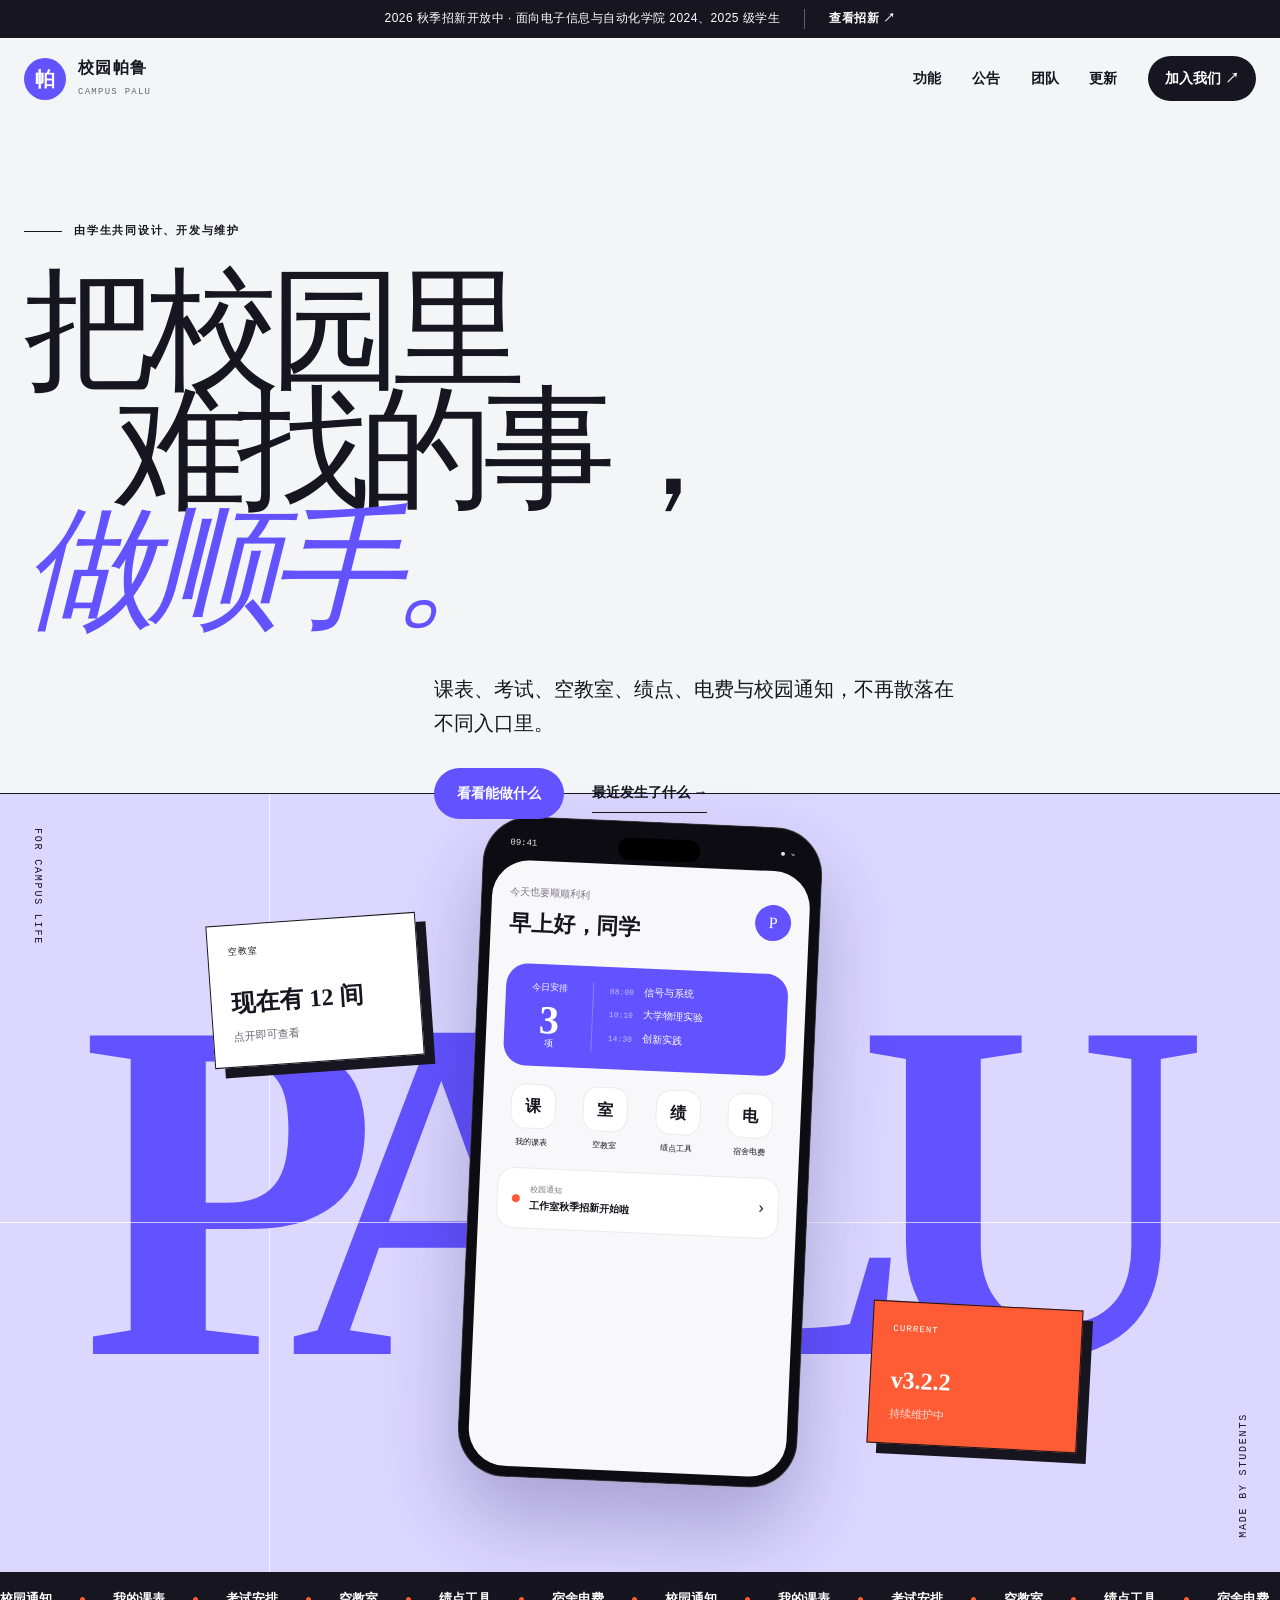
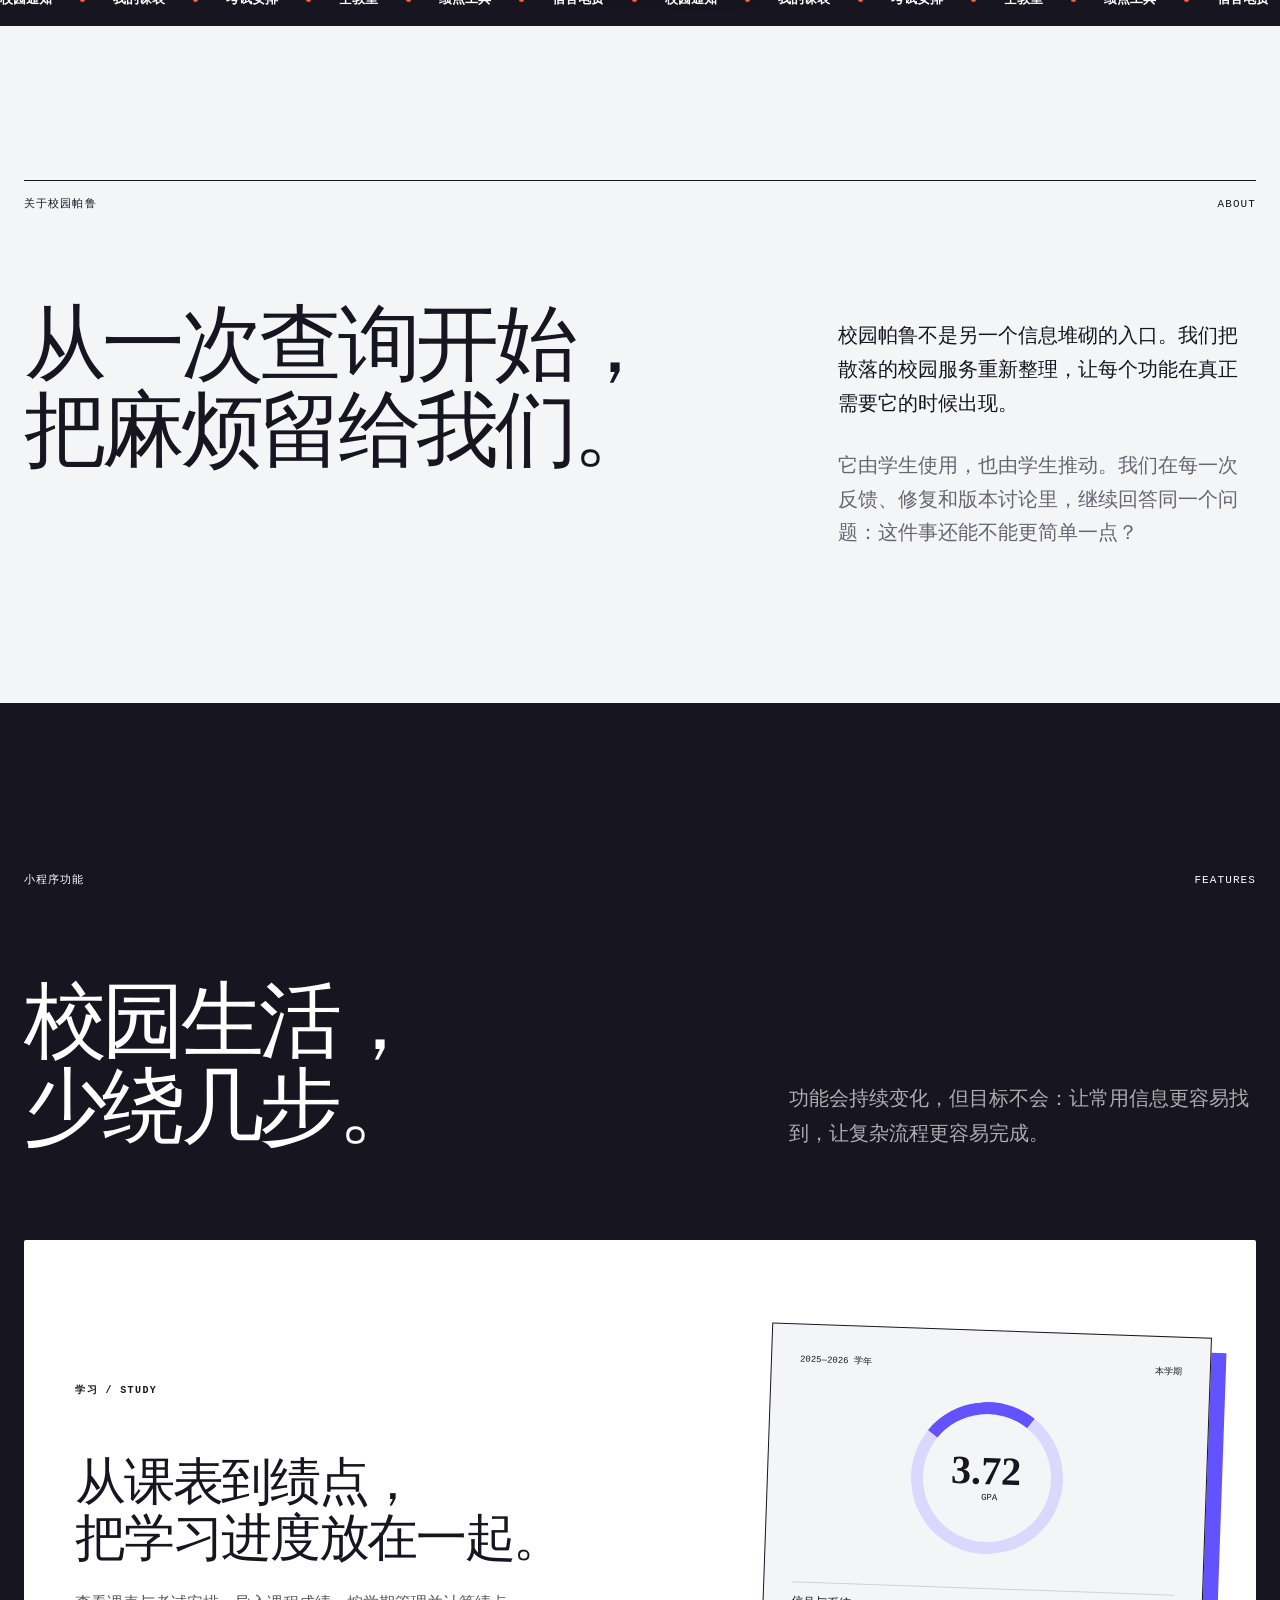
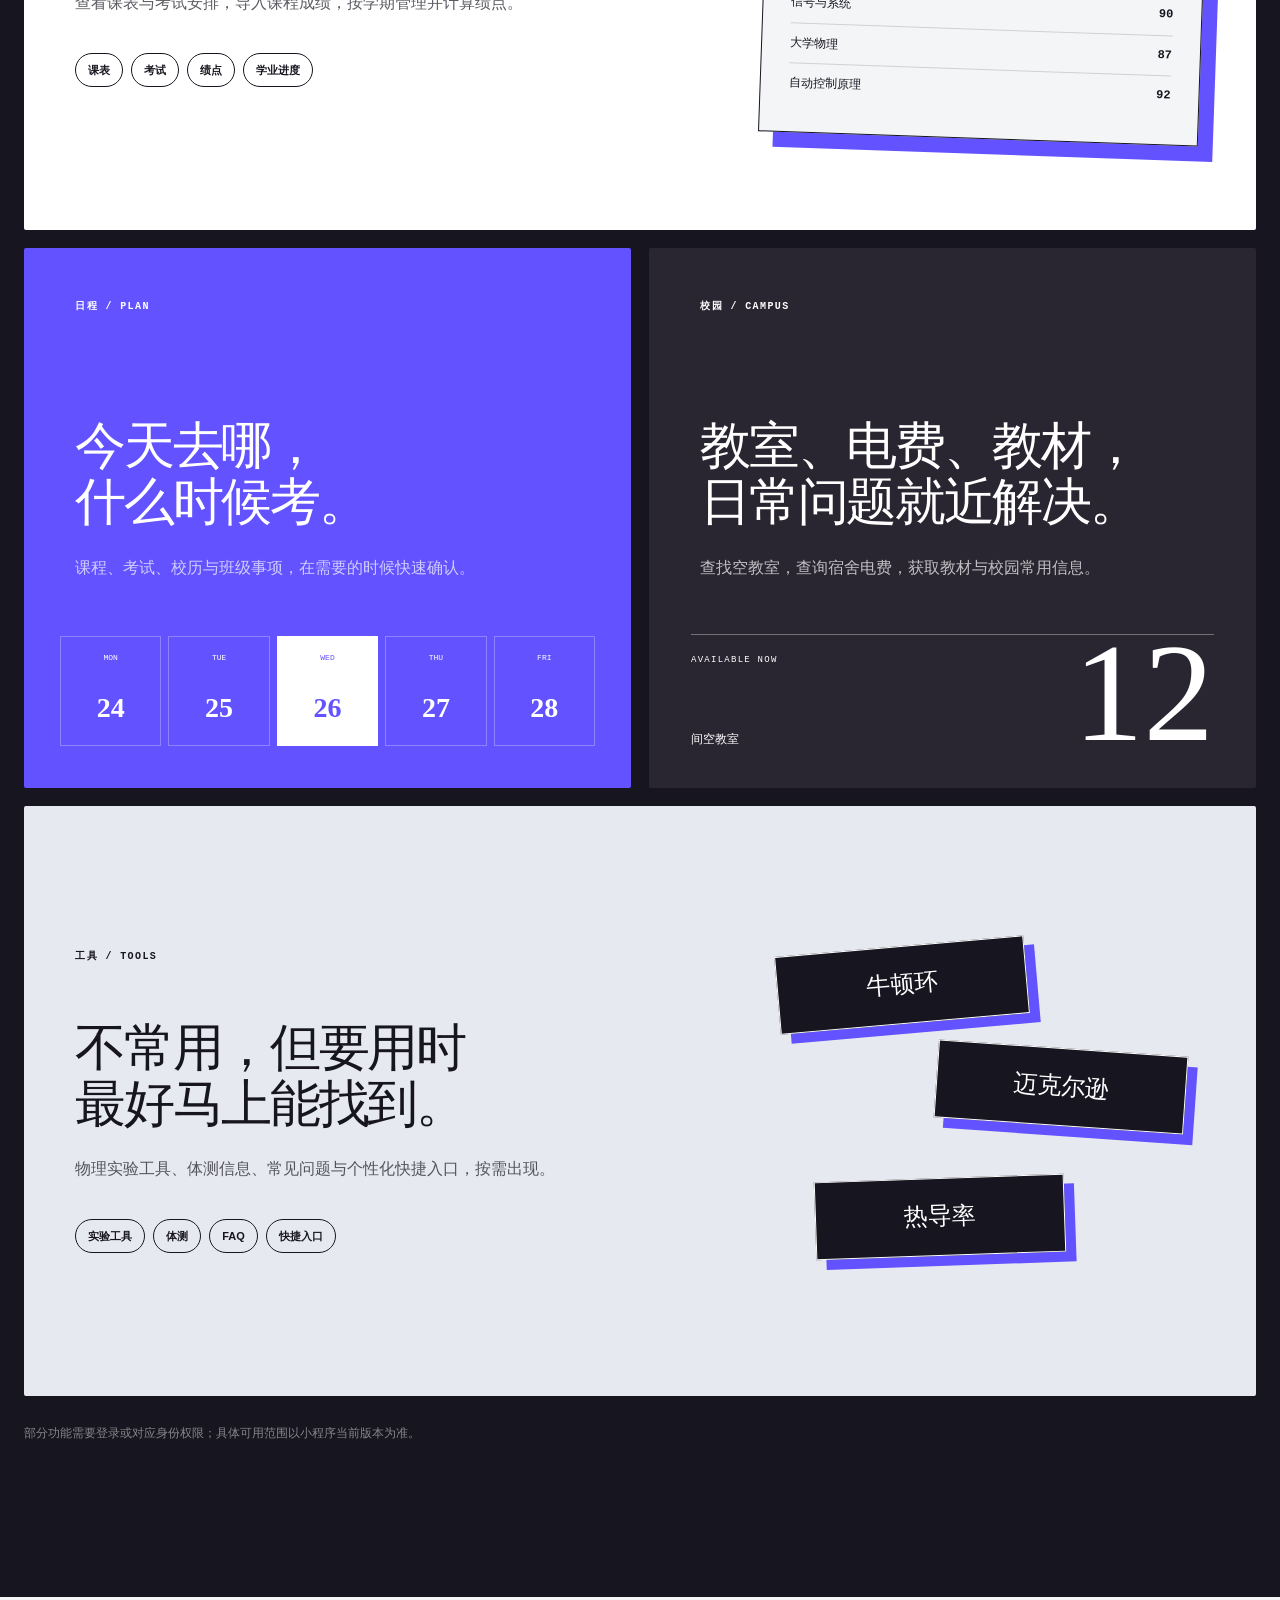
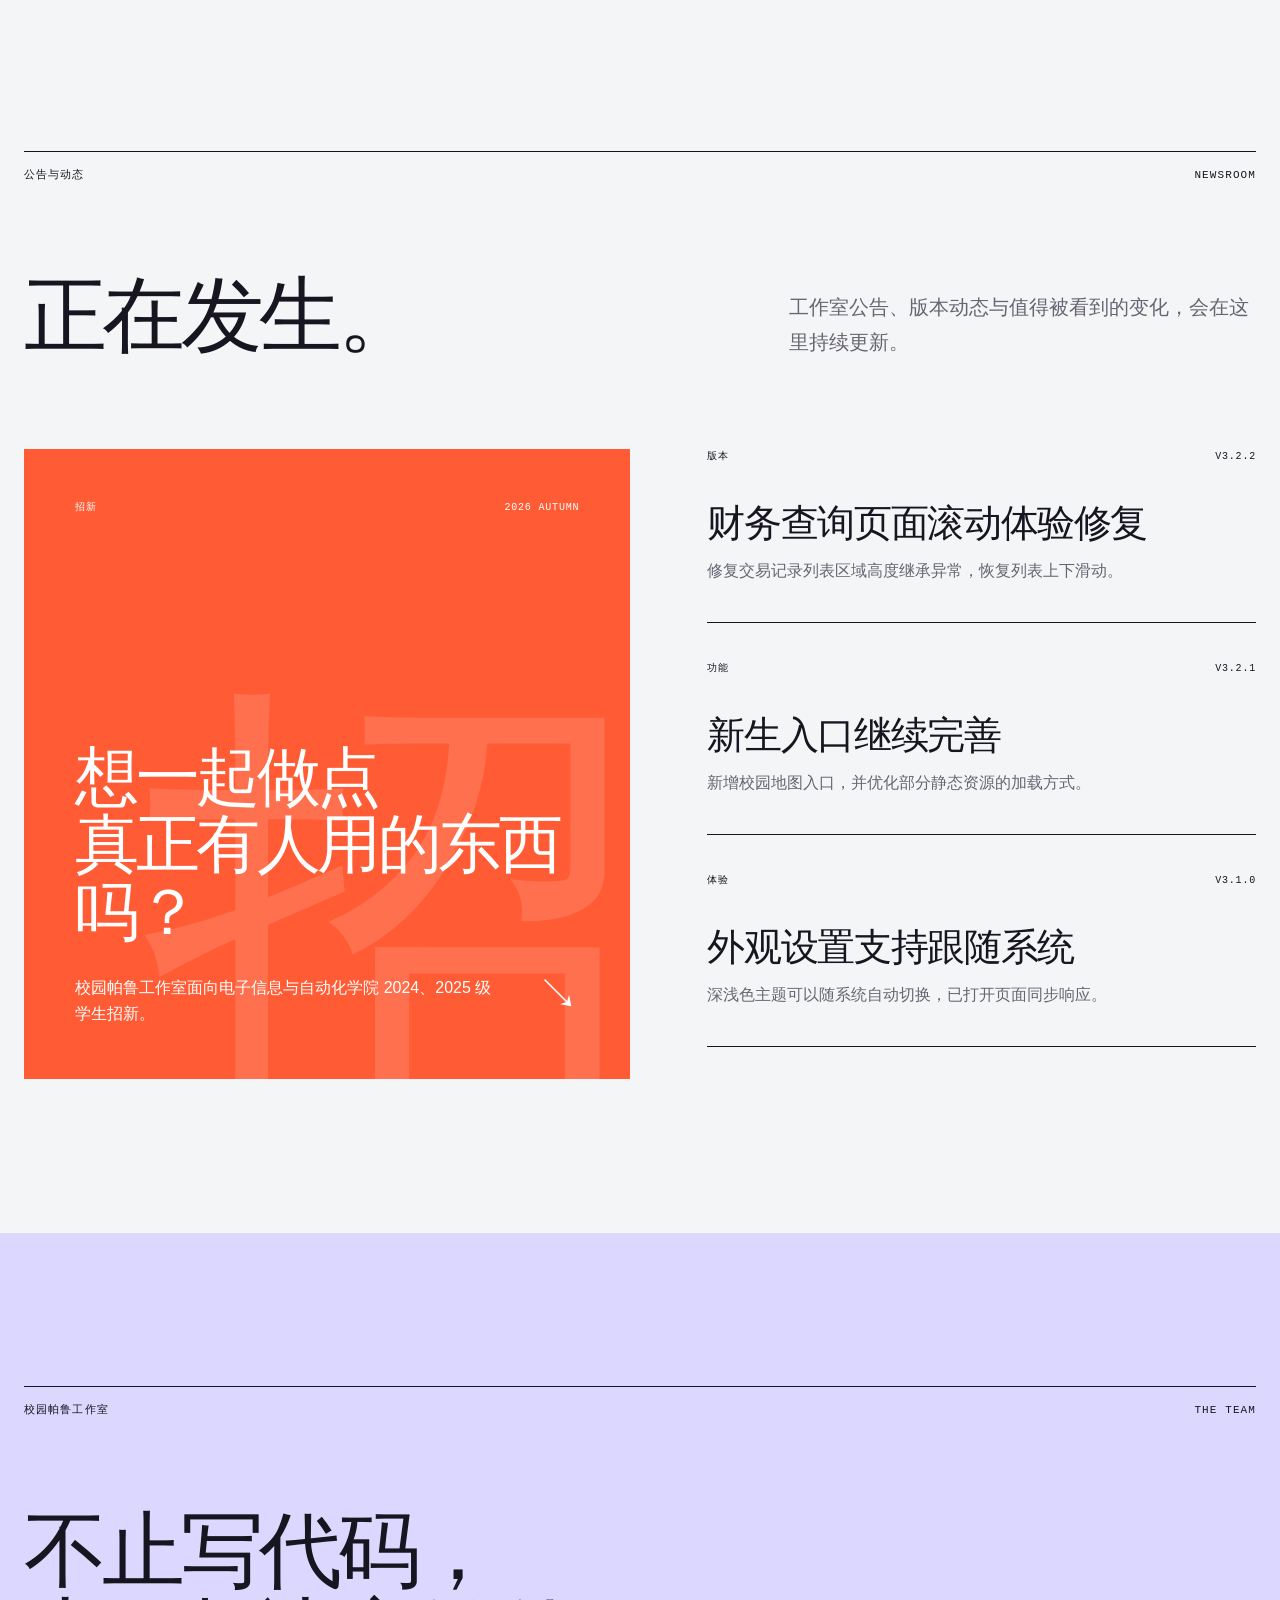
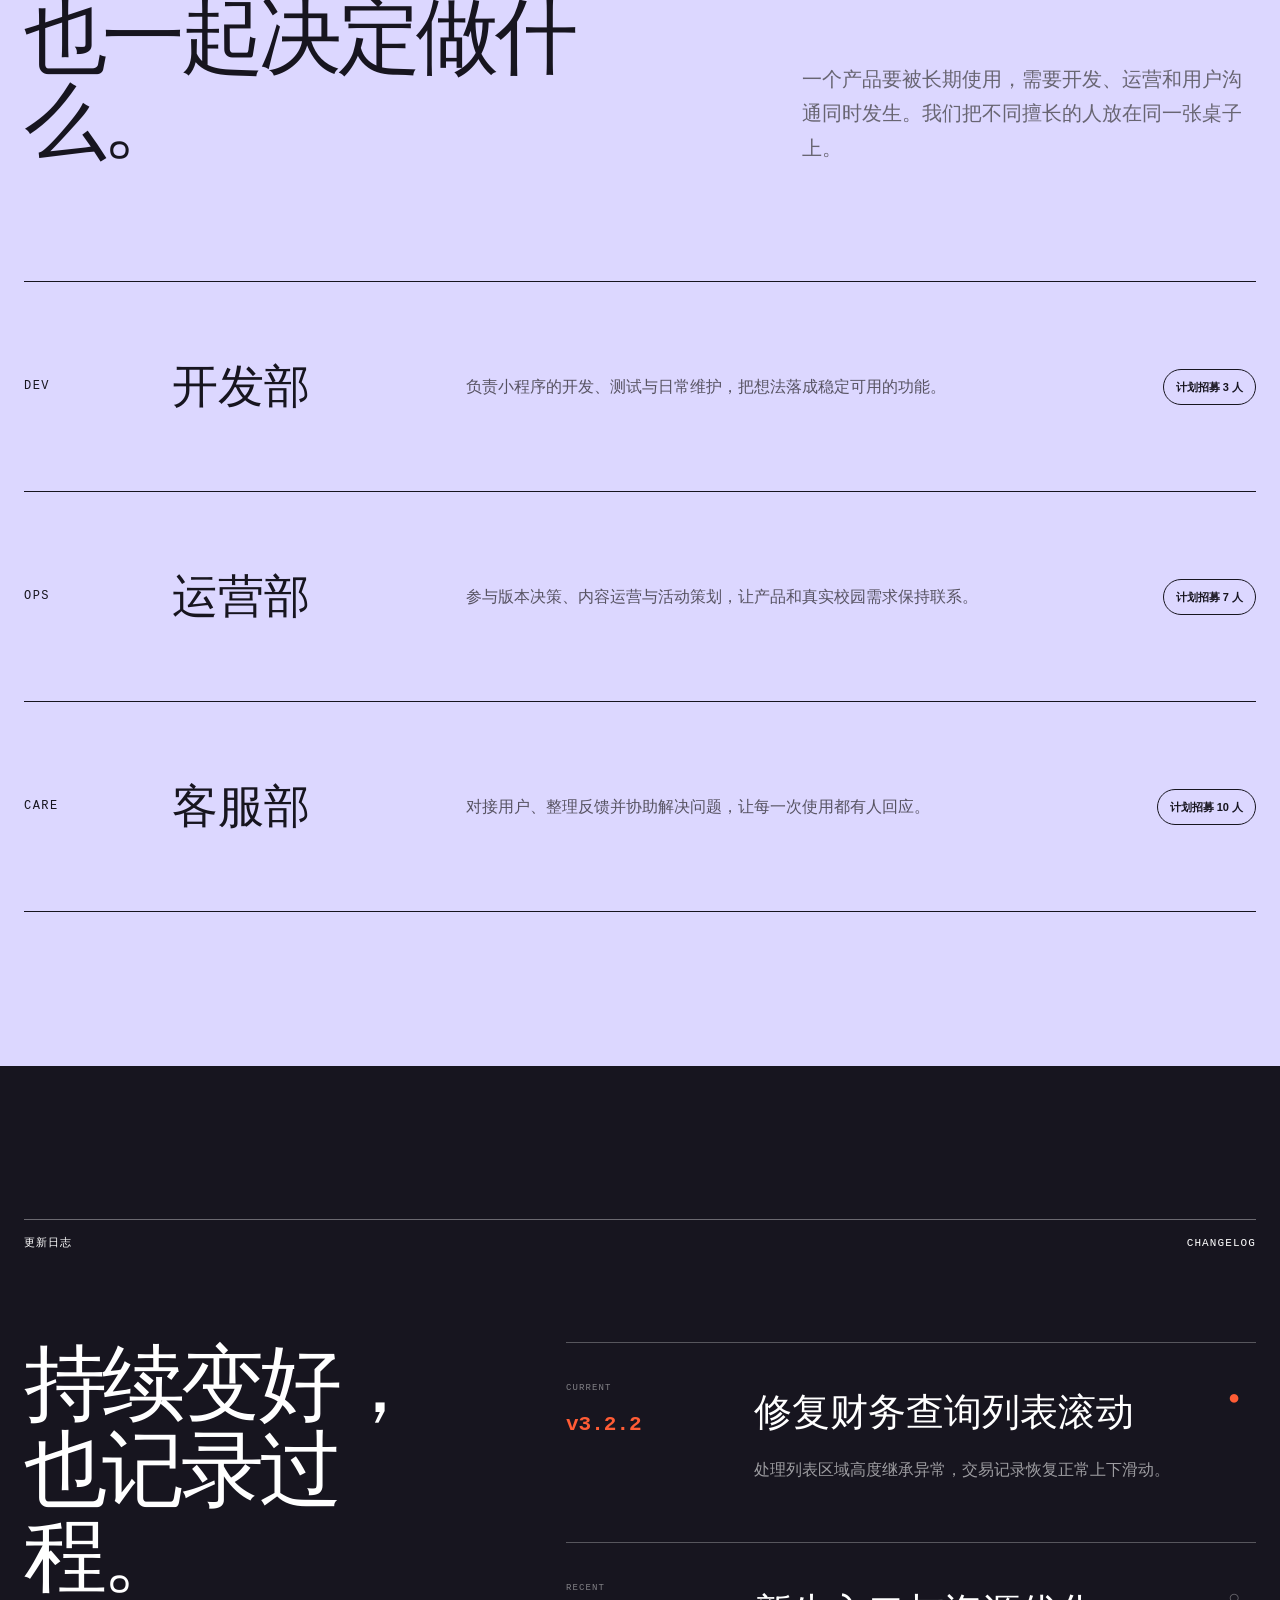
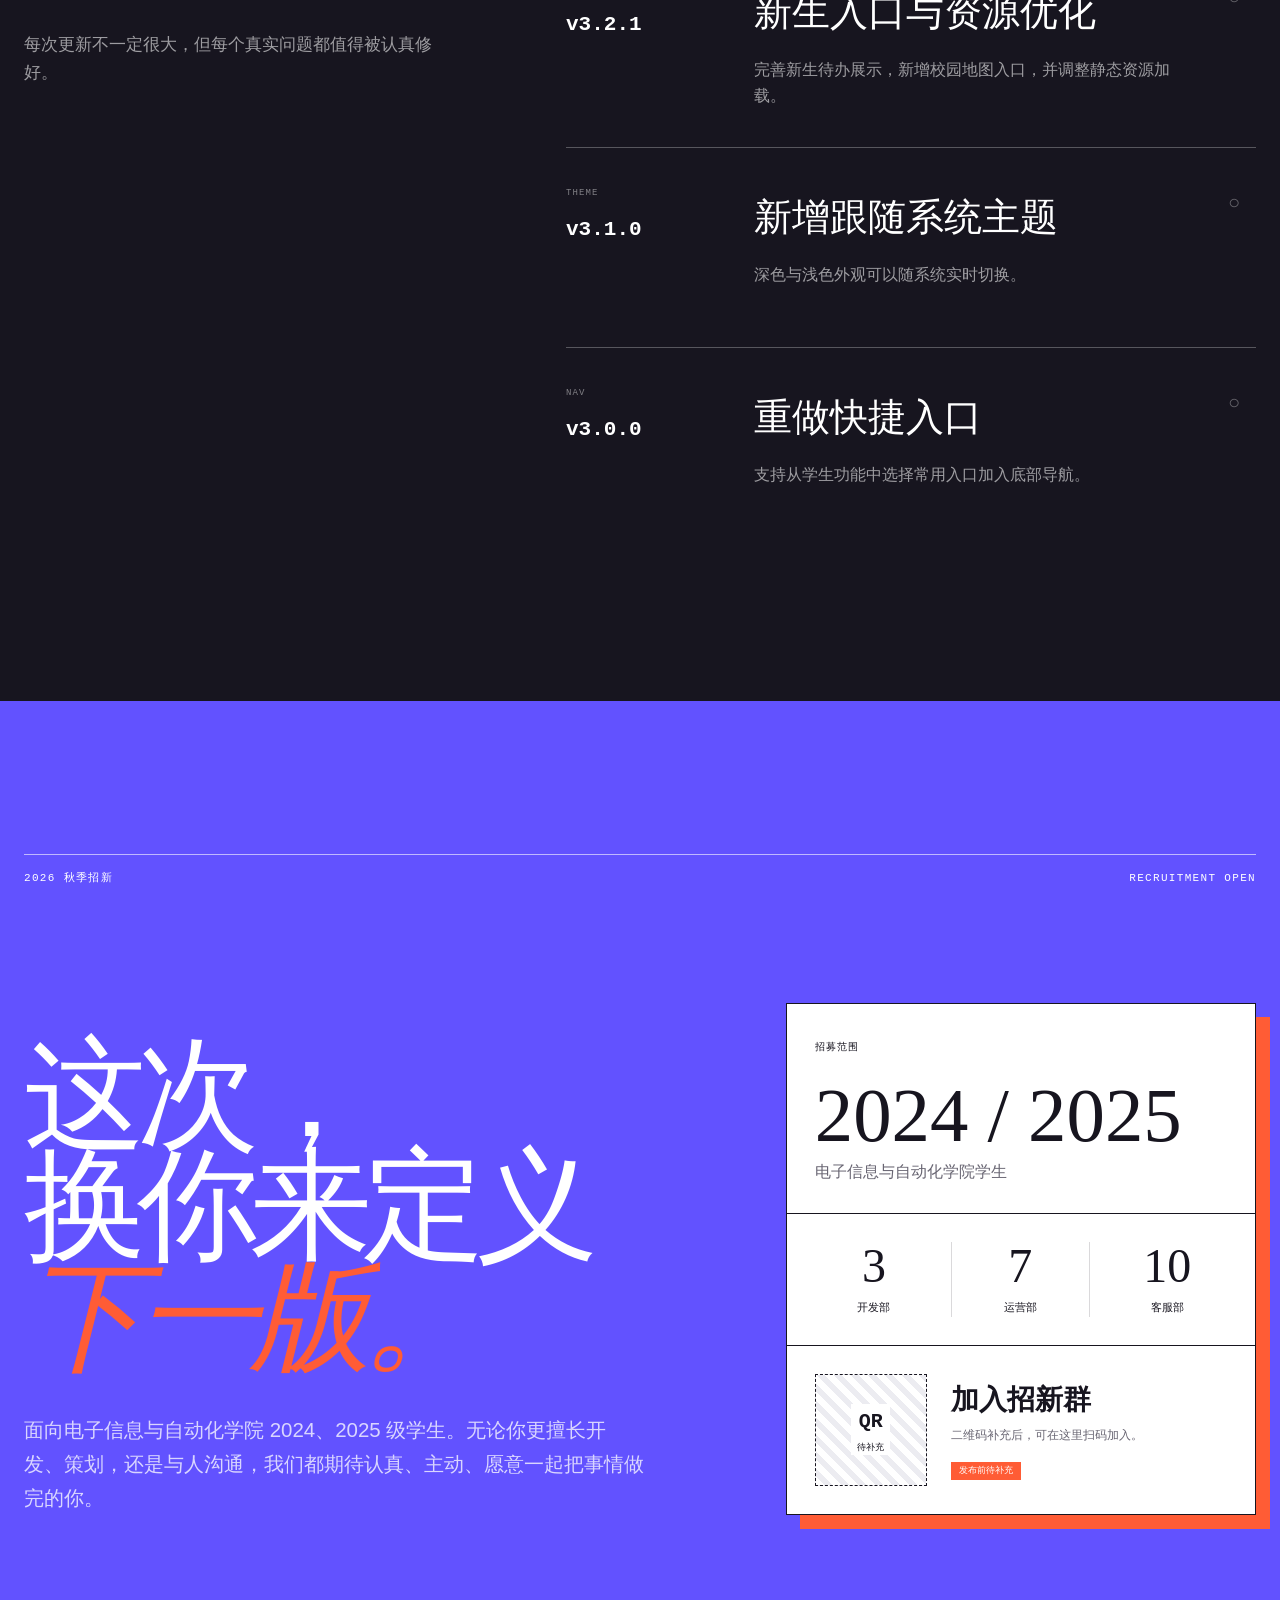
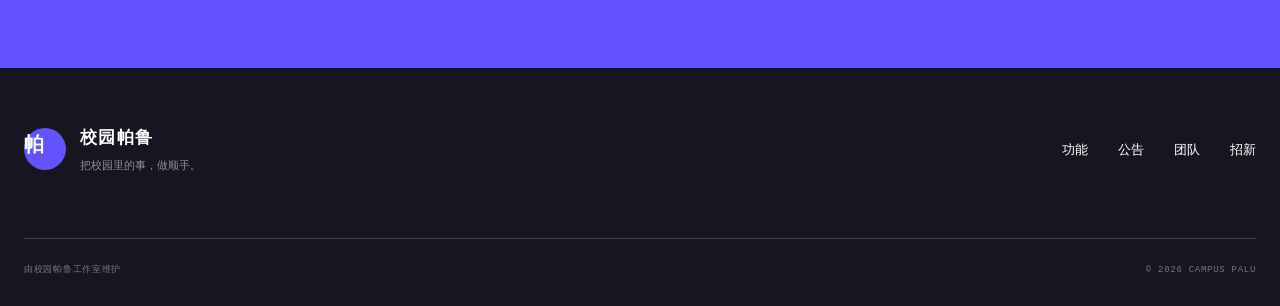
==== index.html @ c8e22f4b "feat: add Campus Palu website" ====
<!doctype html>
<html lang="zh-CN">
  <head>
    <meta charset="UTF-8" />
    <meta name="viewport" content="width=device-width, initial-scale=1.0" />
    <meta name="description" content="校园帕鲁工作室官方网站。了解小程序功能、团队动态、版本更新与招新信息。" />
    <meta name="theme-color" content="#f4f5f7" />
    <meta property="og:title" content="校园帕鲁｜把校园里的事，做顺手" />
    <meta property="og:description" content="由学生共同设计、开发和维护的校园工具。" />
    <title>校园帕鲁｜把校园里的事，做顺手</title>
    <link rel="icon" href="./assets/favicon.svg" type="image/svg+xml" />
    <link rel="stylesheet" href="./styles.css" />
    <script>document.documentElement.classList.add('js');</script>
    <script src="./script.js" defer></script>
  </head>
  <body>
    <a class="skip-link" href="#main-content">跳到主要内容</a>

    <div class="notice-strip" role="note">
      <p>2026 秋季招新开放中 · 面向电子信息与自动化学院 2024、2025 级学生</p>
      <a href="#join">查看招新 <span aria-hidden="true">↗</span></a>
    </div>

    <header class="site-header" data-header>
      <a class="brand" href="#top" aria-label="校园帕鲁首页">
        <span class="brand-mark" aria-hidden="true">帕</span>
        <span class="brand-name">校园帕鲁</span>
        <span class="brand-en">CAMPUS PALU</span>
      </a>
      <button class="menu-toggle" type="button" aria-expanded="false" aria-controls="site-nav" data-menu-toggle>
        <span class="menu-label">菜单</span>
        <span class="menu-icon" aria-hidden="true"><i></i><i></i></span>
      </button>
      <nav class="site-nav" id="site-nav" aria-label="主导航" data-nav>
        <a href="#features">功能</a>
        <a href="#news">公告</a>
        <a href="#team">团队</a>
        <a href="#changelog">更新</a>
        <a class="nav-cta" href="#join">加入我们 <span aria-hidden="true">↗</span></a>
      </nav>
    </header>

    <main id="main-content">
      <section class="hero" id="top" aria-labelledby="hero-title">
        <div class="hero-copy">
          <p class="eyebrow reveal">由学生共同设计、开发与维护</p>
          <h1 id="hero-title" class="hero-title reveal">
            <span>把校园里</span><span>难找的事，</span><span class="hero-title-accent">做顺手。</span>
          </h1>
          <div class="hero-intro reveal">
            <p>课表、考试、空教室、绩点、电费与校园通知，不再散落在不同入口里。</p>
            <div class="hero-actions">
              <a class="button button-primary" href="#features">看看能做什么</a>
              <a class="text-link" href="#news">最近发生了什么 <span aria-hidden="true">→</span></a>
            </div>
          </div>
        </div>

        <div class="hero-stage reveal" aria-label="校园帕鲁小程序功能界面示意">
          <div class="hero-word" aria-hidden="true">PALU</div>
          <div class="orbit-label orbit-label-top" aria-hidden="true">FOR CAMPUS LIFE</div>
          <div class="orbit-label orbit-label-bottom" aria-hidden="true">MADE BY STUDENTS</div>
          <div class="phone-shell">
            <div class="phone-topbar"><span>09:41</span><span class="phone-island"></span><span>● ⌁</span></div>
            <div class="phone-screen">
              <div class="app-heading">
                <div><span class="app-kicker">今天也要顺顺利利</span><strong>早上好，同学</strong></div>
                <span class="avatar">P</span>
              </div>
              <div class="today-card">
                <div class="today-date"><span>今日安排</span><strong>3</strong><small>项</small></div>
                <div class="course-list">
                  <p><span>08:00</span> 信号与系统</p><p><span>10:10</span> 大学物理实验</p><p><span>14:30</span> 创新实践</p>
                </div>
              </div>
              <div class="quick-grid">
                <div><span class="quick-icon">课</span><small>我的课表</small></div>
                <div><span class="quick-icon">室</span><small>空教室</small></div>
                <div><span class="quick-icon">绩</span><small>绩点工具</small></div>
                <div><span class="quick-icon">电</span><small>宿舍电费</small></div>
              </div>
              <div class="app-notice">
                <span class="notice-dot"></span><div><small>校园通知</small><strong>工作室秋季招新开始啦</strong></div><span aria-hidden="true">›</span>
              </div>
            </div>
          </div>
          <div class="floating-card floating-card-room">
            <span class="floating-label">空教室</span><strong>现在有 12 间</strong><small>点开即可查看</small>
          </div>
          <div class="floating-card floating-card-version">
            <span class="floating-label">CURRENT</span><strong>v3.2.2</strong><small>持续维护中</small>
          </div>
        </div>

        <div class="hero-rail" aria-label="主要功能">
          <div class="rail-track">
            <span>校园通知</span><i></i><span>我的课表</span><i></i><span>考试安排</span><i></i><span>空教室</span><i></i><span>绩点工具</span><i></i><span>宿舍电费</span><i></i>
            <span>校园通知</span><i></i><span>我的课表</span><i></i><span>考试安排</span><i></i><span>空教室</span><i></i><span>绩点工具</span><i></i><span>宿舍电费</span><i></i>
          </div>
        </div>
      </section>

      <section class="manifesto section-shell" aria-labelledby="manifesto-title">
        <div class="section-tag reveal"><span>关于校园帕鲁</span><span>ABOUT</span></div>
        <div class="manifesto-grid">
          <h2 id="manifesto-title" class="section-title reveal">从一次查询开始，<br />把麻烦留给我们。</h2>
          <div class="manifesto-copy reveal">
            <p>校园帕鲁不是另一个信息堆砌的入口。我们把散落的校园服务重新整理，让每个功能在真正需要它的时候出现。</p>
            <p>它由学生使用，也由学生推动。我们在每一次反馈、修复和版本讨论里，继续回答同一个问题：这件事还能不能更简单一点？</p>
          </div>
        </div>
      </section>

      <section class="features section-shell" id="features" aria-labelledby="features-title">
        <div class="section-tag reveal"><span>小程序功能</span><span>FEATURES</span></div>
        <div class="section-heading-row">
          <h2 id="features-title" class="section-title reveal">校园生活，<br />少绕几步。</h2>
          <p class="section-lead reveal">功能会持续变化，但目标不会：让常用信息更容易找到，让复杂流程更容易完成。</p>
        </div>
        <div class="feature-grid">
          <article class="feature-card feature-card-wide reveal">
            <div class="feature-copy">
              <span class="feature-index">学习 / STUDY</span><h3>从课表到绩点，<br />把学习进度放在一起。</h3>
              <p>查看课表与考试安排，导入课程成绩，按学期管理并计算绩点。</p>
              <ul class="chip-list" aria-label="学习功能"><li>课表</li><li>考试</li><li>绩点</li><li>学业进度</li></ul>
            </div>
            <div class="feature-visual transcript-card" aria-hidden="true">
              <div class="transcript-head"><span>2025—2026 学年</span><span>本学期</span></div>
              <div class="score-ring"><strong>3.72</strong><span>GPA</span></div>
              <div class="score-row"><span>信号与系统</span><b>90</b></div><div class="score-row"><span>大学物理</span><b>87</b></div><div class="score-row"><span>自动控制原理</span><b>92</b></div>
            </div>
          </article>
          <article class="feature-card feature-card-purple reveal">
            <span class="feature-index">日程 / PLAN</span><h3>今天去哪，<br />什么时候考。</h3><p>课程、考试、校历与班级事项，在需要的时候快速确认。</p>
            <div class="mini-calendar" aria-hidden="true"><div><span>MON</span><strong>24</strong></div><div><span>TUE</span><strong>25</strong></div><div class="is-active"><span>WED</span><strong>26</strong></div><div><span>THU</span><strong>27</strong></div><div><span>FRI</span><strong>28</strong></div></div>
          </article>
          <article class="feature-card feature-card-dark reveal">
            <span class="feature-index">校园 / CAMPUS</span><h3>教室、电费、教材，<br />日常问题就近解决。</h3><p>查找空教室，查询宿舍电费，获取教材与校园常用信息。</p>
            <div class="campus-stat" aria-hidden="true"><span>AVAILABLE NOW</span><strong>12</strong><small>间空教室</small></div>
          </article>
          <article class="feature-card feature-card-wide feature-card-paper reveal">
            <div class="feature-copy">
              <span class="feature-index">工具 / TOOLS</span><h3>不常用，但要用时<br />最好马上能找到。</h3><p>物理实验工具、体测信息、常见问题与个性化快捷入口，按需出现。</p>
              <ul class="chip-list" aria-label="工具功能"><li>实验工具</li><li>体测</li><li>FAQ</li><li>快捷入口</li></ul>
            </div>
            <div class="tool-stack" aria-hidden="true"><span>牛顿环</span><span>迈克尔逊</span><span>热导率</span></div>
          </article>
        </div>
        <p class="feature-note reveal">部分功能需要登录或对应身份权限；具体可用范围以小程序当前版本为准。</p>
      </section>

      <section class="news section-shell" id="news" aria-labelledby="news-title">
        <div class="section-tag reveal"><span>公告与动态</span><span>NEWSROOM</span></div>
        <div class="section-heading-row">
          <h2 id="news-title" class="section-title reveal">正在发生。</h2>
          <p class="section-lead reveal">工作室公告、版本动态与值得被看到的变化，会在这里持续更新。</p>
        </div>
        <div class="news-grid">
          <a class="news-feature reveal" href="#join">
            <div class="news-meta"><span>招新</span><time datetime="2026">2026 AUTUMN</time></div>
            <div class="news-feature-copy"><h3>想一起做点<br />真正有人用的东西吗？</h3><p>校园帕鲁工作室面向电子信息与自动化学院 2024、2025 级学生招新。</p><span class="news-arrow" aria-hidden="true">↘</span></div>
          </a>
          <div class="news-list reveal">
            <article><div class="news-meta"><span>版本</span><span>v3.2.2</span></div><h3>财务查询页面滚动体验修复</h3><p>修复交易记录列表区域高度继承异常，恢复列表上下滑动。</p></article>
            <article><div class="news-meta"><span>功能</span><span>v3.2.1</span></div><h3>新生入口继续完善</h3><p>新增校园地图入口，并优化部分静态资源的加载方式。</p></article>
            <article><div class="news-meta"><span>体验</span><span>v3.1.0</span></div><h3>外观设置支持跟随系统</h3><p>深浅色主题可以随系统自动切换，已打开页面同步响应。</p></article>
          </div>
        </div>
      </section>

      <section class="team section-shell" id="team" aria-labelledby="team-title">
        <div class="section-tag reveal"><span>校园帕鲁工作室</span><span>THE TEAM</span></div>
        <div class="team-intro">
          <h2 id="team-title" class="section-title reveal">不止写代码，<br />也一起决定做什么。</h2>
          <p class="section-lead reveal">一个产品要被长期使用，需要开发、运营和用户沟通同时发生。我们把不同擅长的人放在同一张桌子上。</p>
        </div>
        <div class="department-list">
          <article class="department reveal"><div class="department-code">DEV</div><h3>开发部</h3><p>负责小程序的开发、测试与日常维护，把想法落成稳定可用的功能。</p><span class="department-open">计划招募 3 人</span></article>
          <article class="department reveal"><div class="department-code">OPS</div><h3>运营部</h3><p>参与版本决策、内容运营与活动策划，让产品和真实校园需求保持联系。</p><span class="department-open">计划招募 7 人</span></article>
          <article class="department reveal"><div class="department-code">CARE</div><h3>客服部</h3><p>对接用户、整理反馈并协助解决问题，让每一次使用都有人回应。</p><span class="department-open">计划招募 10 人</span></article>
        </div>
      </section>

      <section class="changelog section-shell" id="changelog" aria-labelledby="changelog-title">
        <div class="section-tag section-tag-light reveal"><span>更新日志</span><span>CHANGELOG</span></div>
        <div class="changelog-layout">
          <div class="changelog-heading"><h2 id="changelog-title" class="section-title reveal">持续变好，<br />也记录过程。</h2><p class="reveal">每次更新不一定很大，但每个真实问题都值得被认真修好。</p></div>
          <ol class="version-list">
            <li class="version-item is-current reveal"><div class="version-number"><span>CURRENT</span><strong>v3.2.2</strong></div><div class="version-copy"><h3>修复财务查询列表滚动</h3><p>处理列表区域高度继承异常，交易记录恢复正常上下滑动。</p></div><span class="version-mark" aria-hidden="true">●</span></li>
            <li class="version-item reveal"><div class="version-number"><span>RECENT</span><strong>v3.2.1</strong></div><div class="version-copy"><h3>新生入口与资源优化</h3><p>完善新生待办展示，新增校园地图入口，并调整静态资源加载。</p></div><span class="version-mark" aria-hidden="true">○</span></li>
            <li class="version-item reveal"><div class="version-number"><span>THEME</span><strong>v3.1.0</strong></div><div class="version-copy"><h3>新增跟随系统主题</h3><p>深色与浅色外观可以随系统实时切换。</p></div><span class="version-mark" aria-hidden="true">○</span></li>
            <li class="version-item reveal"><div class="version-number"><span>NAV</span><strong>v3.0.0</strong></div><div class="version-copy"><h3>重做快捷入口</h3><p>支持从学生功能中选择常用入口加入底部导航。</p></div><span class="version-mark" aria-hidden="true">○</span></li>
          </ol>
        </div>
      </section>

      <section class="join section-shell" id="join" aria-labelledby="join-title">
        <div class="join-topline reveal"><span>2026 秋季招新</span><span>RECRUITMENT OPEN</span></div>
        <div class="join-layout">
          <div class="join-copy">
            <h2 id="join-title" class="join-title reveal">这次，<br />换你来定义<br /><em>下一版。</em></h2>
            <p class="join-lead reveal">面向电子信息与自动化学院 2024、2025 级学生。无论你更擅长开发、策划，还是与人沟通，我们都期待认真、主动、愿意一起把事情做完的你。</p>
          </div>
          <div class="join-panel reveal">
            <div class="join-audience"><span>招募范围</span><strong>2024 / 2025</strong><p>电子信息与自动化学院学生</p></div>
            <div class="join-counts" aria-label="各部门招募计划"><div><strong>3</strong><span>开发部</span></div><div><strong>7</strong><span>运营部</span></div><div><strong>10</strong><span>客服部</span></div></div>
            <div class="join-action">
              <div class="qr-placeholder" aria-label="招新群二维码待补充"><span>QR</span><small>待补充</small></div>
              <div><strong>加入招新群</strong><p>二维码补充后，可在这里扫码加入。</p><span class="pending-label">发布前待补充</span></div>
            </div>
          </div>
        </div>
      </section>
    </main>

    <footer class="site-footer">
      <div class="footer-brand"><span class="brand-mark" aria-hidden="true">帕</span><div><strong>校园帕鲁</strong><span>把校园里的事，做顺手。</span></div></div>
      <div class="footer-links"><a href="#features">功能</a><a href="#news">公告</a><a href="#team">团队</a><a href="#join">招新</a></div>
      <div class="footer-meta"><span>由校园帕鲁工作室维护</span><span>© <span data-year>2026</span> CAMPUS PALU</span></div>
    </footer>
  </body>
</html>
---- styles.css ----
:root {
  --ink: #17151f;
  --paper: #f4f5f7;
  --white: #fff;
  --purple: #6252ff;
  --lilac: #dcd7ff;
  --orange: #ff5c35;
  --line: rgb(23 21 31 / 16%);
  --muted: #686572;
  --display: "Source Han Serif SC", "Noto Serif SC", "Songti SC", STSong, serif;
  --sans: "HarmonyOS Sans SC", MiSans, "Noto Sans SC", "Microsoft YaHei", sans-serif;
  --mono: "SFMono-Regular", Consolas, "Liberation Mono", monospace;
  --shell: min(100% - 48px, 1360px);
  --header-height: 82px;
}

* { box-sizing: border-box; }
html { scroll-behavior: smooth; scroll-padding-top: calc(var(--header-height) + 24px); }
body { margin: 0; color: var(--ink); background: var(--paper); font-family: var(--sans); font-size: 16px; line-height: 1.65; -webkit-font-smoothing: antialiased; }
body.menu-open { overflow: hidden; }
a { color: inherit; text-decoration: none; }
button, a { -webkit-tap-highlight-color: transparent; }
button { color: inherit; font: inherit; }
p, h1, h2, h3, ul, ol { margin-top: 0; }
:focus-visible { outline: 3px solid var(--orange); outline-offset: 4px; }

.skip-link { position: fixed; z-index: 100; top: 12px; left: 12px; padding: 10px 16px; color: #fff; background: var(--ink); transform: translateY(-160%); transition: transform 180ms ease; }
.skip-link:focus { transform: translateY(0); }
.notice-strip { min-height: 38px; padding: 7px 24px; display: flex; align-items: center; justify-content: center; gap: 24px; color: #fff; background: var(--ink); font-size: 12px; letter-spacing: .04em; }
.notice-strip p { margin: 0; }
.notice-strip a { padding-left: 24px; border-left: 1px solid rgb(255 255 255 / 32%); font-weight: 700; }

.site-header { position: sticky; z-index: 50; top: 0; width: 100%; height: var(--header-height); padding: 0 max(24px, calc((100vw - 1360px) / 2)); display: flex; align-items: center; justify-content: space-between; background: rgb(244 245 247 / 86%); border-bottom: 1px solid transparent; backdrop-filter: blur(18px); transition: border-color 180ms ease, background 180ms ease; }
.site-header.is-scrolled { border-color: var(--line); background: rgb(244 245 247 / 96%); }
.brand { display: grid; grid-template-columns: 42px auto; grid-template-rows: auto auto; column-gap: 12px; align-items: center; line-height: 1; }
.brand-mark { width: 42px; height: 42px; grid-row: 1 / 3; display: grid; place-items: center; color: #fff; background: var(--purple); border-radius: 50%; font-family: var(--display); font-size: 20px; font-weight: 700; }
.brand-name { font-size: 16px; font-weight: 800; letter-spacing: .08em; }
.brand-en { margin-top: 6px; color: var(--muted); font-family: var(--mono); font-size: 9px; letter-spacing: .14em; }
.site-nav { display: flex; align-items: center; gap: clamp(20px, 2.4vw, 40px); font-size: 14px; font-weight: 600; }
.site-nav > a:not(.nav-cta) { position: relative; }
.site-nav > a:not(.nav-cta)::after { content: ""; position: absolute; right: 0; bottom: -5px; left: 0; height: 1px; background: currentColor; transform: scaleX(0); transform-origin: right; transition: transform 180ms ease; }
.site-nav > a:not(.nav-cta):hover::after { transform: scaleX(1); transform-origin: left; }
.nav-cta { padding: 11px 17px; color: #fff; background: var(--ink); border-radius: 999px; transition: background 180ms ease, transform 180ms ease; }
.nav-cta:hover { background: var(--purple); transform: translateY(-2px); }
.menu-toggle { display: none; }

.section-shell { width: var(--shell); margin-inline: auto; padding-block: clamp(96px, 12vw, 176px); }
.section-tag { margin-bottom: clamp(48px, 7vw, 96px); padding-top: 14px; display: flex; justify-content: space-between; border-top: 1px solid var(--ink); font-family: var(--mono); font-size: 11px; letter-spacing: .1em; text-transform: uppercase; }
.section-tag-light { border-color: rgb(255 255 255 / 36%); }
.section-title { margin-bottom: 0; font-family: var(--display); font-size: clamp(44px, 6.5vw, 94px); font-weight: 500; letter-spacing: -.055em; line-height: 1.03; }
.section-lead { max-width: 510px; margin: 8px 0 0; color: var(--muted); font-size: clamp(16px, 1.6vw, 21px); line-height: 1.7; }
.section-heading-row { margin-bottom: clamp(48px, 7vw, 90px); display: grid; grid-template-columns: minmax(0, 1.2fr) minmax(300px, .8fr); gap: 64px; align-items: end; }

.hero { min-height: calc(100svh - 38px); overflow: hidden; }
.hero-copy { position: relative; z-index: 2; width: var(--shell); margin: 0 auto; padding: clamp(64px, 8vw, 112px) 0 clamp(40px, 5vw, 72px); }
.eyebrow { margin-bottom: 30px; display: flex; align-items: center; gap: 12px; font-family: var(--mono); font-size: 11px; font-weight: 700; letter-spacing: .16em; }
.eyebrow::before { content: ""; width: 38px; height: 1px; background: currentColor; }
.hero-title { max-width: 960px; margin-bottom: 42px; font-family: var(--display); font-size: clamp(70px, 10.4vw, 154px); font-weight: 500; letter-spacing: -.075em; line-height: .9; }
.hero-title span { display: block; }
.hero-title span:nth-child(2) { margin-left: clamp(0px, 7vw, 112px); }
.hero-title-accent { color: var(--purple); font-style: italic; }
.hero-intro { width: min(100%, 520px); margin-left: clamp(0px, 32vw, 500px); }
.hero-intro > p { margin-bottom: 28px; font-size: clamp(17px, 1.6vw, 21px); }
.hero-actions { display: flex; align-items: center; gap: 28px; }
.button { min-height: 50px; padding: 13px 22px; display: inline-flex; align-items: center; justify-content: center; border: 1px solid transparent; border-radius: 999px; font-size: 14px; font-weight: 700; transition: transform 180ms ease, background 180ms ease; }
.button:hover { transform: translateY(-2px); }
.button-primary { color: #fff; background: var(--purple); }
.button-primary:hover { background: var(--ink); }
.text-link { padding-block: 8px; border-bottom: 1px solid var(--ink); font-size: 14px; font-weight: 700; }

.hero-stage { position: relative; min-height: 780px; margin-top: clamp(-130px, -7vw, -70px); background: var(--lilac); border-block: 1px solid var(--ink); isolation: isolate; }
.hero-stage::before, .hero-stage::after { content: ""; position: absolute; z-index: -1; background: rgb(255 255 255 / 70%); }
.hero-stage::before { top: 0; bottom: 0; left: 21%; width: 1px; }
.hero-stage::after { top: 55%; right: 0; left: 0; height: 1px; }
.hero-word { position: absolute; z-index: -1; top: 50%; left: 50%; color: var(--purple); font-family: var(--display); font-size: clamp(200px, 38vw, 620px); font-weight: 700; letter-spacing: -.11em; line-height: .75; transform: translate(-52%, -48%); white-space: nowrap; }
.orbit-label { position: absolute; font-family: var(--mono); font-size: 10px; letter-spacing: .18em; writing-mode: vertical-rl; }
.orbit-label-top { top: 34px; left: 28px; }
.orbit-label-bottom { right: 28px; bottom: 34px; transform: rotate(180deg); }
.phone-shell { position: absolute; z-index: 2; top: 46%; left: 50%; width: 340px; padding: 10px; background: #0d0c12; border: 1px solid rgb(255 255 255 / 20%); border-radius: 48px; box-shadow: 0 42px 80px rgb(39 24 100 / 28%); transform: translate(-50%, -50%) rotate(2.5deg); }
.phone-topbar { height: 33px; padding-inline: 16px; display: flex; align-items: center; justify-content: space-between; color: rgb(255 255 255 / 90%); font-family: var(--mono); font-size: 9px; }
.phone-island { width: 82px; height: 22px; background: #000; border-radius: 99px; }
.phone-screen { min-height: 606px; padding: 24px 18px 20px; overflow: hidden; background: #f8f8fb; border-radius: 37px; }
.app-heading { margin-bottom: 22px; display: flex; align-items: center; justify-content: space-between; }
.app-heading strong, .app-heading span { display: block; }
.app-kicker { margin-bottom: 4px; color: #7a7584; font-size: 10px; }
.app-heading strong { font-family: var(--display); font-size: 22px; }
.avatar { width: 36px; height: 36px; display: grid !important; place-items: center; color: #fff; background: var(--purple); border-radius: 50%; font-family: var(--display); }
.today-card { padding: 16px; display: grid; grid-template-columns: 72px 1fr; gap: 16px; color: #fff; background: var(--purple); border-radius: 22px; }
.today-date { padding-right: 14px; border-right: 1px solid rgb(255 255 255 / 25%); text-align: center; }
.today-date span, .today-date strong, .today-date small { display: block; }
.today-date span { font-size: 9px; }
.today-date strong { margin: 5px 0 -4px; font-family: var(--display); font-size: 40px; line-height: 1; }
.today-date small { font-size: 9px; }
.course-list p { margin: 0 0 7px; font-size: 10px; }
.course-list p:last-child { margin-bottom: 0; }
.course-list span { margin-right: 7px; color: rgb(255 255 255 / 62%); font-family: var(--mono); font-size: 8px; }
.quick-grid { margin-block: 18px; display: grid; grid-template-columns: repeat(4, 1fr); gap: 8px; }
.quick-grid > div { display: grid; justify-items: center; gap: 7px; }
.quick-grid small { font-size: 8px; white-space: nowrap; }
.quick-icon { width: 45px; height: 45px; display: grid; place-items: center; background: #fff; border: 1px solid rgb(23 21 31 / 8%); border-radius: 15px; font-family: var(--display); font-weight: 700; }
.app-notice { padding: 14px; display: grid; grid-template-columns: 8px 1fr auto; gap: 10px; align-items: center; background: #fff; border: 1px solid rgb(23 21 31 / 8%); border-radius: 17px; }
.notice-dot { width: 8px; height: 8px; background: var(--orange); border-radius: 50%; }
.app-notice small, .app-notice strong { display: block; }
.app-notice small { color: #817d88; font-size: 8px; }
.app-notice strong { margin-top: 2px; font-size: 10px; }
.floating-card { position: absolute; z-index: 3; width: 210px; padding: 20px; background: #fff; border: 1px solid var(--ink); box-shadow: 10px 10px 0 var(--ink); }
.floating-card span, .floating-card strong, .floating-card small { display: block; }
.floating-label { margin-bottom: 24px; font-family: var(--mono); font-size: 9px; letter-spacing: .12em; }
.floating-card strong { margin-bottom: 4px; font-family: var(--display); font-size: 24px; }
.floating-card small { color: var(--muted); font-size: 11px; }
.floating-card-room { top: 16%; left: calc(50% - 430px); transform: rotate(-4deg); }
.floating-card-version { right: calc(50% - 440px); bottom: 16%; color: #fff; background: var(--orange); transform: rotate(3deg); }
.floating-card-version small { color: rgb(255 255 255 / 80%); }
.hero-rail { overflow: hidden; color: #fff; background: var(--ink); border-bottom: 1px solid var(--ink); }
.rail-track { width: max-content; height: 52px; display: flex; align-items: center; gap: 28px; font-size: 13px; font-weight: 700; animation: rail-move 32s linear infinite; }
.rail-track i { width: 5px; height: 5px; background: var(--orange); border-radius: 50%; }
@keyframes rail-move { to { transform: translateX(-50%); } }

.manifesto-grid { display: grid; grid-template-columns: minmax(0, 1.15fr) minmax(320px, .7fr); gap: clamp(60px, 10vw, 160px); align-items: start; }
.manifesto-copy { padding-top: 16px; font-size: clamp(17px, 1.6vw, 21px); }
.manifesto-copy p { margin-bottom: 28px; }
.manifesto-copy p:last-child { margin-bottom: 0; color: var(--muted); }

.features, .changelog, .join, .team { width: 100%; max-width: none; padding-inline: max(24px, calc((100vw - 1360px) / 2)); }
.features { color: #fff; background: var(--ink); }
.features .section-lead { color: rgb(255 255 255 / 65%); }
.feature-grid { display: grid; grid-template-columns: repeat(2, minmax(0, 1fr)); gap: 18px; }
.feature-card { min-height: 540px; padding: clamp(28px, 4vw, 58px); position: relative; overflow: hidden; color: var(--ink); background: #fff; border-radius: 2px; }
.feature-card-wide { min-height: 590px; grid-column: span 2; display: grid; grid-template-columns: minmax(0, 1fr) minmax(320px, .8fr); gap: 60px; align-items: center; }
.feature-card-purple { color: #fff; background: var(--purple); }
.feature-card-dark { color: #fff; background: #292631; }
.feature-card-paper { background: #e7e9f0; }
.feature-index { display: block; margin-bottom: clamp(60px, 8vw, 110px); font-family: var(--mono); font-size: 10px; font-weight: 700; letter-spacing: .14em; }
.feature-card h3 { margin-bottom: 24px; font-family: var(--display); font-size: clamp(35px, 4vw, 62px); font-weight: 500; letter-spacing: -.045em; line-height: 1.1; }
.feature-card p { max-width: 520px; color: inherit; opacity: .7; font-size: 16px; }
.feature-card-wide .feature-index { margin-bottom: 54px; }
.chip-list { margin: 36px 0 0; padding: 0; display: flex; flex-wrap: wrap; gap: 8px; list-style: none; }
.chip-list li { padding: 7px 12px; border: 1px solid currentColor; border-radius: 999px; font-size: 11px; font-weight: 700; }
.feature-visual { justify-self: end; }
.transcript-card { width: min(100%, 440px); padding: 28px; background: var(--paper); border: 1px solid var(--ink); box-shadow: 15px 15px 0 var(--purple); transform: rotate(2deg); }
.transcript-head { display: flex; justify-content: space-between; font-family: var(--mono); font-size: 9px; }
.score-ring { width: 152px; height: 152px; margin: 28px auto 34px; display: grid; place-content: center; border: 12px solid var(--lilac); border-top-color: var(--purple); border-radius: 50%; text-align: center; transform: rotate(-8deg); }
.score-ring strong, .score-ring span { transform: rotate(8deg); }
.score-ring strong { font-family: var(--display); font-size: 40px; line-height: 1; }
.score-ring span { font-family: var(--mono); font-size: 9px; }
.score-row { padding: 10px 0; display: flex; justify-content: space-between; border-top: 1px solid var(--line); font-size: 12px; }
.score-row b { font-family: var(--mono); }
.mini-calendar { position: absolute; right: 36px; bottom: 42px; left: 36px; display: grid; grid-template-columns: repeat(5, 1fr); gap: 7px; }
.mini-calendar div { min-height: 110px; padding: 14px 8px; display: flex; flex-direction: column; justify-content: space-between; border: 1px solid rgb(255 255 255 / 28%); text-align: center; }
.mini-calendar span { font-family: var(--mono); font-size: 8px; }
.mini-calendar strong { font-family: var(--display); font-size: 28px; }
.mini-calendar .is-active { color: var(--purple); background: #fff; }
.campus-stat { position: absolute; right: 42px; bottom: 38px; left: 42px; display: grid; grid-template-columns: 1fr auto; align-items: end; border-top: 1px solid rgb(255 255 255 / 35%); }
.campus-stat > span { padding-top: 18px; align-self: start; font-family: var(--mono); font-size: 9px; letter-spacing: .14em; }
.campus-stat strong { grid-row: span 2; font-family: var(--display); font-size: clamp(96px, 11vw, 160px); font-weight: 500; line-height: .82; }
.campus-stat small { font-size: 12px; }
.tool-stack { height: 330px; position: relative; }
.tool-stack span { width: 250px; height: 78px; position: absolute; display: grid; place-items: center; color: #fff; background: var(--ink); border: 1px solid #fff; font-family: var(--display); font-size: 24px; box-shadow: 10px 10px 0 var(--purple); }
.tool-stack span:nth-child(1) { top: 10px; left: 10%; transform: rotate(-5deg); }
.tool-stack span:nth-child(2) { top: 112px; right: 4%; transform: rotate(4deg); }
.tool-stack span:nth-child(3) { bottom: 10px; left: 18%; transform: rotate(-2deg); }
.feature-note { margin: 28px 0 0; color: rgb(255 255 255 / 48%); font-size: 12px; }

.news-grid { display: grid; grid-template-columns: minmax(0, 1.05fr) minmax(360px, .95fr); gap: clamp(32px, 6vw, 96px); }
.news-feature { min-height: 630px; padding: clamp(30px, 4vw, 56px); position: relative; display: flex; flex-direction: column; justify-content: space-between; overflow: hidden; color: #fff; background: var(--orange); transition: transform 220ms ease, box-shadow 220ms ease; }
.news-feature:hover { transform: translate(-5px, -5px); box-shadow: 12px 12px 0 var(--ink); }
.news-feature::after { content: "招"; position: absolute; right: -.03em; bottom: -.2em; color: rgb(255 255 255 / 12%); font-family: var(--display); font-size: min(40vw, 500px); line-height: 1; }
.news-meta { display: flex; align-items: center; justify-content: space-between; font-family: var(--mono); font-size: 10px; letter-spacing: .08em; text-transform: uppercase; }
.news-feature-copy { position: relative; z-index: 1; }
.news-feature h3 { margin-bottom: 28px; font-family: var(--display); font-size: clamp(45px, 5vw, 72px); font-weight: 500; letter-spacing: -.055em; line-height: 1.06; }
.news-feature p { max-width: 420px; margin-bottom: 0; }
.news-arrow { position: absolute; right: 0; bottom: 0; font-size: 42px; }
.news-list article { padding: 0 0 38px; margin-bottom: 38px; border-bottom: 1px solid var(--ink); }
.news-list article:last-child { margin-bottom: 0; }
.news-list h3 { margin: 34px 0 12px; font-family: var(--display); font-size: clamp(28px, 3vw, 42px); font-weight: 500; letter-spacing: -.035em; line-height: 1.2; }
.news-list p { max-width: 540px; margin-bottom: 0; color: var(--muted); }

.team { background: var(--lilac); }
.team-intro { margin-bottom: clamp(64px, 9vw, 120px); display: grid; grid-template-columns: 1fr minmax(300px, .65fr); gap: 80px; align-items: end; }
.department-list { border-top: 1px solid var(--ink); }
.department { min-height: 210px; padding: 34px 0; display: grid; grid-template-columns: 120px minmax(160px, .45fr) minmax(300px, 1fr) 170px; gap: 28px; align-items: center; border-bottom: 1px solid var(--ink); }
.department-code { font-family: var(--mono); font-size: 12px; letter-spacing: .12em; }
.department h3 { margin: 0; font-family: var(--display); font-size: clamp(34px, 3.6vw, 54px); font-weight: 500; }
.department p { max-width: 520px; margin: 0; color: #575362; }
.department-open { justify-self: end; padding: 8px 12px; border: 1px solid var(--ink); border-radius: 999px; font-size: 11px; font-weight: 700; }

.changelog { color: #fff; background: var(--ink); }
.changelog-layout { display: grid; grid-template-columns: minmax(300px, .75fr) minmax(500px, 1.25fr); gap: clamp(70px, 10vw, 160px); }
.changelog-heading { position: sticky; top: calc(var(--header-height) + 32px); align-self: start; }
.changelog-heading p { max-width: 410px; margin-top: 32px; color: rgb(255 255 255 / 58%); font-size: 17px; }
.version-list { margin: 0; padding: 0; list-style: none; }
.version-item { min-height: 200px; padding: 38px 0; display: grid; grid-template-columns: 160px 1fr 28px; gap: 28px; border-top: 1px solid rgb(255 255 255 / 28%); }
.version-number span, .version-number strong { display: block; }
.version-number span { margin-bottom: 12px; color: rgb(255 255 255 / 46%); font-family: var(--mono); font-size: 9px; letter-spacing: .12em; }
.version-number strong { font-family: var(--mono); font-size: 21px; }
.version-copy h3 { margin-bottom: 12px; font-family: var(--display); font-size: clamp(28px, 3vw, 40px); font-weight: 500; }
.version-copy p { max-width: 510px; margin: 0; color: rgb(255 255 255 / 58%); }
.version-mark { color: rgb(255 255 255 / 35%); font-size: 20px; }
.version-item.is-current .version-mark, .version-item.is-current .version-number strong { color: var(--orange); }

.join { color: #fff; background: var(--purple); }
.join-topline { margin-bottom: clamp(64px, 9vw, 120px); padding-top: 14px; display: flex; justify-content: space-between; border-top: 1px solid rgb(255 255 255 / 60%); font-family: var(--mono); font-size: 11px; letter-spacing: .12em; }
.join-layout { display: grid; grid-template-columns: minmax(0, 1.1fr) minmax(430px, .8fr); gap: clamp(56px, 9vw, 140px); align-items: end; }
.join-title { margin-bottom: 38px; font-family: var(--display); font-size: clamp(70px, 9.5vw, 142px); font-weight: 500; letter-spacing: -.075em; line-height: .92; }
.join-title em { color: var(--orange); font-weight: inherit; }
.join-lead { max-width: 620px; margin-bottom: 0; color: rgb(255 255 255 / 76%); font-size: clamp(17px, 1.6vw, 21px); }
.join-panel { color: var(--ink); background: #fff; border: 1px solid var(--ink); box-shadow: 14px 14px 0 var(--orange); }
.join-audience, .join-counts, .join-action { padding: 28px; }
.join-audience { border-bottom: 1px solid var(--ink); }
.join-audience span { font-family: var(--mono); font-size: 10px; letter-spacing: .12em; }
.join-audience strong { margin: 20px 0 4px; display: block; font-family: var(--display); font-size: clamp(52px, 6vw, 78px); font-weight: 500; line-height: 1; }
.join-audience p { margin: 0; color: var(--muted); }
.join-counts { display: grid; grid-template-columns: repeat(3, 1fr); border-bottom: 1px solid var(--ink); }
.join-counts div { padding-inline: 18px; border-right: 1px solid var(--line); text-align: center; }
.join-counts div:first-child { padding-left: 0; }
.join-counts div:last-child { padding-right: 0; border-right: 0; }
.join-counts strong, .join-counts span { display: block; }
.join-counts strong { font-family: var(--display); font-size: 48px; font-weight: 500; line-height: 1; }
.join-counts span { margin-top: 8px; font-size: 11px; }
.join-action { display: grid; grid-template-columns: 112px 1fr; gap: 24px; align-items: center; }
.qr-placeholder { aspect-ratio: 1; display: grid; place-content: center; border: 1px dashed var(--ink); background: repeating-linear-gradient(45deg, #fff 0 6px, #ececf1 6px 12px); text-align: center; }
.qr-placeholder span, .qr-placeholder small { padding: 1px 6px; display: block; background: #fff; }
.qr-placeholder span { font-family: var(--mono); font-size: 20px; font-weight: 700; }
.qr-placeholder small { font-size: 9px; }
.join-action strong { display: block; font-family: var(--display); font-size: 28px; }
.join-action p { margin: 2px 0 10px; color: var(--muted); font-size: 12px; }
.pending-label { padding: 4px 8px; color: #fff; background: var(--orange); font-family: var(--mono); font-size: 9px; }

.site-footer { padding: 56px max(24px, calc((100vw - 1360px) / 2)) 28px; color: #fff; background: var(--ink); display: grid; grid-template-columns: 1fr auto; gap: 64px; }
.footer-brand { display: flex; gap: 14px; align-items: center; }
.footer-brand strong, .footer-brand span { display: block; }
.footer-brand strong { font-size: 17px; letter-spacing: .08em; }
.footer-brand div > span { margin-top: 4px; color: rgb(255 255 255 / 52%); font-size: 11px; }
.footer-links { display: flex; align-items: center; gap: 30px; font-size: 13px; }
.footer-meta { grid-column: 1 / -1; padding-top: 24px; display: flex; justify-content: space-between; color: rgb(255 255 255 / 42%); border-top: 1px solid rgb(255 255 255 / 18%); font-family: var(--mono); font-size: 9px; letter-spacing: .08em; }

.js .reveal { opacity: 0; transform: translateY(24px); transition: opacity 700ms cubic-bezier(.22,1,.36,1), transform 700ms cubic-bezier(.22,1,.36,1); }
.js .reveal.is-visible { opacity: 1; transform: translateY(0); }

@media (max-width: 1000px) {
  :root { --shell: min(100% - 40px, 900px); }
  .manifesto-grid, .section-heading-row, .team-intro, .changelog-layout, .join-layout { grid-template-columns: 1fr; }
  .hero-intro { margin-left: clamp(0px, 18vw, 180px); }
  .feature-card-wide { grid-template-columns: 1fr .85fr; gap: 36px; }
  .news-grid { grid-template-columns: 1fr; }
  .news-feature { min-height: 520px; }
  .department { grid-template-columns: 74px 180px 1fr; }
  .department-open { grid-column: 3; justify-self: start; }
  .changelog-heading { position: static; }
  .join-layout { align-items: start; }
  .join-panel { width: min(100%, 660px); }
}

@media (max-width: 760px) {
  :root { --shell: calc(100% - 32px); --header-height: 68px; }
  .notice-strip { min-height: 44px; padding-inline: 16px; justify-content: space-between; gap: 10px; font-size: 10px; }
  .notice-strip p { max-width: 240px; line-height: 1.35; }
  .notice-strip a { padding-left: 0; border-left: 0; white-space: nowrap; }
  .site-header { padding-inline: 16px; }
  .brand { grid-template-columns: 36px auto; column-gap: 9px; }
  .brand-mark { width: 36px; height: 36px; font-size: 17px; }
  .brand-name { font-size: 14px; }
  .brand-en { display: none; }
  .menu-toggle { padding: 8px 0 8px 12px; display: flex; align-items: center; gap: 10px; background: none; border: 0; cursor: pointer; font-size: 12px; font-weight: 700; }
  .menu-icon { width: 24px; display: grid; gap: 5px; }
  .menu-icon i { height: 1px; display: block; background: currentColor; transition: transform 180ms ease; }
  .menu-toggle[aria-expanded="true"] .menu-icon i:first-child { transform: translateY(3px) rotate(45deg); }
  .menu-toggle[aria-expanded="true"] .menu-icon i:last-child { transform: translateY(-3px) rotate(-45deg); }
  .site-nav { position: fixed; top: var(--header-height); right: 0; bottom: 0; left: 0; padding: 48px 24px; flex-direction: column; align-items: stretch; gap: 0; background: var(--paper); border-top: 1px solid var(--ink); visibility: hidden; opacity: 0; transform: translateY(-10px); transition: opacity 180ms ease, transform 180ms ease, visibility 180ms; }
  .site-nav.is-open { visibility: visible; opacity: 1; transform: translateY(0); }
  .site-nav > a { padding: 17px 0; border-bottom: 1px solid var(--line); font-family: var(--display); font-size: 34px; font-weight: 500; }
  .site-nav > a:not(.nav-cta)::after { display: none; }
  .site-nav .nav-cta { margin-top: 28px; padding-inline: 20px; color: #fff; border: 0; border-radius: 0; font-family: var(--sans); font-size: 16px; text-align: center; }
  .section-shell { padding-block: 88px; }
  .section-tag { margin-bottom: 52px; }
  .section-title { font-size: clamp(42px, 13vw, 64px); }
  .section-heading-row { margin-bottom: 52px; gap: 28px; }
  .hero-copy { padding-top: 54px; }
  .hero-title { margin-bottom: 34px; font-size: clamp(62px, 18.5vw, 88px); line-height: .94; }
  .hero-title span:nth-child(2) { margin-left: 0; }
  .hero-intro { margin-left: 0; }
  .hero-actions { align-items: stretch; flex-direction: column; gap: 12px; }
  .text-link { align-self: flex-start; }
  .hero-stage { min-height: 650px; margin-top: 0; }
  .hero-word { top: 24%; font-size: 44vw; }
  .phone-shell { top: 52%; width: min(78vw, 310px); transform: translate(-50%, -50%) rotate(2deg); }
  .phone-screen { min-height: 550px; }
  .floating-card { width: 150px; padding: 15px; box-shadow: 6px 6px 0 var(--ink); }
  .floating-card-room { top: 8%; left: 18px; }
  .floating-card-version { right: 18px; bottom: 5%; }
  .floating-label { margin-bottom: 12px; }
  .floating-card strong { font-size: 18px; }
  .orbit-label { display: none; }
  .manifesto-grid { gap: 42px; }
  .feature-grid { grid-template-columns: 1fr; }
  .feature-card, .feature-card-wide { min-height: 500px; grid-column: auto; grid-template-columns: 1fr; }
  .feature-card-wide { gap: 45px; }
  .feature-card h3 { font-size: 40px; }
  .feature-index, .feature-card-wide .feature-index { margin-bottom: 50px; }
  .transcript-card { width: 95%; justify-self: center; box-shadow: 9px 9px 0 var(--purple); }
  .mini-calendar { right: 22px; bottom: 26px; left: 22px; gap: 4px; }
  .mini-calendar div { min-height: 94px; padding: 10px 3px; }
  .mini-calendar strong { font-size: 22px; }
  .campus-stat { right: 24px; bottom: 26px; left: 24px; }
  .tool-stack { height: 280px; }
  .tool-stack span { width: 210px; }
  .news-feature { min-height: 490px; }
  .team-intro { gap: 28px; }
  .department { padding: 30px 0; grid-template-columns: 58px 1fr; gap: 16px; }
  .department p, .department-open { grid-column: 2; }
  .department-open { justify-self: start; }
  .changelog-layout { gap: 56px; }
  .version-item { grid-template-columns: 110px 1fr; gap: 18px; }
  .version-mark { display: none; }
  .join-topline { margin-bottom: 64px; }
  .join-title { font-size: clamp(62px, 17.5vw, 88px); }
  .join-layout { gap: 54px; }
  .join-panel { box-shadow: 8px 8px 0 var(--orange); }
  .join-audience, .join-counts, .join-action { padding: 22px; }
  .join-action { grid-template-columns: 88px 1fr; gap: 16px; }
  .join-action strong { font-size: 23px; }
  .site-footer { grid-template-columns: 1fr; gap: 38px; }
  .footer-links { flex-wrap: wrap; }
  .footer-meta { grid-column: 1; flex-direction: column; gap: 8px; }
}

@media (max-width: 420px) {
  .notice-strip p { max-width: 210px; }
  .phone-shell { width: 292px; }
  .floating-card-room { left: 8px; }
  .floating-card-version { right: 8px; }
  .feature-card { padding: 26px 22px; }
  .version-item { grid-template-columns: 1fr; }
  .join-counts strong { font-size: 38px; }
}

@media (prefers-reduced-motion: reduce) {
  html { scroll-behavior: auto; }
  *, *::before, *::after { animation-duration: .01ms !important; animation-iteration-count: 1 !important; transition-duration: .01ms !important; }
  .js .reveal { opacity: 1; transform: none; }
}
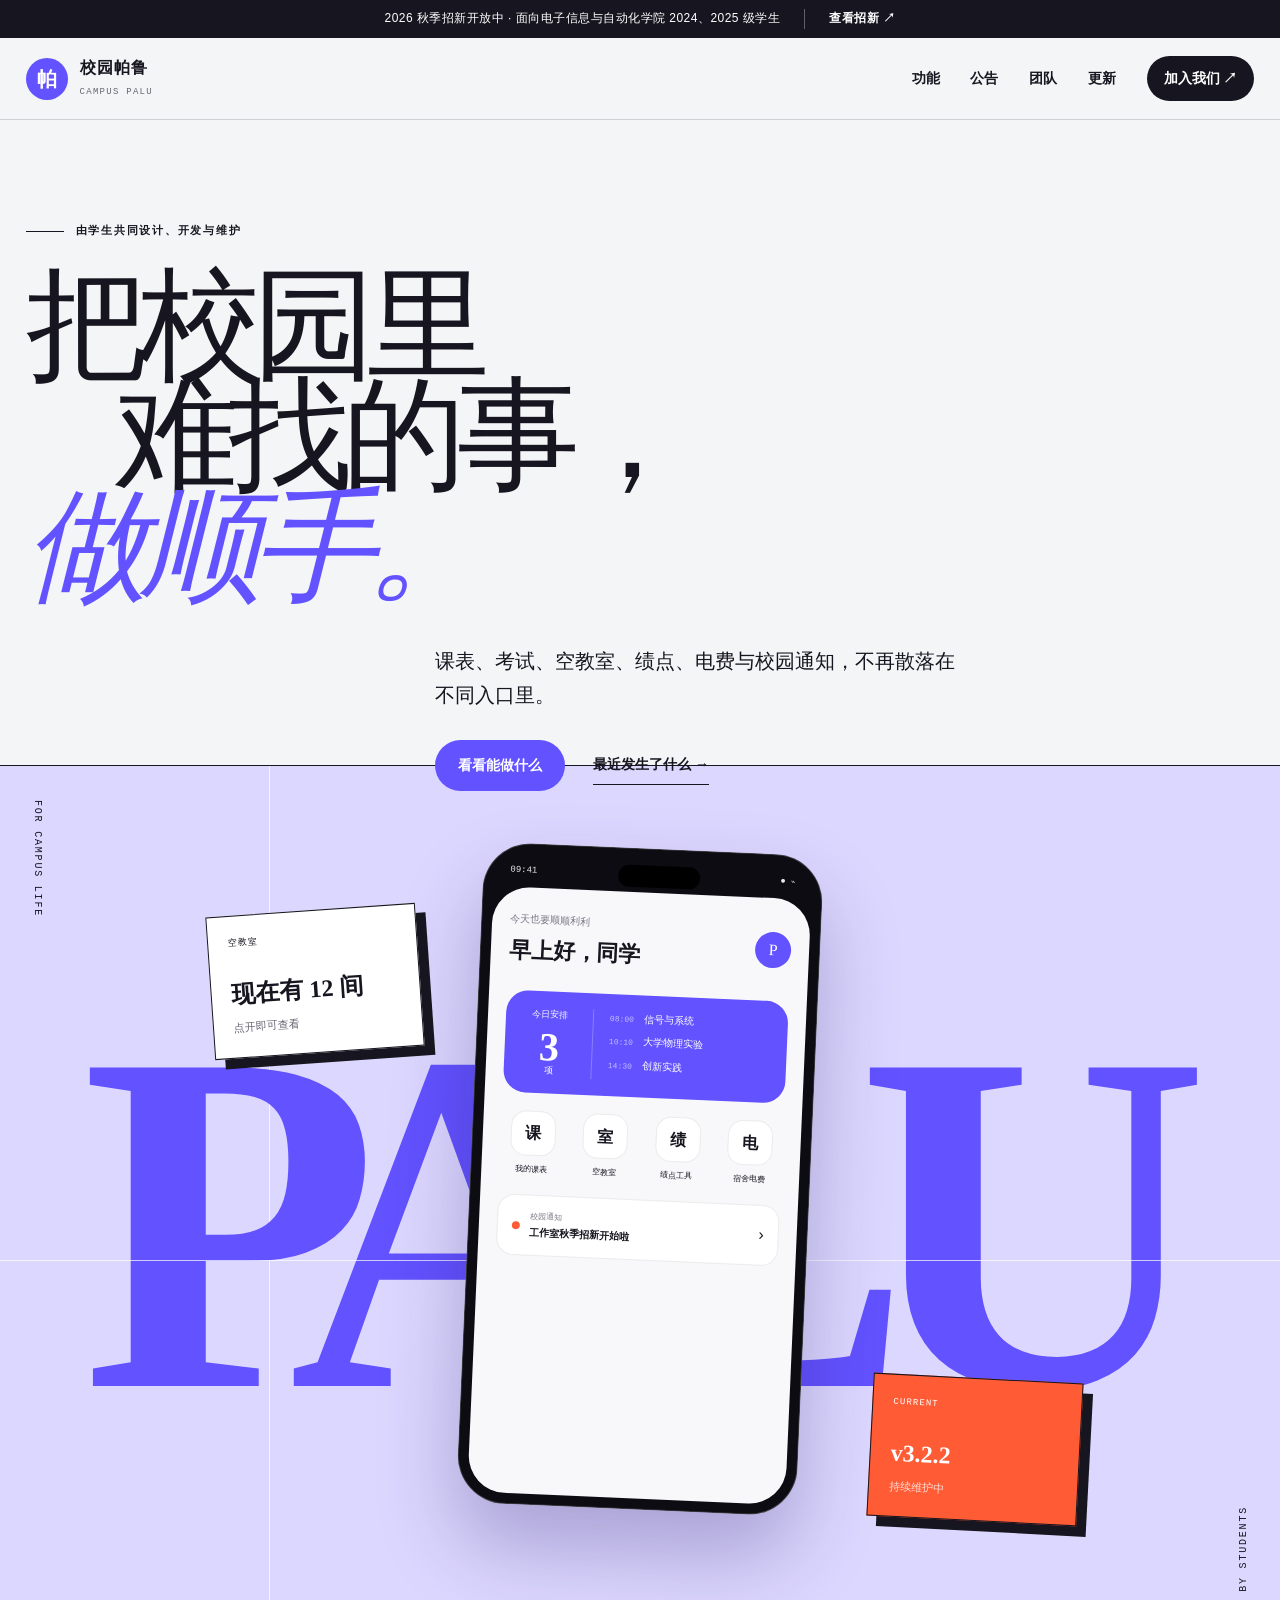
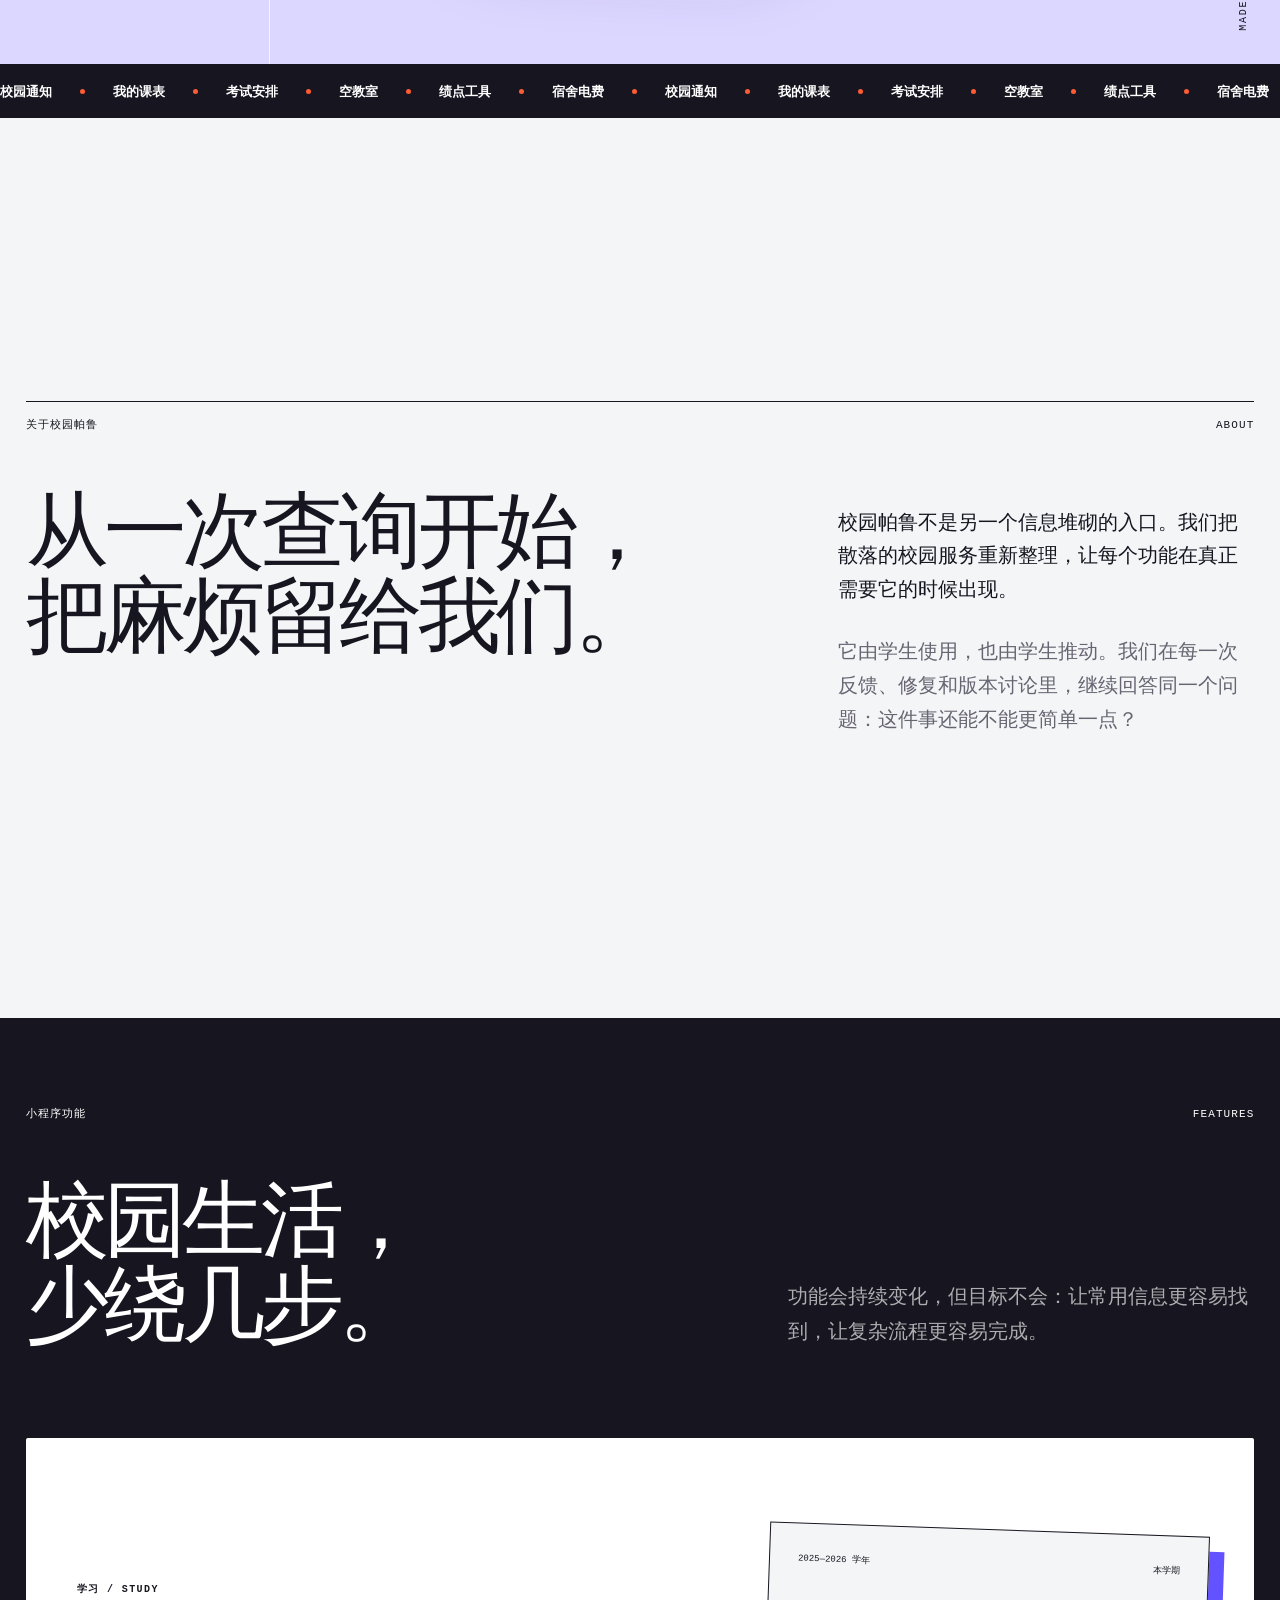
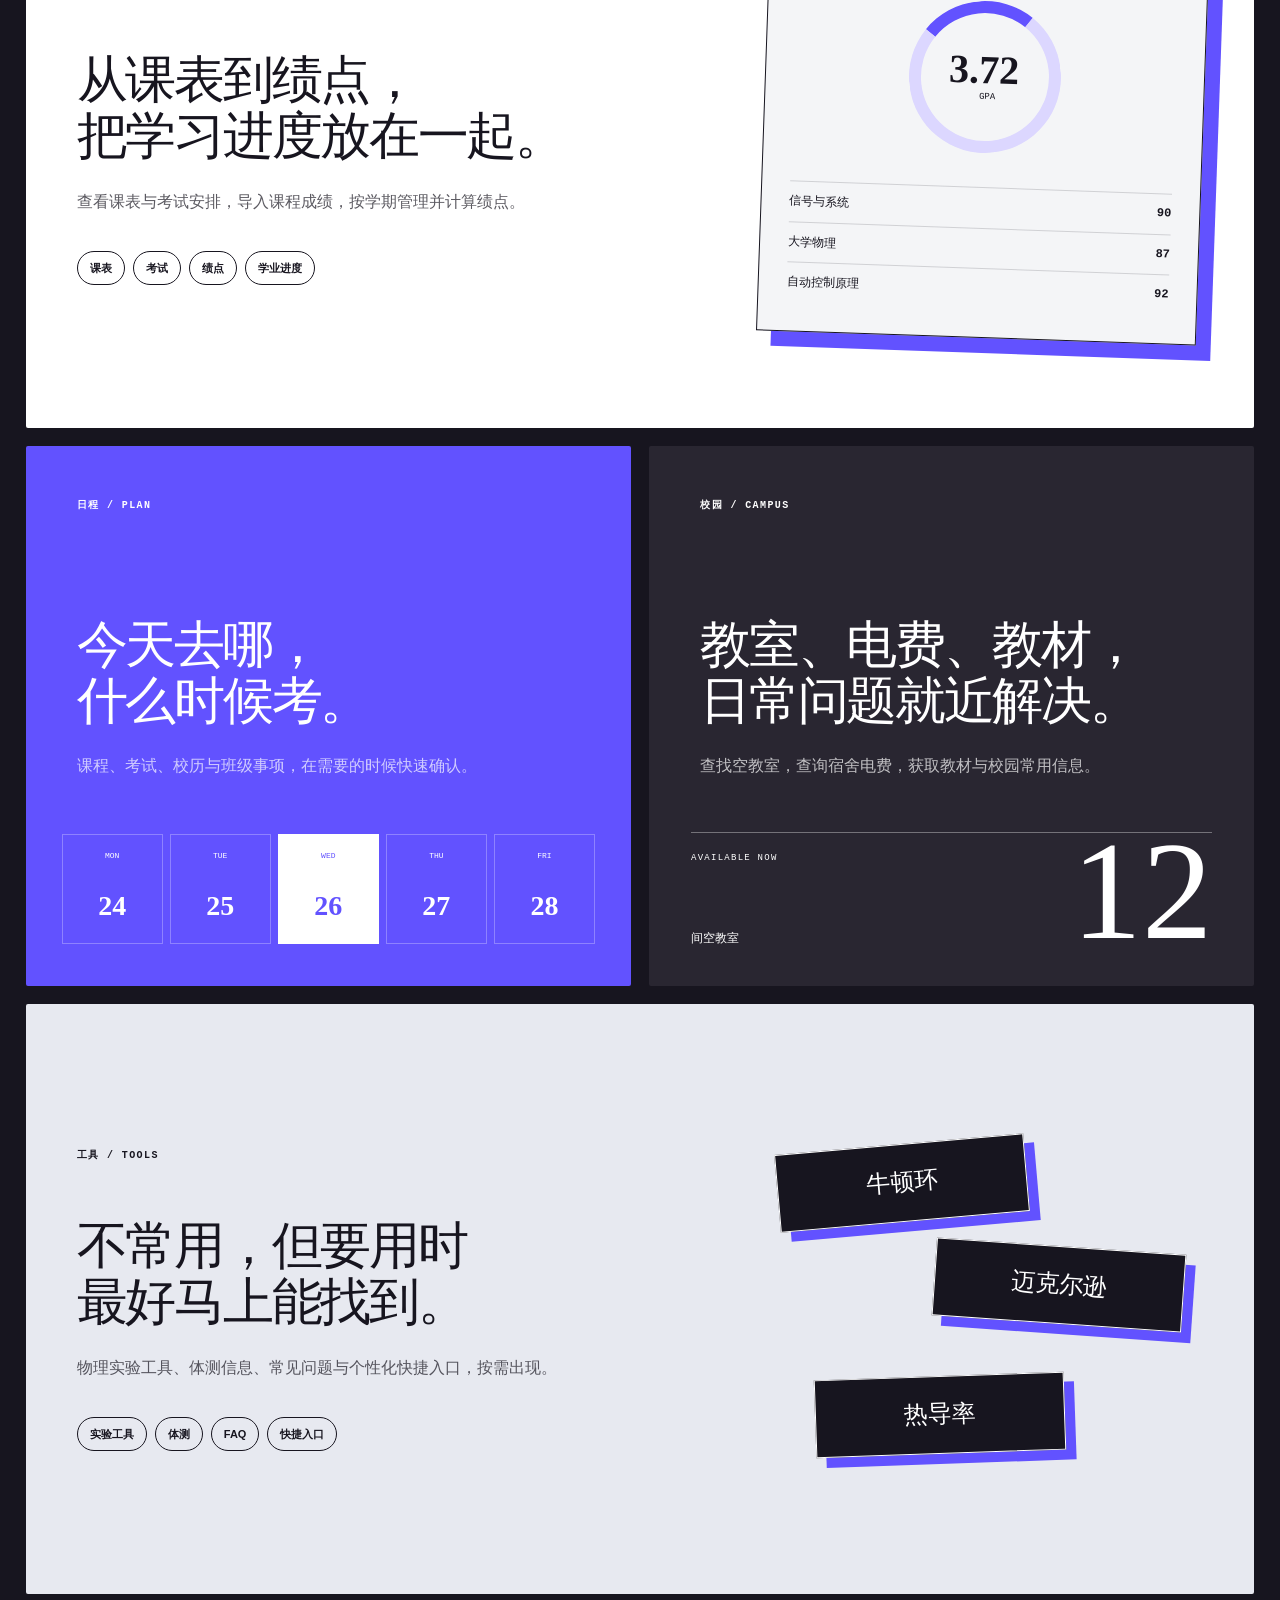
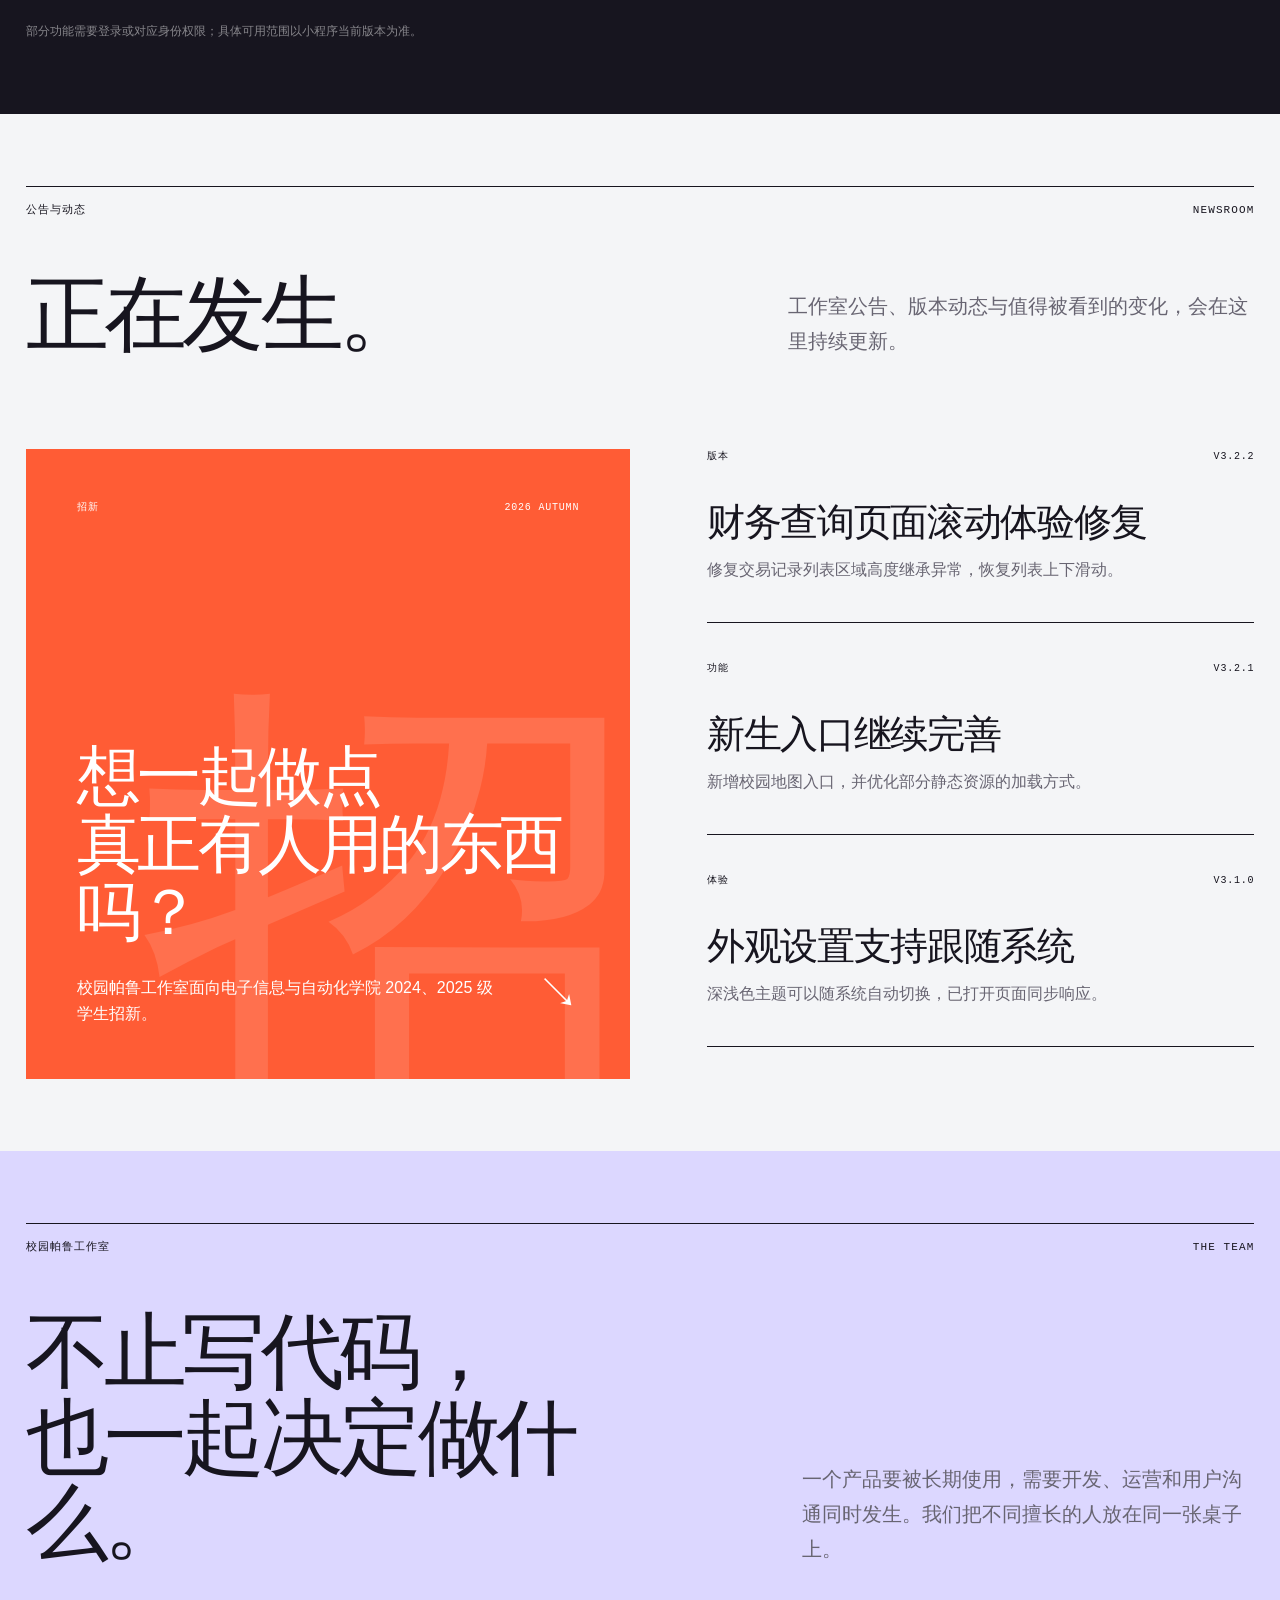
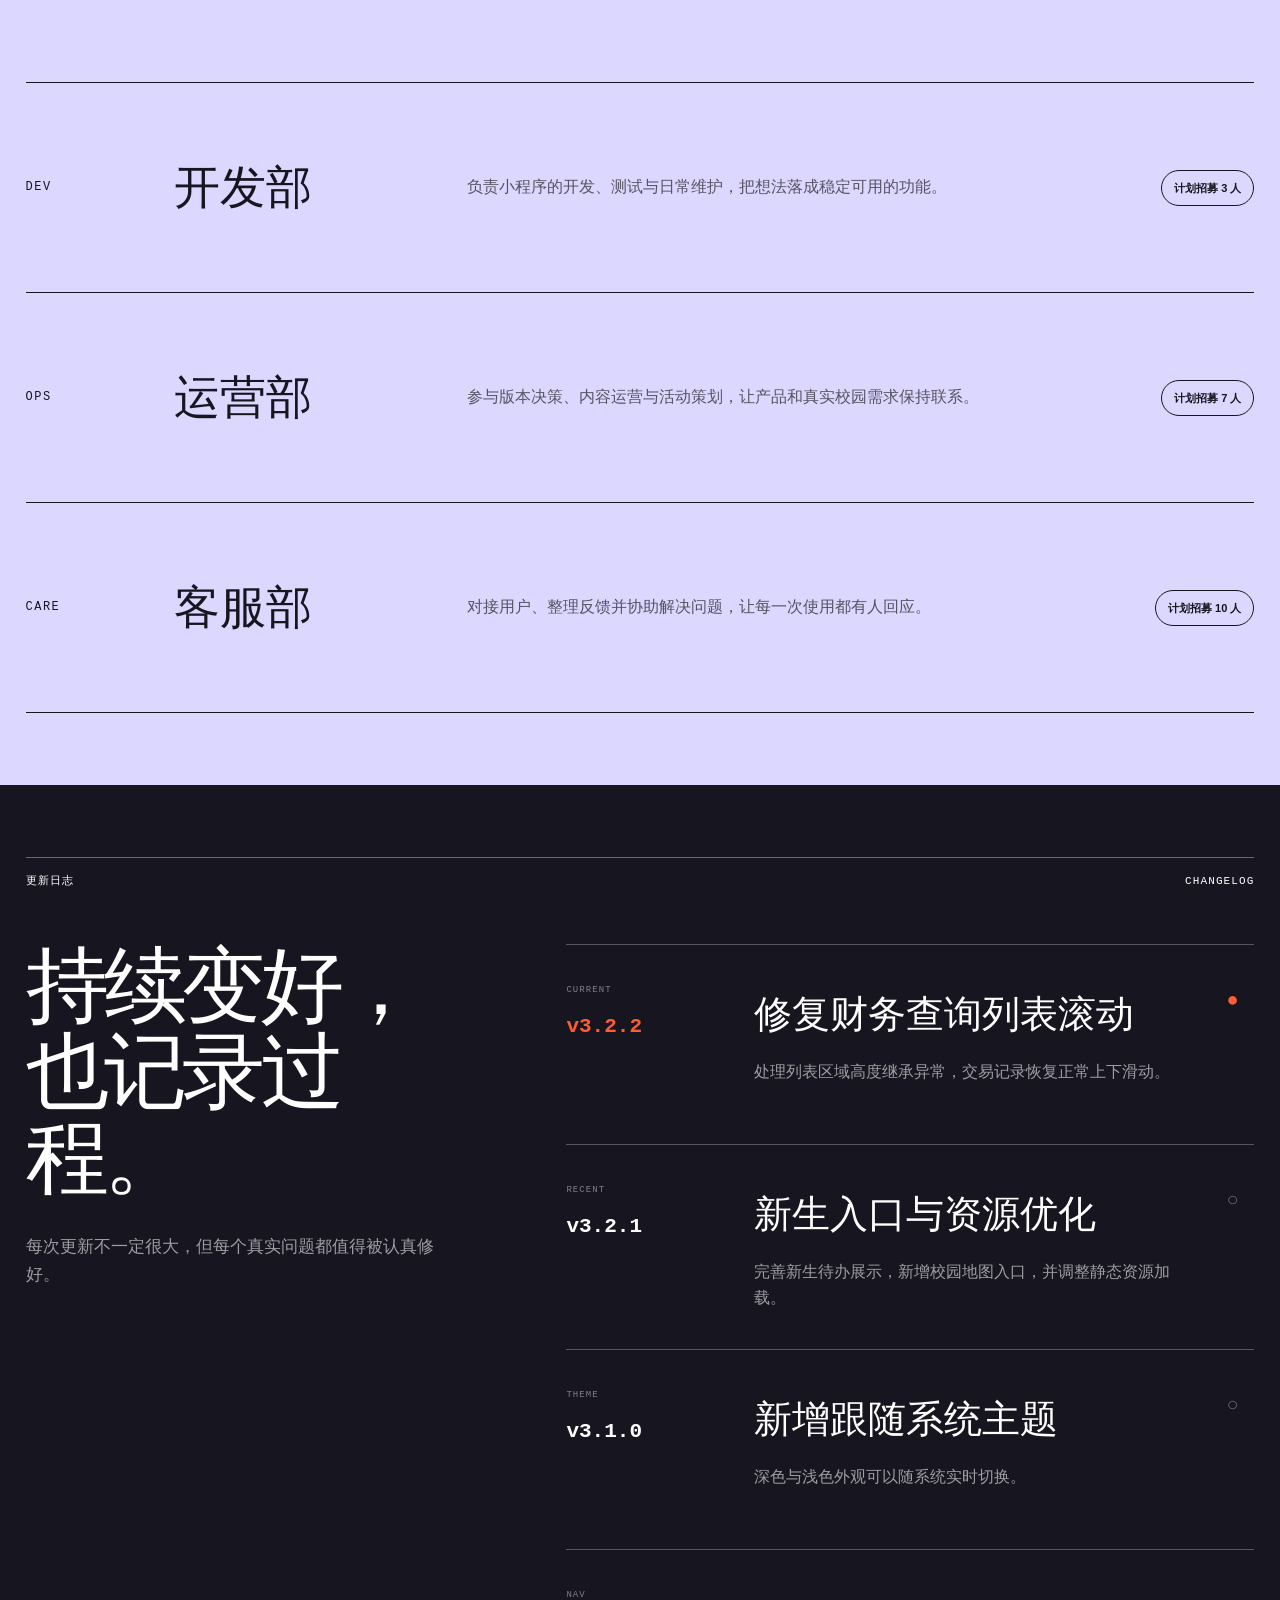
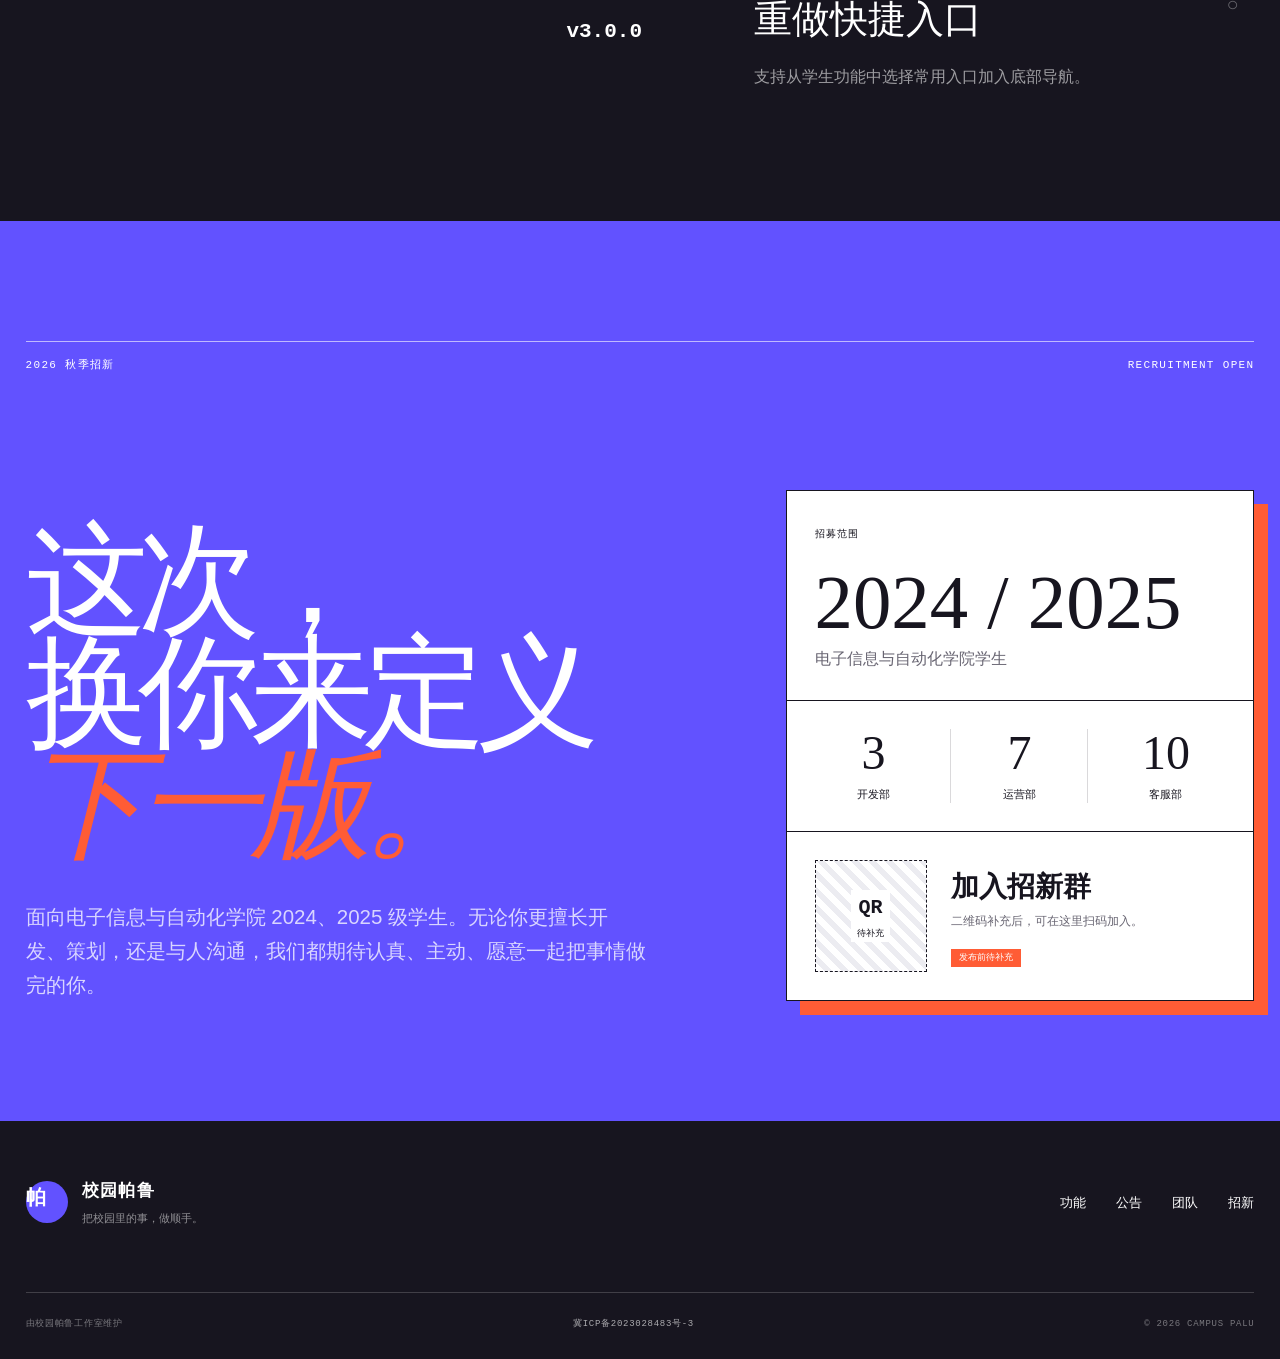
==== commit d2088a8c: "fix: size sections and mobile navigation" ====
--- a/index.html
+++ b/index.html
@@ -5,9 +5,9 @@
     <meta name="viewport" content="width=device-width, initial-scale=1.0" />
     <meta name="description" content="校园帕鲁工作室官方网站。了解小程序功能、团队动态、版本更新与招新信息。" />
     <meta name="theme-color" content="#f4f5f7" />
-    <meta property="og:title" content="校园帕鲁｜把校园里的事，做顺手" />
+    <meta property="og:title" content="凌音小窝｜校园帕鲁｜把校园里的事，做顺手" />
     <meta property="og:description" content="由学生共同设计、开发和维护的校园工具。" />
-    <title>校园帕鲁｜把校园里的事，做顺手</title>
+    <title>凌音小窝｜校园帕鲁｜把校园里的事，做顺手</title>
     <link rel="icon" href="./assets/favicon.svg" type="image/svg+xml" />
     <link rel="stylesheet" href="./styles.css" />
     <script>document.documentElement.classList.add('js');</script>
@@ -216,7 +216,11 @@
     <footer class="site-footer">
       <div class="footer-brand"><span class="brand-mark" aria-hidden="true">帕</span><div><strong>校园帕鲁</strong><span>把校园里的事，做顺手。</span></div></div>
       <div class="footer-links"><a href="#features">功能</a><a href="#news">公告</a><a href="#team">团队</a><a href="#join">招新</a></div>
-      <div class="footer-meta"><span>由校园帕鲁工作室维护</span><span>© <span data-year>2026</span> CAMPUS PALU</span></div>
+      <div class="footer-meta">
+        <span>由校园帕鲁工作室维护</span>
+        <a class="footer-filing" href="https://beian.miit.gov.cn/" target="_blank" rel="noopener noreferrer">冀ICP备2023028483号-3</a>
+        <span>© <span data-year>2026</span> CAMPUS PALU</span>
+      </div>
     </footer>
   </body>
 </html>
--- a/styles.css
+++ b/styles.css
@@ -10,7 +10,8 @@
   --display: "Source Han Serif SC", "Noto Serif SC", "Songti SC", STSong, serif;
   --sans: "HarmonyOS Sans SC", MiSans, "Noto Sans SC", "Microsoft YaHei", sans-serif;
   --mono: "SFMono-Regular", Consolas, "Liberation Mono", monospace;
-  --shell: min(100% - 48px, 1360px);
+  --gutter: clamp(24px, 2vw, 64px);
+  --shell: calc(100% - (var(--gutter) * 2));
   --header-height: 82px;
 }
 
@@ -18,6 +19,7 @@
 html { scroll-behavior: smooth; scroll-padding-top: calc(var(--header-height) + 24px); }
 body { margin: 0; color: var(--ink); background: var(--paper); font-family: var(--sans); font-size: 16px; line-height: 1.65; -webkit-font-smoothing: antialiased; }
 body.menu-open { overflow: hidden; }
+body.menu-open .site-header { background: var(--paper); }
 a { color: inherit; text-decoration: none; }
 button, a { -webkit-tap-highlight-color: transparent; }
 button { color: inherit; font: inherit; }
@@ -30,7 +32,7 @@
 .notice-strip p { margin: 0; }
 .notice-strip a { padding-left: 24px; border-left: 1px solid rgb(255 255 255 / 32%); font-weight: 700; }
 
-.site-header { position: sticky; z-index: 50; top: 0; width: 100%; height: var(--header-height); padding: 0 max(24px, calc((100vw - 1360px) / 2)); display: flex; align-items: center; justify-content: space-between; background: rgb(244 245 247 / 86%); border-bottom: 1px solid transparent; backdrop-filter: blur(18px); transition: border-color 180ms ease, background 180ms ease; }
+.site-header { position: sticky; z-index: 50; top: 0; width: 100%; height: var(--header-height); padding: 0 var(--gutter); display: flex; align-items: center; justify-content: space-between; background: rgb(244 245 247 / 86%); border-bottom: 1px solid transparent; backdrop-filter: blur(18px); transition: border-color 180ms ease, background 180ms ease; }
 .site-header.is-scrolled { border-color: var(--line); background: rgb(244 245 247 / 96%); }
 .brand { display: grid; grid-template-columns: 42px auto; grid-template-rows: auto auto; column-gap: 12px; align-items: center; line-height: 1; }
 .brand-mark { width: 42px; height: 42px; grid-row: 1 / 3; display: grid; place-items: center; color: #fff; background: var(--purple); border-radius: 50%; font-family: var(--display); font-size: 20px; font-weight: 700; }
@@ -44,7 +46,7 @@
 .nav-cta:hover { background: var(--purple); transform: translateY(-2px); }
 .menu-toggle { display: none; }
 
-.section-shell { width: var(--shell); margin-inline: auto; padding-block: clamp(96px, 12vw, 176px); }
+.section-shell { width: var(--shell); min-height: 100svh; margin-inline: auto; padding-block: clamp(96px, 12vw, 176px); display: flex; flex-direction: column; justify-content: center; }
 .section-tag { margin-bottom: clamp(48px, 7vw, 96px); padding-top: 14px; display: flex; justify-content: space-between; border-top: 1px solid var(--ink); font-family: var(--mono); font-size: 11px; letter-spacing: .1em; text-transform: uppercase; }
 .section-tag-light { border-color: rgb(255 255 255 / 36%); }
 .section-title { margin-bottom: 0; font-family: var(--display); font-size: clamp(44px, 6.5vw, 94px); font-weight: 500; letter-spacing: -.055em; line-height: 1.03; }
@@ -55,7 +57,7 @@
 .hero-copy { position: relative; z-index: 2; width: var(--shell); margin: 0 auto; padding: clamp(64px, 8vw, 112px) 0 clamp(40px, 5vw, 72px); }
 .eyebrow { margin-bottom: 30px; display: flex; align-items: center; gap: 12px; font-family: var(--mono); font-size: 11px; font-weight: 700; letter-spacing: .16em; }
 .eyebrow::before { content: ""; width: 38px; height: 1px; background: currentColor; }
-.hero-title { max-width: 960px; margin-bottom: 42px; font-family: var(--display); font-size: clamp(70px, 10.4vw, 154px); font-weight: 500; letter-spacing: -.075em; line-height: .9; }
+.hero-title { max-width: min(76vw, 1500px); margin-bottom: 42px; font-family: var(--display); font-size: clamp(70px, 9.6vw, 190px); font-weight: 500; letter-spacing: -.075em; line-height: .9; }
 .hero-title span { display: block; }
 .hero-title span:nth-child(2) { margin-left: clamp(0px, 7vw, 112px); }
 .hero-title-accent { color: var(--purple); font-style: italic; }
@@ -68,7 +70,7 @@
 .button-primary:hover { background: var(--ink); }
 .text-link { padding-block: 8px; border-bottom: 1px solid var(--ink); font-size: 14px; font-weight: 700; }
 
-.hero-stage { position: relative; min-height: 780px; margin-top: clamp(-130px, -7vw, -70px); background: var(--lilac); border-block: 1px solid var(--ink); isolation: isolate; }
+.hero-stage { position: relative; min-height: max(780px, 100svh); margin-top: clamp(-130px, -7vw, -70px); background: var(--lilac); border-block: 1px solid var(--ink); isolation: isolate; }
 .hero-stage::before, .hero-stage::after { content: ""; position: absolute; z-index: -1; background: rgb(255 255 255 / 70%); }
 .hero-stage::before { top: 0; bottom: 0; left: 21%; width: 1px; }
 .hero-stage::after { top: 55%; right: 0; left: 0; height: 1px; }
@@ -121,7 +123,7 @@
 .manifesto-copy p { margin-bottom: 28px; }
 .manifesto-copy p:last-child { margin-bottom: 0; color: var(--muted); }
 
-.features, .changelog, .join, .team { width: 100%; max-width: none; padding-inline: max(24px, calc((100vw - 1360px) / 2)); }
+.features, .changelog, .join, .team { width: 100%; max-width: none; padding-inline: var(--gutter); }
 .features { color: #fff; background: var(--ink); }
 .features .section-lead { color: rgb(255 255 255 / 65%); }
 .feature-grid { display: grid; grid-template-columns: repeat(2, minmax(0, 1fr)); gap: 18px; }
@@ -226,19 +228,49 @@
 .join-action p { margin: 2px 0 10px; color: var(--muted); font-size: 12px; }
 .pending-label { padding: 4px 8px; color: #fff; background: var(--orange); font-family: var(--mono); font-size: 9px; }
 
-.site-footer { padding: 56px max(24px, calc((100vw - 1360px) / 2)) 28px; color: #fff; background: var(--ink); display: grid; grid-template-columns: 1fr auto; gap: 64px; }
+.site-footer { padding: 56px var(--gutter) 28px; color: #fff; background: var(--ink); display: grid; grid-template-columns: 1fr auto; gap: 64px; }
 .footer-brand { display: flex; gap: 14px; align-items: center; }
 .footer-brand strong, .footer-brand span { display: block; }
 .footer-brand strong { font-size: 17px; letter-spacing: .08em; }
 .footer-brand div > span { margin-top: 4px; color: rgb(255 255 255 / 52%); font-size: 11px; }
 .footer-links { display: flex; align-items: center; gap: 30px; font-size: 13px; }
 .footer-meta { grid-column: 1 / -1; padding-top: 24px; display: flex; justify-content: space-between; color: rgb(255 255 255 / 42%); border-top: 1px solid rgb(255 255 255 / 18%); font-family: var(--mono); font-size: 9px; letter-spacing: .08em; }
+.footer-filing { color: rgb(255 255 255 / 64%); transition: color 180ms ease; }
+.footer-filing:hover { color: #fff; }
 
 .js .reveal { opacity: 0; transform: translateY(24px); transition: opacity 700ms cubic-bezier(.22,1,.36,1), transform 700ms cubic-bezier(.22,1,.36,1); }
 .js .reveal.is-visible { opacity: 1; transform: translateY(0); }
 
+@media (min-width: 1600px) {
+  .section-title { font-size: clamp(72px, 5.2vw, 120px); }
+  .section-lead { max-width: 680px; }
+  .manifesto-grid { grid-template-columns: minmax(0, 1.25fr) minmax(420px, .55fr); }
+  .manifesto-copy { max-width: 680px; justify-self: end; }
+  .feature-card { min-height: 590px; }
+  .feature-card-wide { min-height: 650px; grid-template-columns: minmax(0, 1.15fr) minmax(420px, .7fr); }
+  .feature-card p { max-width: 680px; }
+  .transcript-card { width: min(100%, 520px); }
+  .news-grid { grid-template-columns: minmax(0, .95fr) minmax(520px, 1.05fr); }
+  .news-feature { min-height: 680px; }
+  .department { grid-template-columns: 140px minmax(240px, .45fr) minmax(420px, 1fr) 200px; }
+  .department p { max-width: 680px; }
+  .changelog-layout { grid-template-columns: minmax(380px, .65fr) minmax(680px, 1.35fr); }
+  .version-item { grid-template-columns: 200px 1fr 28px; }
+  .version-copy p { max-width: 680px; }
+  .join-layout { grid-template-columns: minmax(0, 1.2fr) minmax(520px, .65fr); }
+  .join-panel { width: min(100%, 720px); justify-self: end; }
+  .join-lead { max-width: 760px; }
+}
+
+@media (min-width: 1001px) and (orientation: landscape) {
+  html { scroll-snap-type: y proximity; }
+  main > section, .hero-stage { scroll-snap-align: start; }
+  .section-shell { padding-block: clamp(64px, 8svh, 112px); }
+  .section-tag { margin-bottom: clamp(40px, 6svh, 76px); }
+}
+
 @media (max-width: 1000px) {
-  :root { --shell: min(100% - 40px, 900px); }
+  :root { --gutter: 20px; }
   .manifesto-grid, .section-heading-row, .team-intro, .changelog-layout, .join-layout { grid-template-columns: 1fr; }
   .hero-intro { margin-left: clamp(0px, 18vw, 180px); }
   .feature-card-wide { grid-template-columns: 1fr .85fr; gap: 36px; }
@@ -252,7 +284,7 @@
 }
 
 @media (max-width: 760px) {
-  :root { --shell: calc(100% - 32px); --header-height: 68px; }
+  :root { --gutter: 16px; --header-height: 68px; }
   .notice-strip { min-height: 44px; padding-inline: 16px; justify-content: space-between; gap: 10px; font-size: 10px; }
   .notice-strip p { max-width: 240px; line-height: 1.35; }
   .notice-strip a { padding-left: 0; border-left: 0; white-space: nowrap; }
@@ -266,7 +298,7 @@
   .menu-icon i { height: 1px; display: block; background: currentColor; transition: transform 180ms ease; }
   .menu-toggle[aria-expanded="true"] .menu-icon i:first-child { transform: translateY(3px) rotate(45deg); }
   .menu-toggle[aria-expanded="true"] .menu-icon i:last-child { transform: translateY(-3px) rotate(-45deg); }
-  .site-nav { position: fixed; top: var(--header-height); right: 0; bottom: 0; left: 0; padding: 48px 24px; flex-direction: column; align-items: stretch; gap: 0; background: var(--paper); border-top: 1px solid var(--ink); visibility: hidden; opacity: 0; transform: translateY(-10px); transition: opacity 180ms ease, transform 180ms ease, visibility 180ms; }
+  .site-nav { position: absolute; z-index: 10; top: 100%; right: 0; left: 0; width: 100%; height: calc(100dvh - var(--header-height)); min-height: 420px; padding: 48px 24px; flex-direction: column; align-items: stretch; gap: 0; overflow-y: auto; overscroll-behavior: contain; color: var(--ink); background: #f4f5f7; border-top: 1px solid var(--ink); box-shadow: 0 32px 64px rgb(23 21 31 / 16%); visibility: hidden; opacity: 0; transform: translateY(-10px); transition: opacity 180ms ease, transform 180ms ease, visibility 180ms; }
   .site-nav.is-open { visibility: visible; opacity: 1; transform: translateY(0); }
   .site-nav > a { padding: 17px 0; border-bottom: 1px solid var(--line); font-family: var(--display); font-size: 34px; font-weight: 500; }
   .site-nav > a:not(.nav-cta)::after { display: none; }
@@ -276,7 +308,7 @@
   .section-title { font-size: clamp(42px, 13vw, 64px); }
   .section-heading-row { margin-bottom: 52px; gap: 28px; }
   .hero-copy { padding-top: 54px; }
-  .hero-title { margin-bottom: 34px; font-size: clamp(62px, 18.5vw, 88px); line-height: .94; }
+  .hero-title { max-width: 100%; margin-bottom: 34px; font-size: clamp(62px, 18.5vw, 88px); line-height: .94; }
   .hero-title span:nth-child(2) { margin-left: 0; }
   .hero-intro { margin-left: 0; }
   .hero-actions { align-items: stretch; flex-direction: column; gap: 12px; }
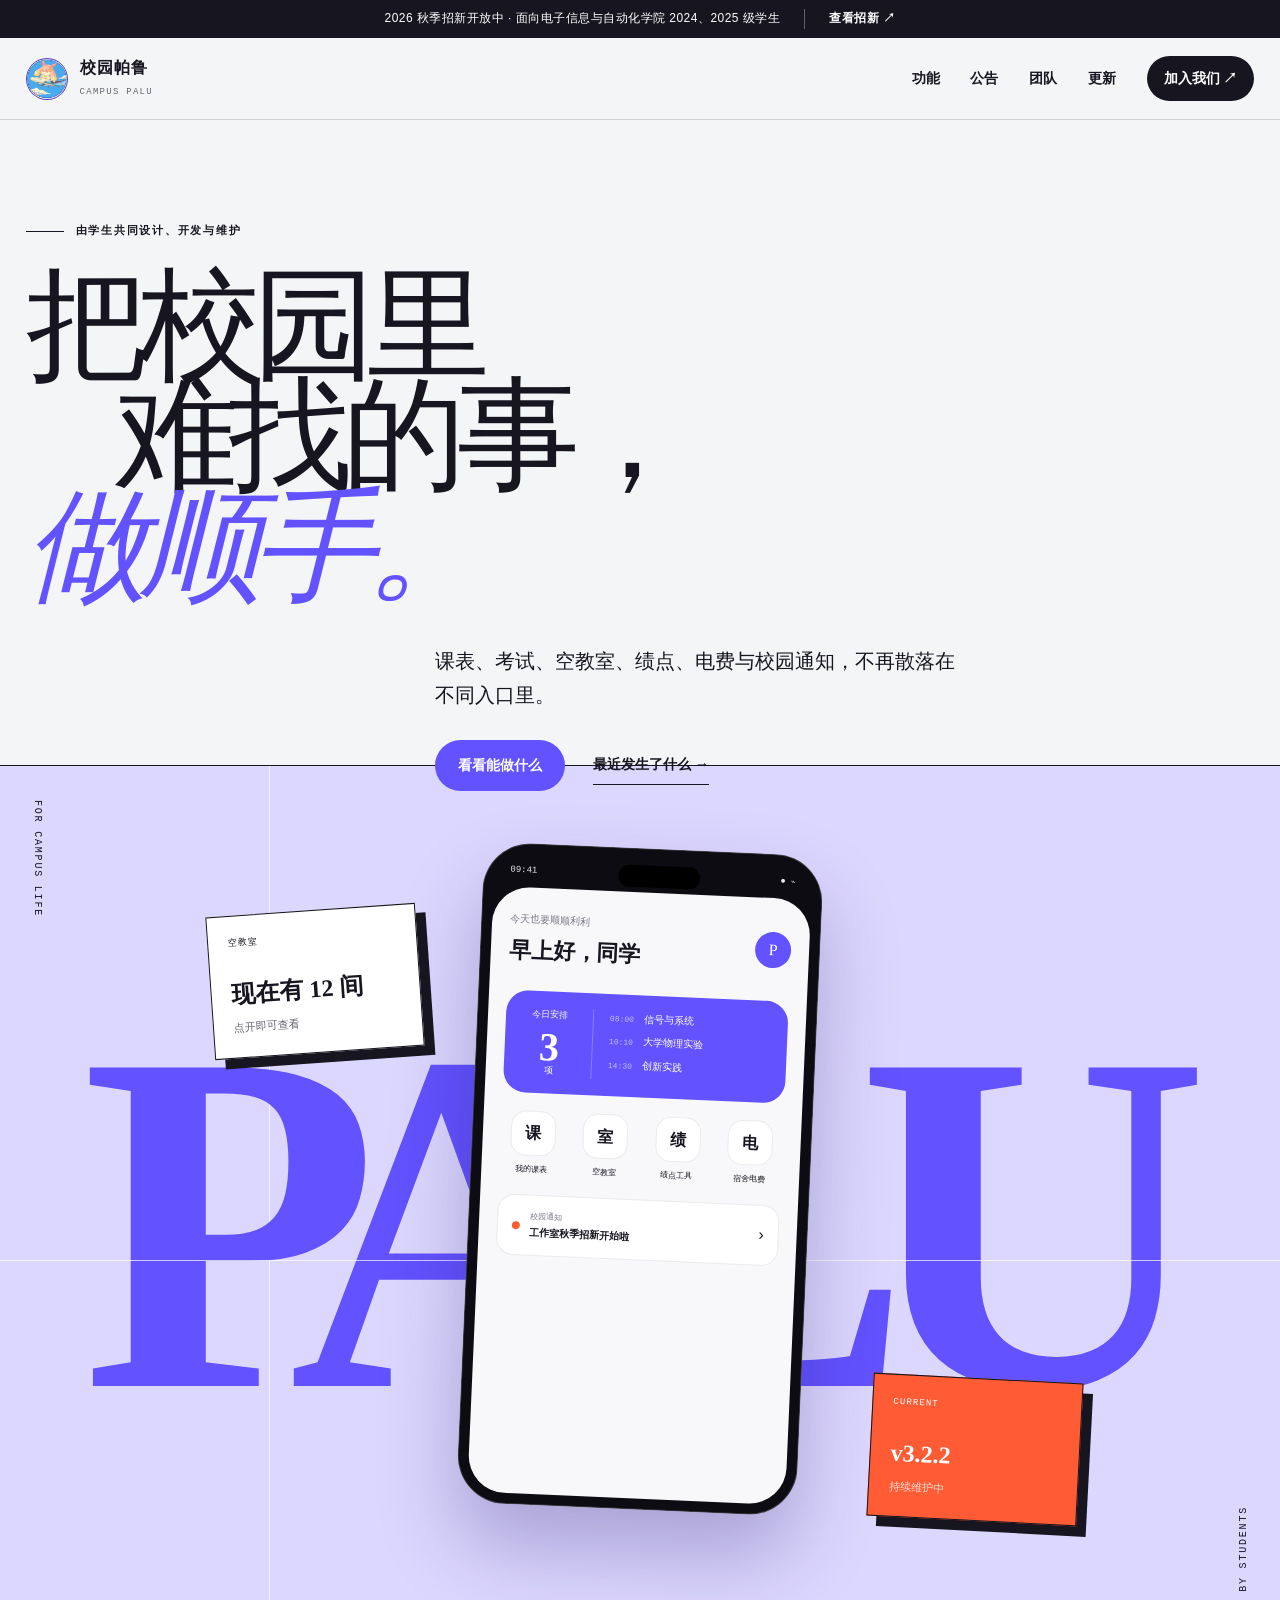
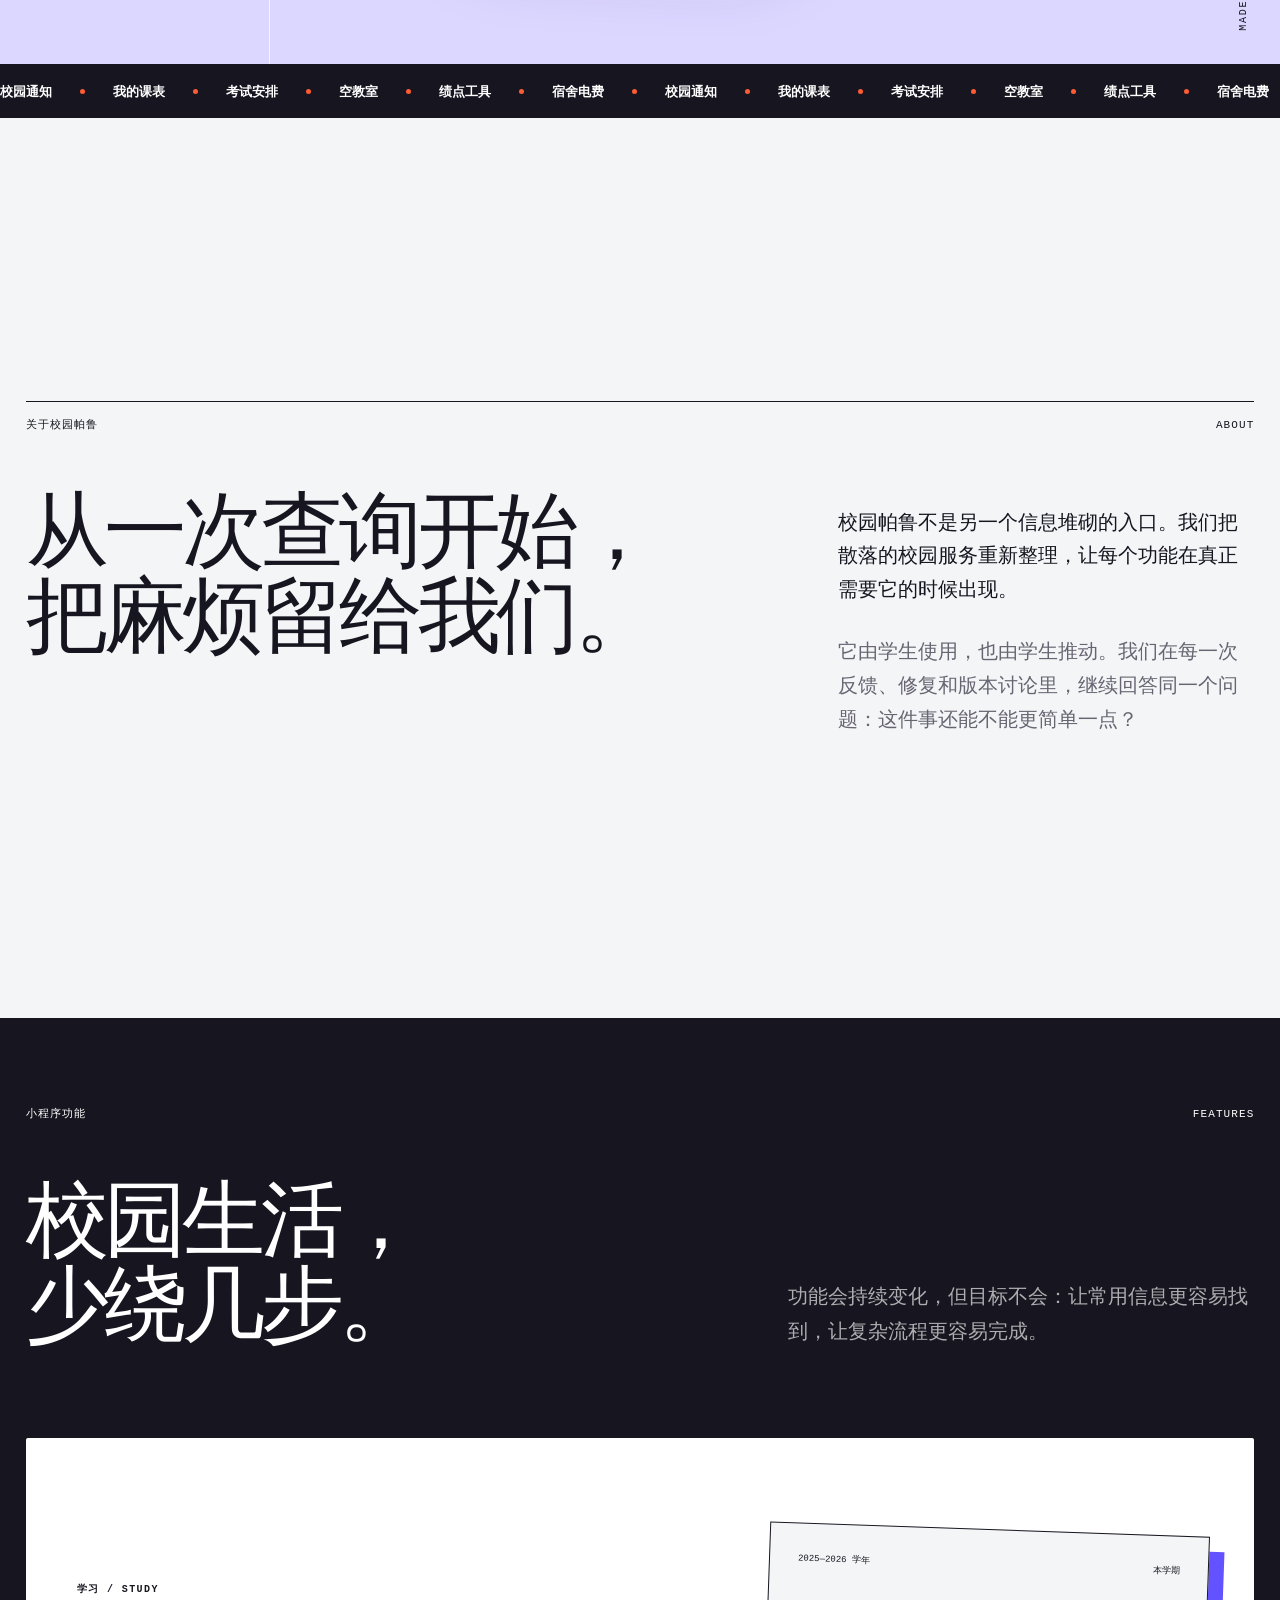
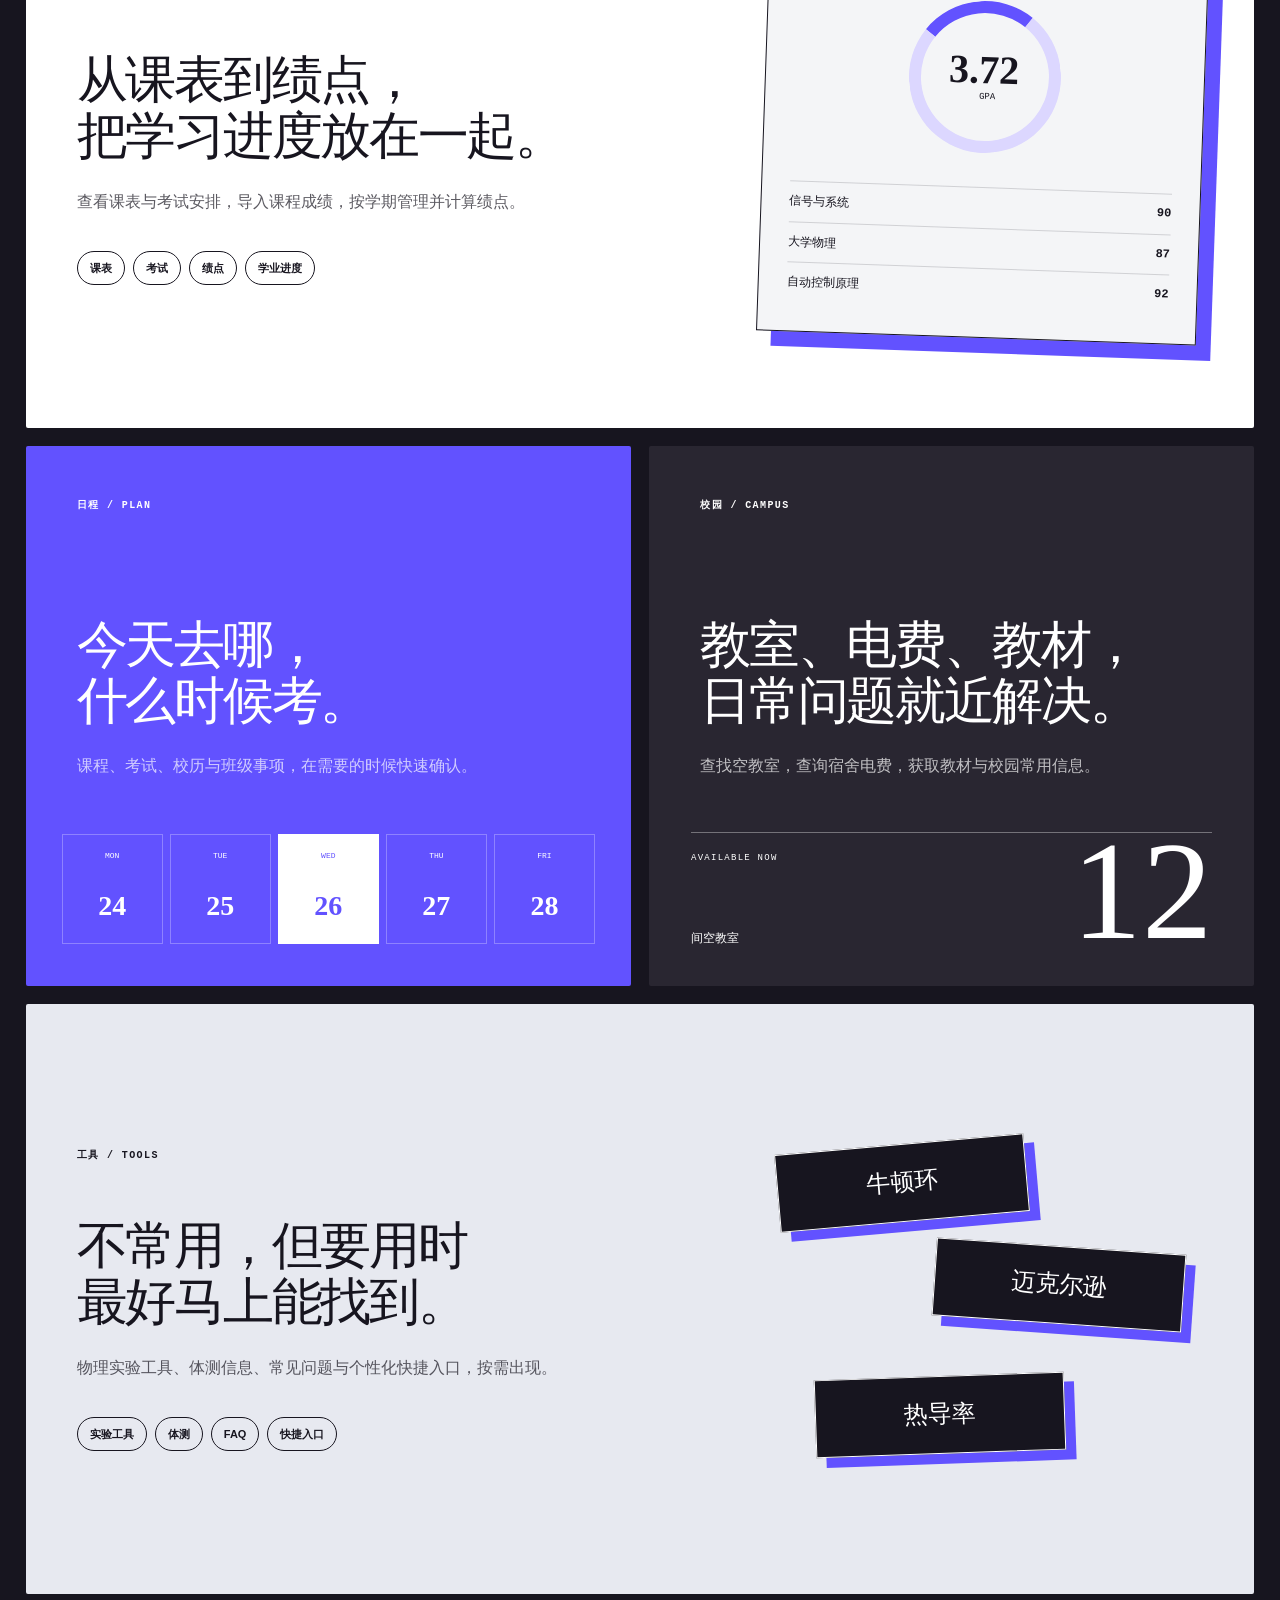
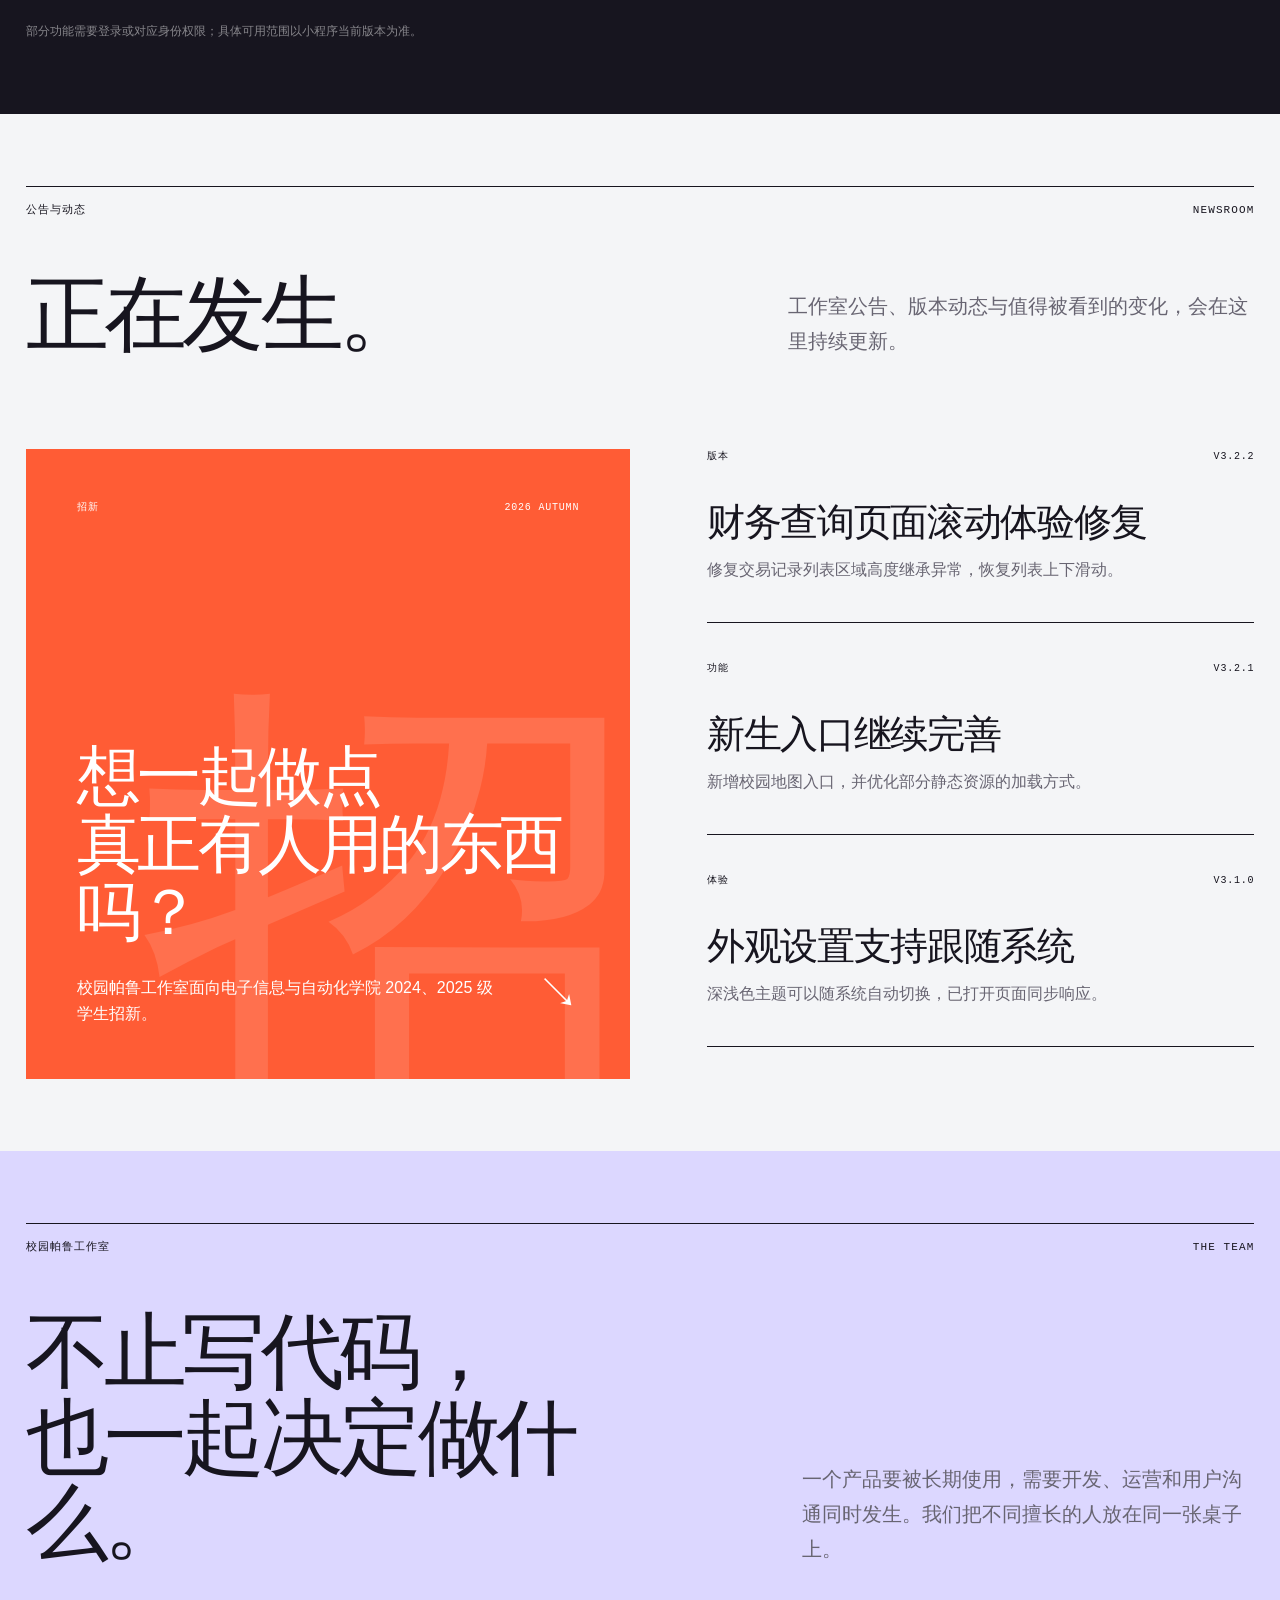
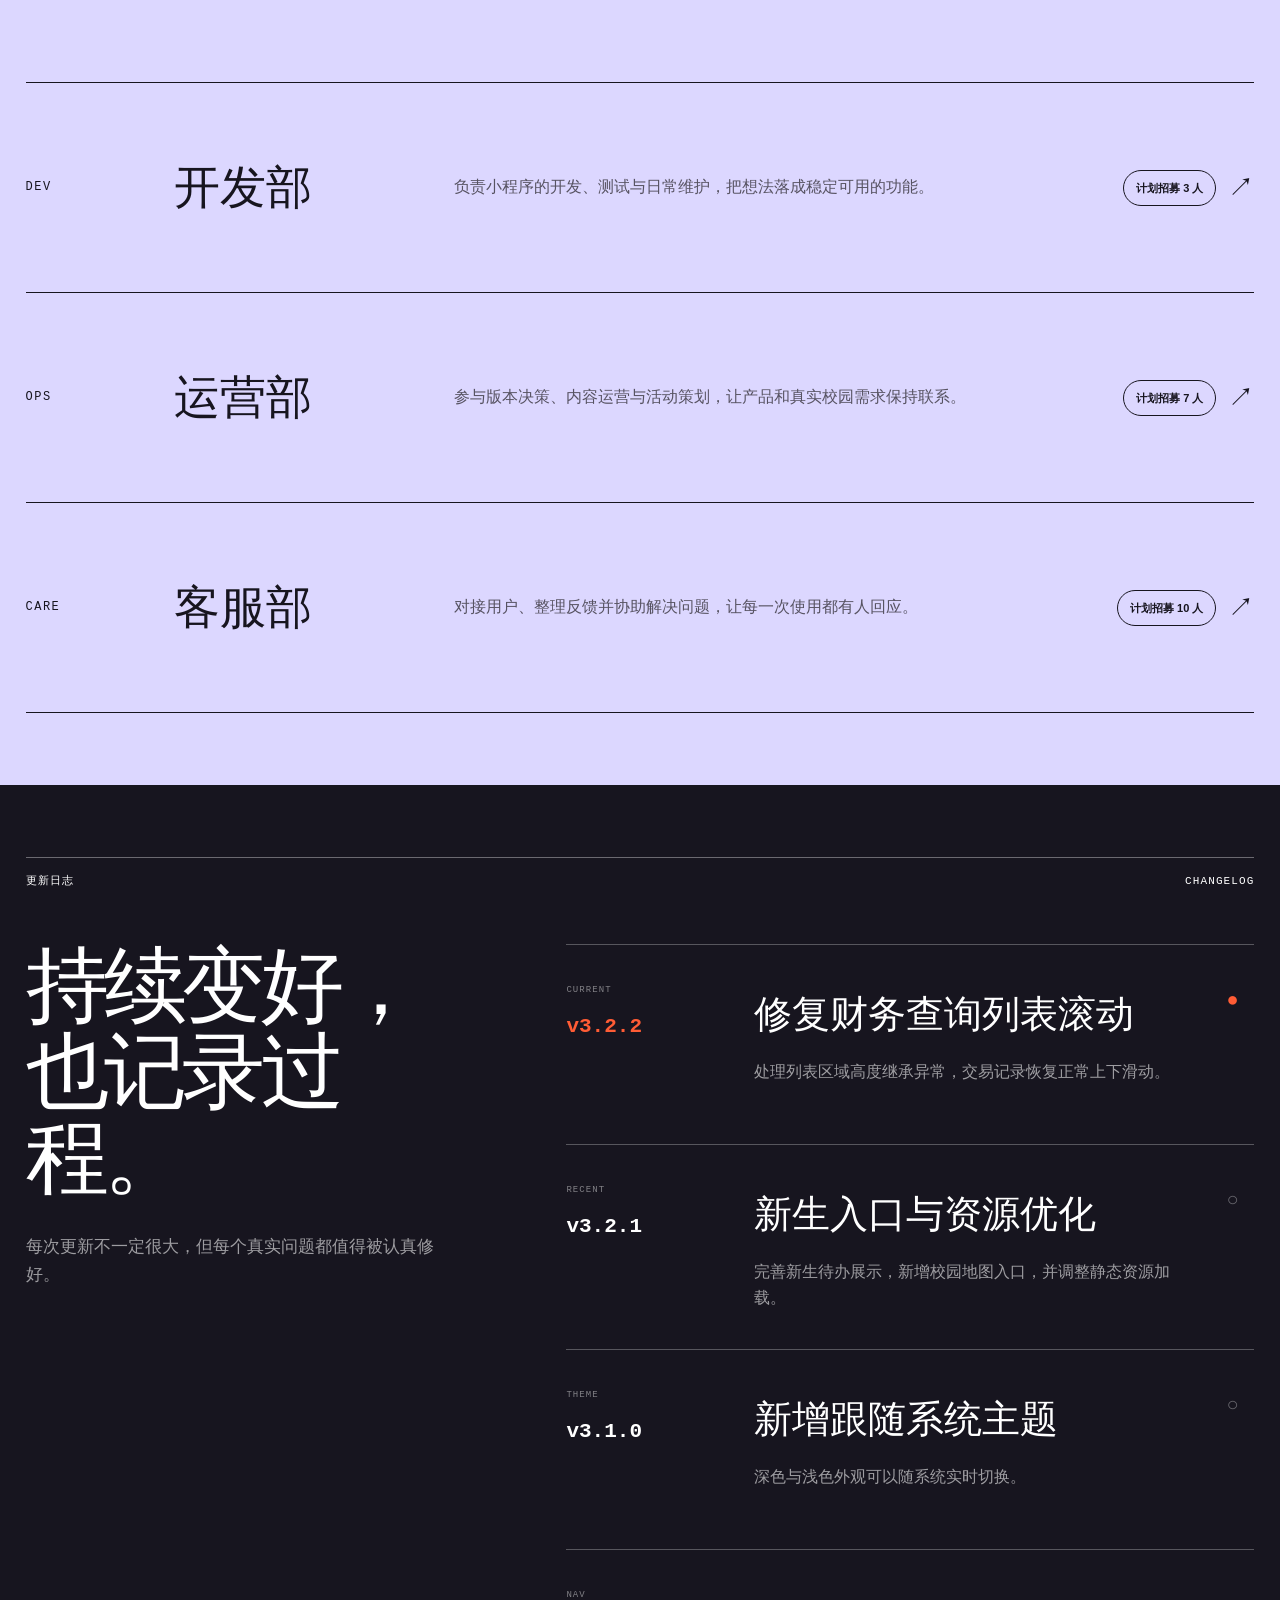
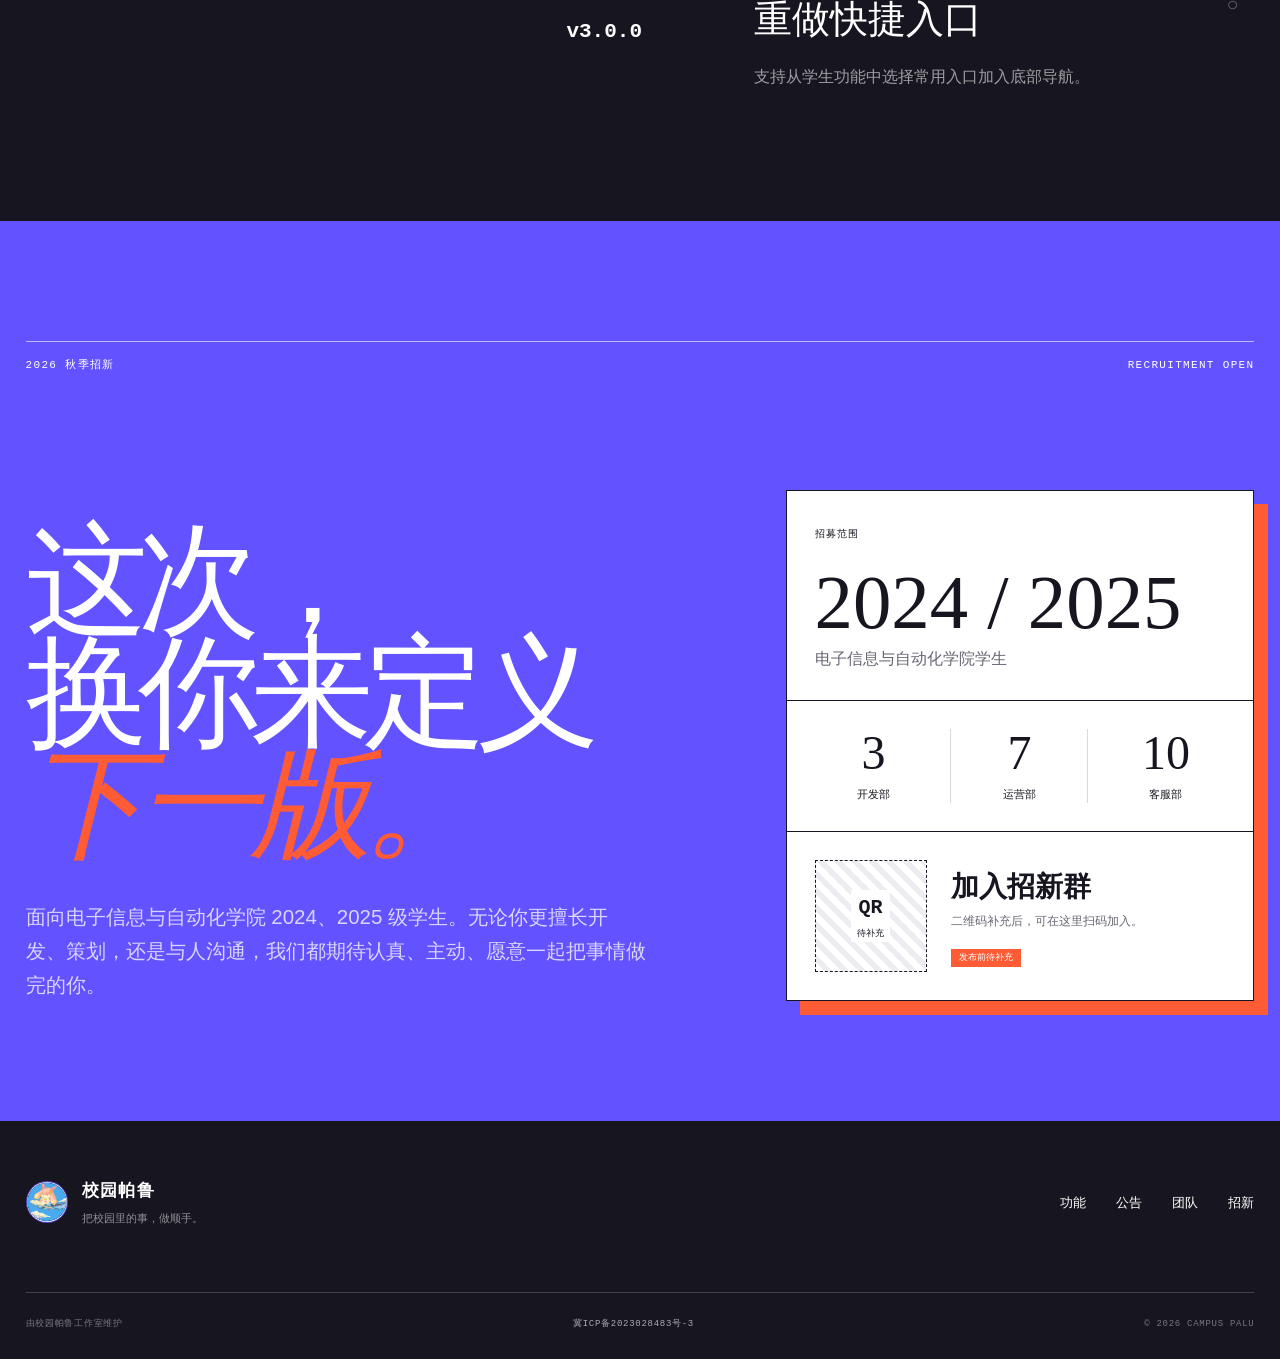
==== commit 74555b28: "feat: add department profile pages" ====
--- a/index.html
+++ b/index.html
@@ -8,7 +8,8 @@
     <meta property="og:title" content="凌音小窝｜校园帕鲁｜把校园里的事，做顺手" />
     <meta property="og:description" content="由学生共同设计、开发和维护的校园工具。" />
     <title>凌音小窝｜校园帕鲁｜把校园里的事，做顺手</title>
-    <link rel="icon" href="./assets/favicon.svg" type="image/svg+xml" />
+    <link rel="icon" href="./assets/palu-app-icon.png" type="image/png" />
+    <link rel="apple-touch-icon" href="./assets/palu-app-icon.png" />
     <link rel="stylesheet" href="./styles.css" />
     <script>document.documentElement.classList.add('js');</script>
     <script src="./script.js" defer></script>
@@ -23,7 +24,7 @@
 
     <header class="site-header" data-header>
       <a class="brand" href="#top" aria-label="校园帕鲁首页">
-        <span class="brand-mark" aria-hidden="true">帕</span>
+        <img class="brand-mark brand-logo" src="./assets/palu-app-icon.png" alt="" />
         <span class="brand-name">校园帕鲁</span>
         <span class="brand-en">CAMPUS PALU</span>
       </a>
@@ -175,9 +176,9 @@
           <p class="section-lead reveal">一个产品要被长期使用，需要开发、运营和用户沟通同时发生。我们把不同擅长的人放在同一张桌子上。</p>
         </div>
         <div class="department-list">
-          <article class="department reveal"><div class="department-code">DEV</div><h3>开发部</h3><p>负责小程序的开发、测试与日常维护，把想法落成稳定可用的功能。</p><span class="department-open">计划招募 3 人</span></article>
-          <article class="department reveal"><div class="department-code">OPS</div><h3>运营部</h3><p>参与版本决策、内容运营与活动策划，让产品和真实校园需求保持联系。</p><span class="department-open">计划招募 7 人</span></article>
-          <article class="department reveal"><div class="department-code">CARE</div><h3>客服部</h3><p>对接用户、整理反馈并协助解决问题，让每一次使用都有人回应。</p><span class="department-open">计划招募 10 人</span></article>
+          <a class="department reveal" href="./development.html"><div class="department-code">DEV</div><h3>开发部</h3><p>负责小程序的开发、测试与日常维护，把想法落成稳定可用的功能。</p><span class="department-action"><span class="department-open">计划招募 3 人</span><span class="department-arrow" aria-hidden="true">↗</span></span></a>
+          <a class="department reveal" href="./operations.html"><div class="department-code">OPS</div><h3>运营部</h3><p>参与版本决策、内容运营与活动策划，让产品和真实校园需求保持联系。</p><span class="department-action"><span class="department-open">计划招募 7 人</span><span class="department-arrow" aria-hidden="true">↗</span></span></a>
+          <a class="department reveal" href="./support.html"><div class="department-code">CARE</div><h3>客服部</h3><p>对接用户、整理反馈并协助解决问题，让每一次使用都有人回应。</p><span class="department-action"><span class="department-open">计划招募 10 人</span><span class="department-arrow" aria-hidden="true">↗</span></span></a>
         </div>
       </section>
 
@@ -214,7 +215,7 @@
     </main>
 
     <footer class="site-footer">
-      <div class="footer-brand"><span class="brand-mark" aria-hidden="true">帕</span><div><strong>校园帕鲁</strong><span>把校园里的事，做顺手。</span></div></div>
+      <div class="footer-brand"><img class="brand-mark brand-logo" src="./assets/palu-app-icon.png" alt="" /><div><strong>校园帕鲁</strong><span>把校园里的事，做顺手。</span></div></div>
       <div class="footer-links"><a href="#features">功能</a><a href="#news">公告</a><a href="#team">团队</a><a href="#join">招新</a></div>
       <div class="footer-meta">
         <span>由校园帕鲁工作室维护</span>
--- a/styles.css
+++ b/styles.css
@@ -36,6 +36,7 @@
 .site-header.is-scrolled { border-color: var(--line); background: rgb(244 245 247 / 96%); }
 .brand { display: grid; grid-template-columns: 42px auto; grid-template-rows: auto auto; column-gap: 12px; align-items: center; line-height: 1; }
 .brand-mark { width: 42px; height: 42px; grid-row: 1 / 3; display: grid; place-items: center; color: #fff; background: var(--purple); border-radius: 50%; font-family: var(--display); font-size: 20px; font-weight: 700; }
+.brand-logo { object-fit: cover; border: 1px solid rgb(23 21 31 / 24%); }
 .brand-name { font-size: 16px; font-weight: 800; letter-spacing: .08em; }
 .brand-en { margin-top: 6px; color: var(--muted); font-family: var(--mono); font-size: 9px; letter-spacing: .14em; }
 .site-nav { display: flex; align-items: center; gap: clamp(20px, 2.4vw, 40px); font-size: 14px; font-weight: 600; }
@@ -180,11 +181,58 @@
 .team { background: var(--lilac); }
 .team-intro { margin-bottom: clamp(64px, 9vw, 120px); display: grid; grid-template-columns: 1fr minmax(300px, .65fr); gap: 80px; align-items: end; }
 .department-list { border-top: 1px solid var(--ink); }
-.department { min-height: 210px; padding: 34px 0; display: grid; grid-template-columns: 120px minmax(160px, .45fr) minmax(300px, 1fr) 170px; gap: 28px; align-items: center; border-bottom: 1px solid var(--ink); }
+.department { min-height: 210px; padding: 34px 0; display: grid; grid-template-columns: 120px minmax(160px, .45fr) minmax(300px, 1fr) 210px; gap: 28px; align-items: center; border-bottom: 1px solid var(--ink); transition: padding 220ms ease, background 220ms ease; }
+.department:hover { padding-inline: 24px; background: rgb(255 255 255 / 42%); }
 .department-code { font-family: var(--mono); font-size: 12px; letter-spacing: .12em; }
 .department h3 { margin: 0; font-family: var(--display); font-size: clamp(34px, 3.6vw, 54px); font-weight: 500; }
 .department p { max-width: 520px; margin: 0; color: #575362; }
-.department-open { justify-self: end; padding: 8px 12px; border: 1px solid var(--ink); border-radius: 999px; font-size: 11px; font-weight: 700; }
+.department-action { justify-self: end; display: flex; align-items: center; gap: 12px; }
+.department-open { padding: 8px 12px; border: 1px solid var(--ink); border-radius: 999px; font-size: 11px; font-weight: 700; }
+.department-arrow { font-size: 26px; transition: transform 180ms ease; }
+.department:hover .department-arrow { transform: translate(4px, -4px); }
+
+.department-page { --dept-accent: #d9ff6c; --dept-accent-deep: #6b7d24; background: #f4f5f7; }
+.department-page-ops { --dept-accent: #ff8a63; --dept-accent-deep: #8d2f13; }
+.department-page-care { --dept-accent: #68c6ff; --dept-accent-deep: #07527f; }
+.department-page .site-header { background: rgb(244 245 247 / 94%); }
+.department-header { border-bottom-color: var(--line); }
+.back-home { padding: 10px 0 8px; display: inline-flex; align-items: center; gap: 9px; border-bottom: 1px solid currentColor; font-size: 13px; font-weight: 700; }
+.back-home span { font-size: 18px; transition: transform 180ms ease; }
+.back-home:hover span { transform: translate(-3px, 3px); }
+.dept-hero, .dept-section { width: 100%; min-height: 100svh; padding: clamp(72px, 9vw, 140px) var(--gutter); }
+.dept-hero { min-height: calc(100svh - var(--header-height)); position: relative; display: grid; grid-template-columns: minmax(0, 1.18fr) minmax(360px, .62fr); gap: clamp(48px, 9vw, 140px); align-items: center; overflow: hidden; border-bottom: 1px solid var(--ink); }
+.dept-hero::before { content: ""; position: absolute; top: 0; right: 28%; bottom: 0; width: 1px; background: var(--line); }
+.dept-coordinate { margin-bottom: clamp(52px, 7vw, 90px); padding-top: 12px; display: flex; justify-content: space-between; border-top: 1px solid var(--ink); font-family: var(--mono); font-size: 10px; letter-spacing: .12em; }
+.dept-kicker { margin-bottom: 22px; font-size: clamp(16px, 1.4vw, 20px); font-weight: 700; }
+.dept-hero h1 { margin-bottom: 36px; font-family: var(--display); font-size: clamp(92px, 14vw, 250px); font-weight: 500; letter-spacing: -.1em; line-height: .72; }
+.dept-lead { max-width: 680px; margin-bottom: 34px; color: var(--muted); font-size: clamp(17px, 1.5vw, 22px); }
+.dept-hero-actions { display: flex; align-items: center; gap: 24px; font-family: var(--mono); font-size: 11px; }
+.dept-button { color: var(--ink); background: var(--dept-accent); border-color: var(--ink); }
+.dept-button:hover { color: #fff; background: var(--ink); }
+.dept-emblem { width: min(34vw, 520px); aspect-ratio: 1; justify-self: center; position: relative; display: grid; place-items: center; background: var(--dept-accent); border: 1px solid var(--ink); border-radius: 50%; box-shadow: clamp(12px, 1.6vw, 26px) clamp(12px, 1.6vw, 26px) 0 var(--ink); }
+.dept-emblem img { width: 78%; aspect-ratio: 1; object-fit: cover; border: 1px solid var(--ink); border-radius: 50%; filter: saturate(.9); }
+.dept-emblem span { position: absolute; right: -4%; bottom: 8%; padding: 9px 14px; color: #fff; background: var(--ink); border: 1px solid var(--ink); font-family: var(--mono); font-size: 12px; font-weight: 700; letter-spacing: .08em; transform: rotate(-5deg); }
+.dept-section { display: flex; flex-direction: column; justify-content: center; }
+.dept-section-head { margin-bottom: clamp(56px, 8vw, 108px); padding-top: 13px; display: flex; justify-content: space-between; border-top: 1px solid currentColor; font-family: var(--mono); font-size: 10px; letter-spacing: .12em; }
+.dept-overview { color: #fff; background: var(--ink); }
+.dept-overview-grid { display: grid; grid-template-columns: minmax(340px, .9fr) minmax(520px, 1.1fr); gap: clamp(64px, 10vw, 160px); align-items: start; }
+.dept-overview h2, .resource-heading h2 { margin-bottom: 0; font-family: var(--display); font-size: clamp(52px, 6.2vw, 104px); font-weight: 500; letter-spacing: -.06em; line-height: 1.02; }
+.dept-facts { border-top: 1px solid rgb(255 255 255 / 35%); }
+.dept-facts article { min-height: 170px; padding: 28px 0; display: grid; grid-template-columns: 54px minmax(160px, .45fr) 1fr; gap: 20px; align-items: start; border-bottom: 1px solid rgb(255 255 255 / 35%); }
+.dept-facts article > span { padding-top: 7px; color: var(--dept-accent); font-family: var(--mono); font-size: 11px; }
+.dept-facts h3 { margin-bottom: 0; font-family: var(--display); font-size: clamp(27px, 2.3vw, 38px); font-weight: 500; }
+.dept-facts p { margin-bottom: 0; color: rgb(255 255 255 / 62%); }
+.dept-resources { background: var(--dept-accent); }
+.resource-heading { margin-bottom: clamp(54px, 7vw, 90px); display: grid; grid-template-columns: 1fr minmax(300px, .5fr); gap: 60px; align-items: end; }
+.resource-heading p { max-width: 480px; margin-bottom: 0; color: rgb(23 21 31 / 68%); font-size: 17px; }
+.resource-grid { display: grid; grid-template-columns: repeat(3, 1fr); border-top: 1px solid var(--ink); border-left: 1px solid var(--ink); }
+.resource-card { min-height: 340px; padding: clamp(24px, 3vw, 44px); display: flex; flex-direction: column; border-right: 1px solid var(--ink); border-bottom: 1px solid var(--ink); background: rgb(255 255 255 / 18%); transition: background 180ms ease, transform 180ms ease; }
+.resource-card:hover { position: relative; z-index: 1; background: rgb(255 255 255 / 48%); transform: translateY(-8px); }
+.resource-type { margin-bottom: auto; font-family: var(--mono); font-size: 10px; letter-spacing: .14em; }
+.resource-card strong { margin: 58px 0 18px; font-family: var(--display); font-size: clamp(28px, 2.5vw, 42px); font-weight: 500; line-height: 1.1; }
+.resource-card p { color: rgb(23 21 31 / 66%); }
+.resource-status { width: fit-content; margin-top: 18px; padding: 5px 9px; color: #fff; background: var(--ink); font-family: var(--mono); font-size: 9px; letter-spacing: .08em; }
+.department-footer { background: var(--ink); }
 
 .changelog { color: #fff; background: var(--ink); }
 .changelog-layout { display: grid; grid-template-columns: minmax(300px, .75fr) minmax(500px, 1.25fr); gap: clamp(70px, 10vw, 160px); }
@@ -277,7 +325,10 @@
   .news-grid { grid-template-columns: 1fr; }
   .news-feature { min-height: 520px; }
   .department { grid-template-columns: 74px 180px 1fr; }
-  .department-open { grid-column: 3; justify-self: start; }
+  .department-action { grid-column: 3; justify-self: start; }
+  .dept-hero { grid-template-columns: 1fr minmax(280px, .65fr); }
+  .dept-overview-grid { grid-template-columns: 1fr; }
+  .resource-heading { grid-template-columns: 1fr; }
   .changelog-heading { position: static; }
   .join-layout { align-items: start; }
   .join-panel { width: min(100%, 660px); }
@@ -339,8 +390,25 @@
   .news-feature { min-height: 490px; }
   .team-intro { gap: 28px; }
   .department { padding: 30px 0; grid-template-columns: 58px 1fr; gap: 16px; }
-  .department p, .department-open { grid-column: 2; }
-  .department-open { justify-self: start; }
+  .department p, .department-action { grid-column: 2; }
+  .department-action { justify-self: start; }
+  .department:hover { padding-inline: 12px; }
+  .department-header .brand-en { display: none; }
+  .back-home { font-size: 12px; }
+  .dept-hero, .dept-section { padding: 56px 16px; }
+  .dept-hero { grid-template-columns: 1fr; gap: 42px; }
+  .dept-hero::before { display: none; }
+  .dept-coordinate { margin-bottom: 36px; }
+  .dept-hero h1 { margin-bottom: 24px; font-size: clamp(76px, 23vw, 110px); }
+  .dept-lead { font-size: 16px; }
+  .dept-emblem { width: min(58vw, 280px); order: -1; }
+  .dept-overview-grid { gap: 54px; }
+  .dept-overview h2, .resource-heading h2 { font-size: clamp(46px, 13vw, 68px); }
+  .dept-facts article { grid-template-columns: 42px 1fr; }
+  .dept-facts article p { grid-column: 2; }
+  .resource-heading { gap: 28px; }
+  .resource-grid { grid-template-columns: 1fr; }
+  .resource-card { min-height: 300px; }
   .changelog-layout { gap: 56px; }
   .version-item { grid-template-columns: 110px 1fr; gap: 18px; }
   .version-mark { display: none; }
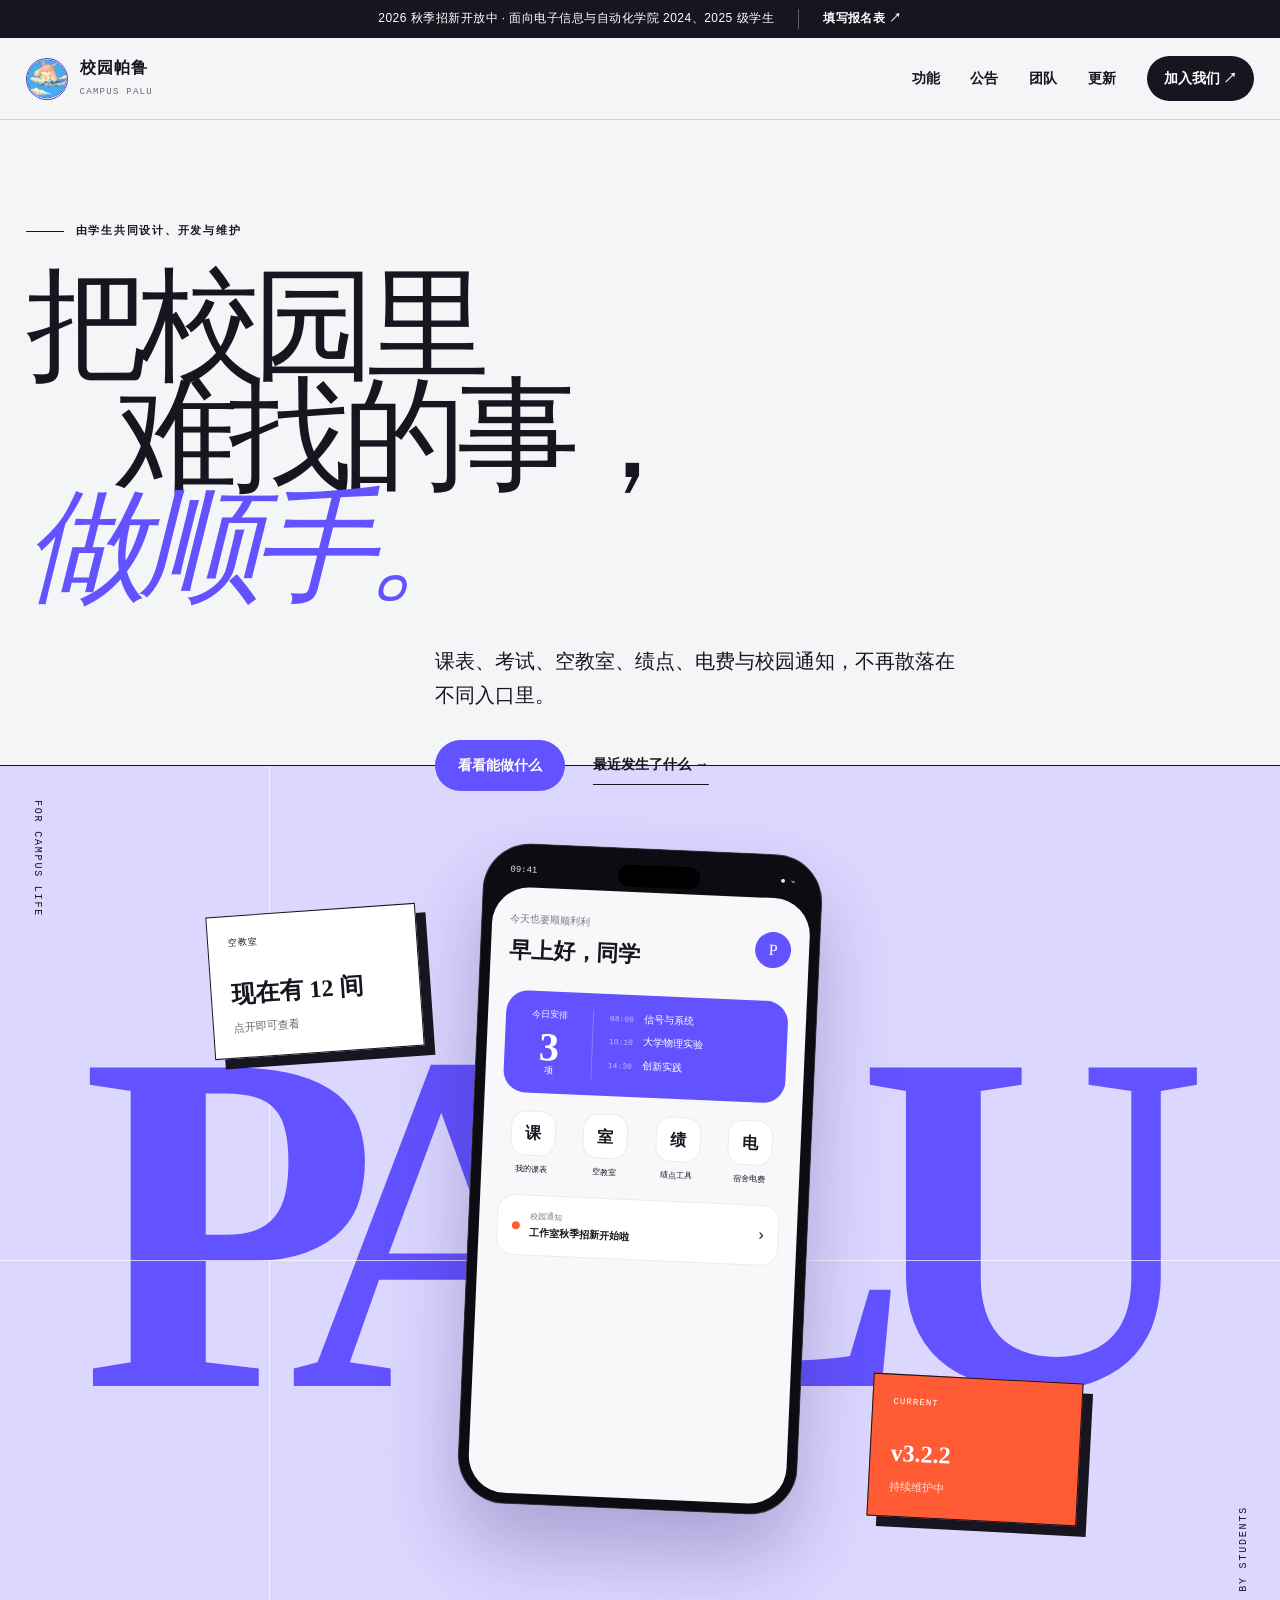
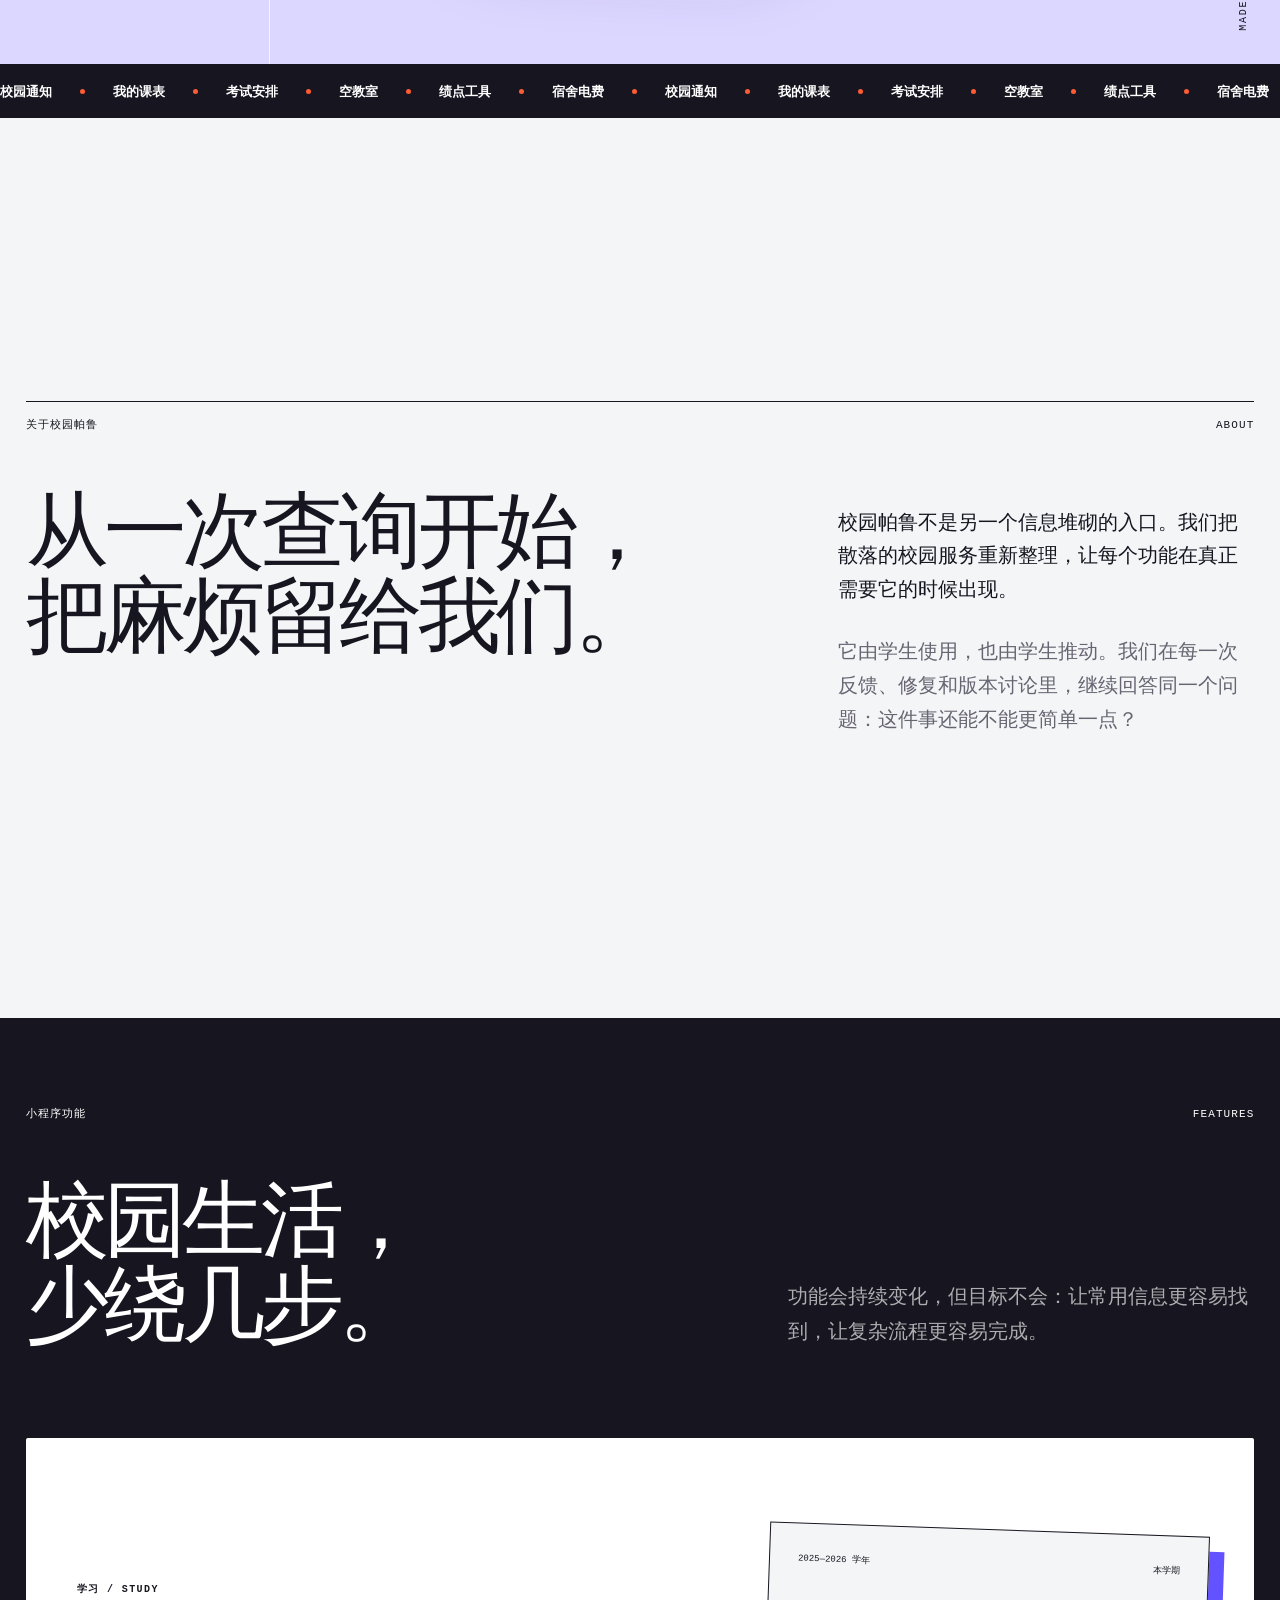
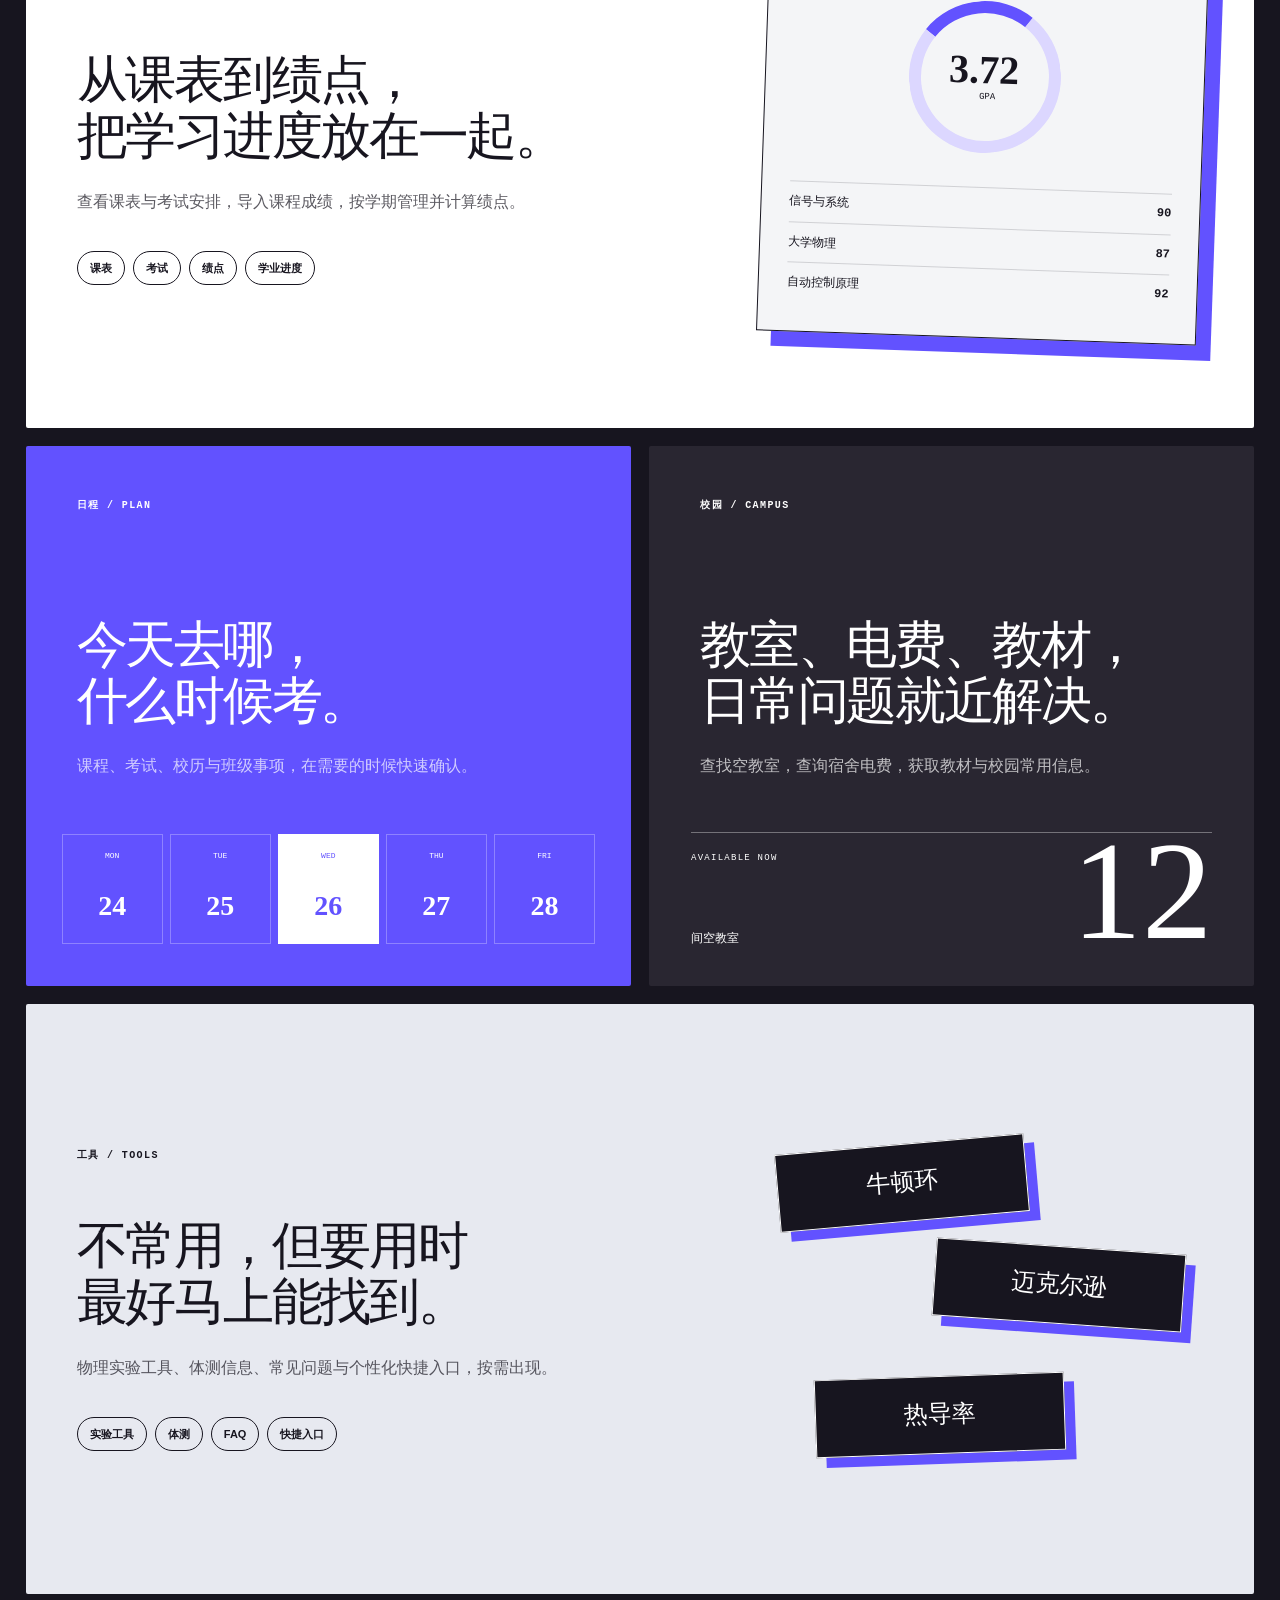
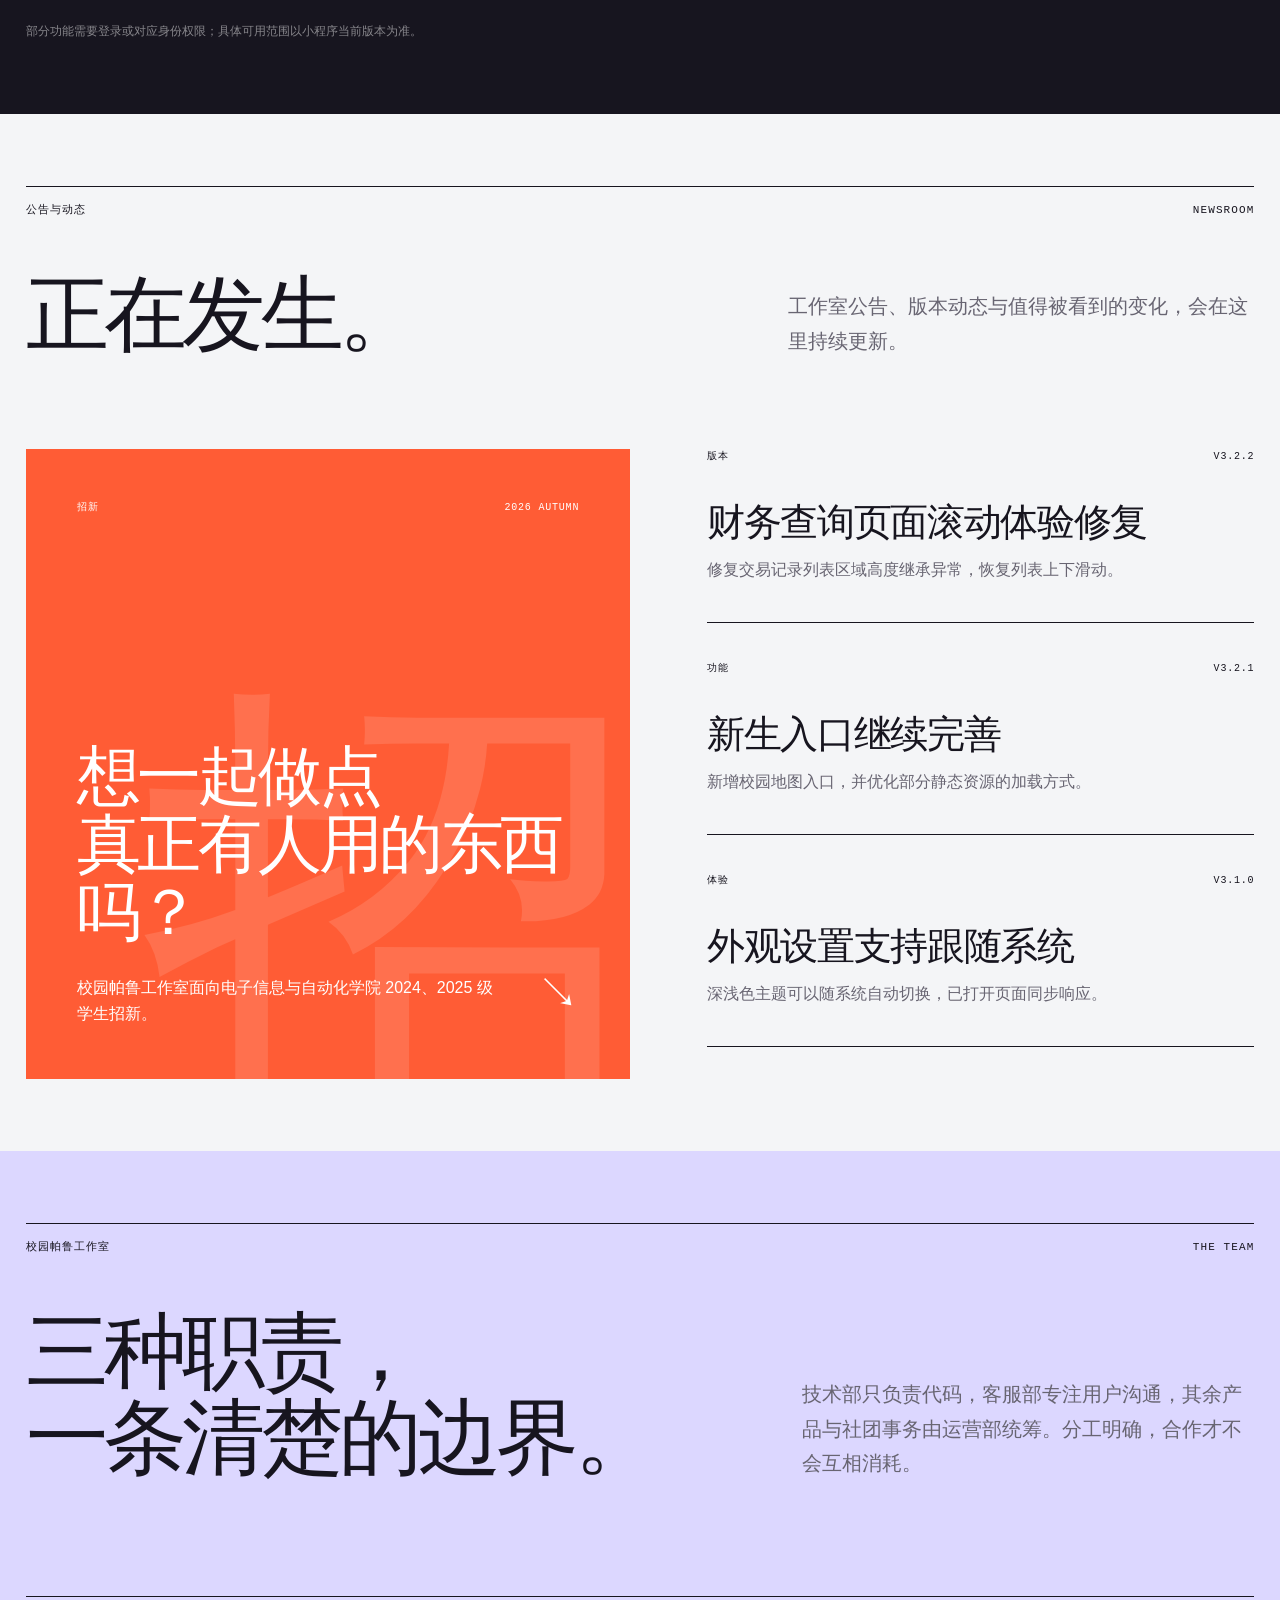
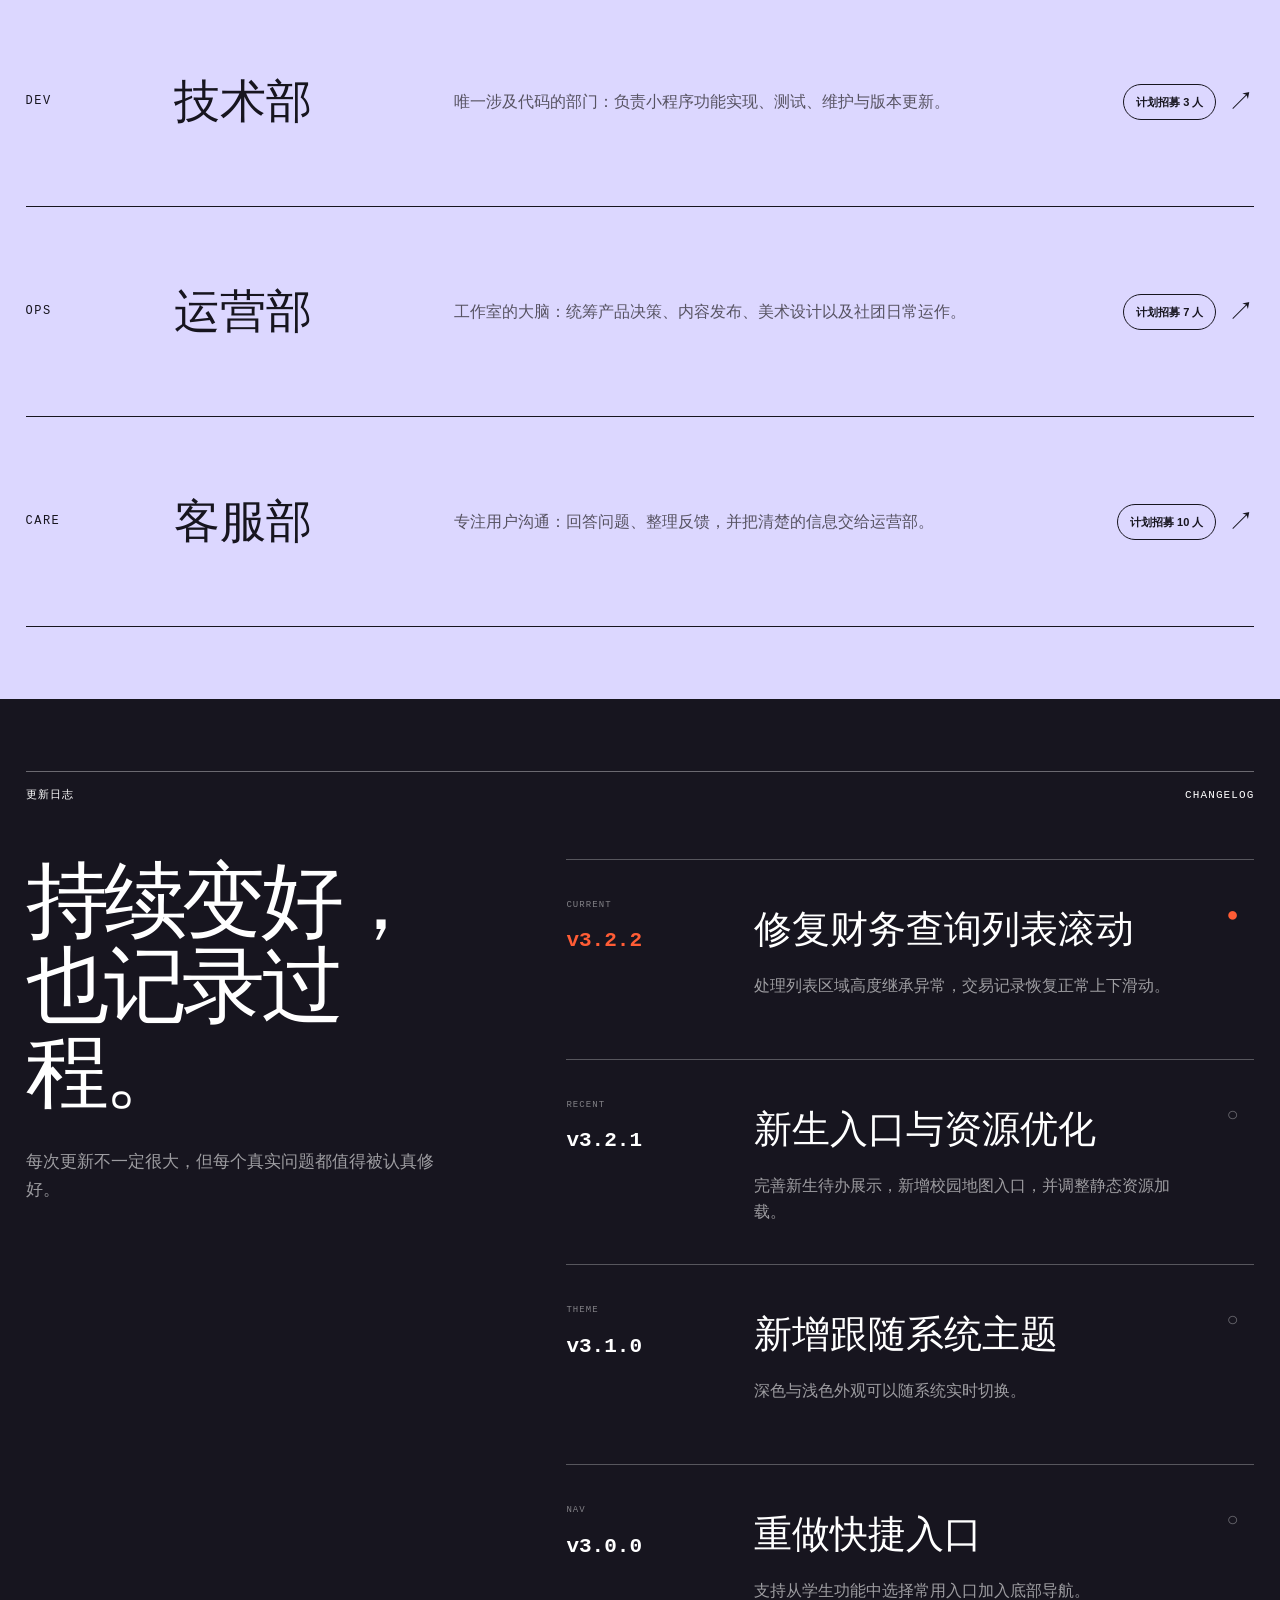
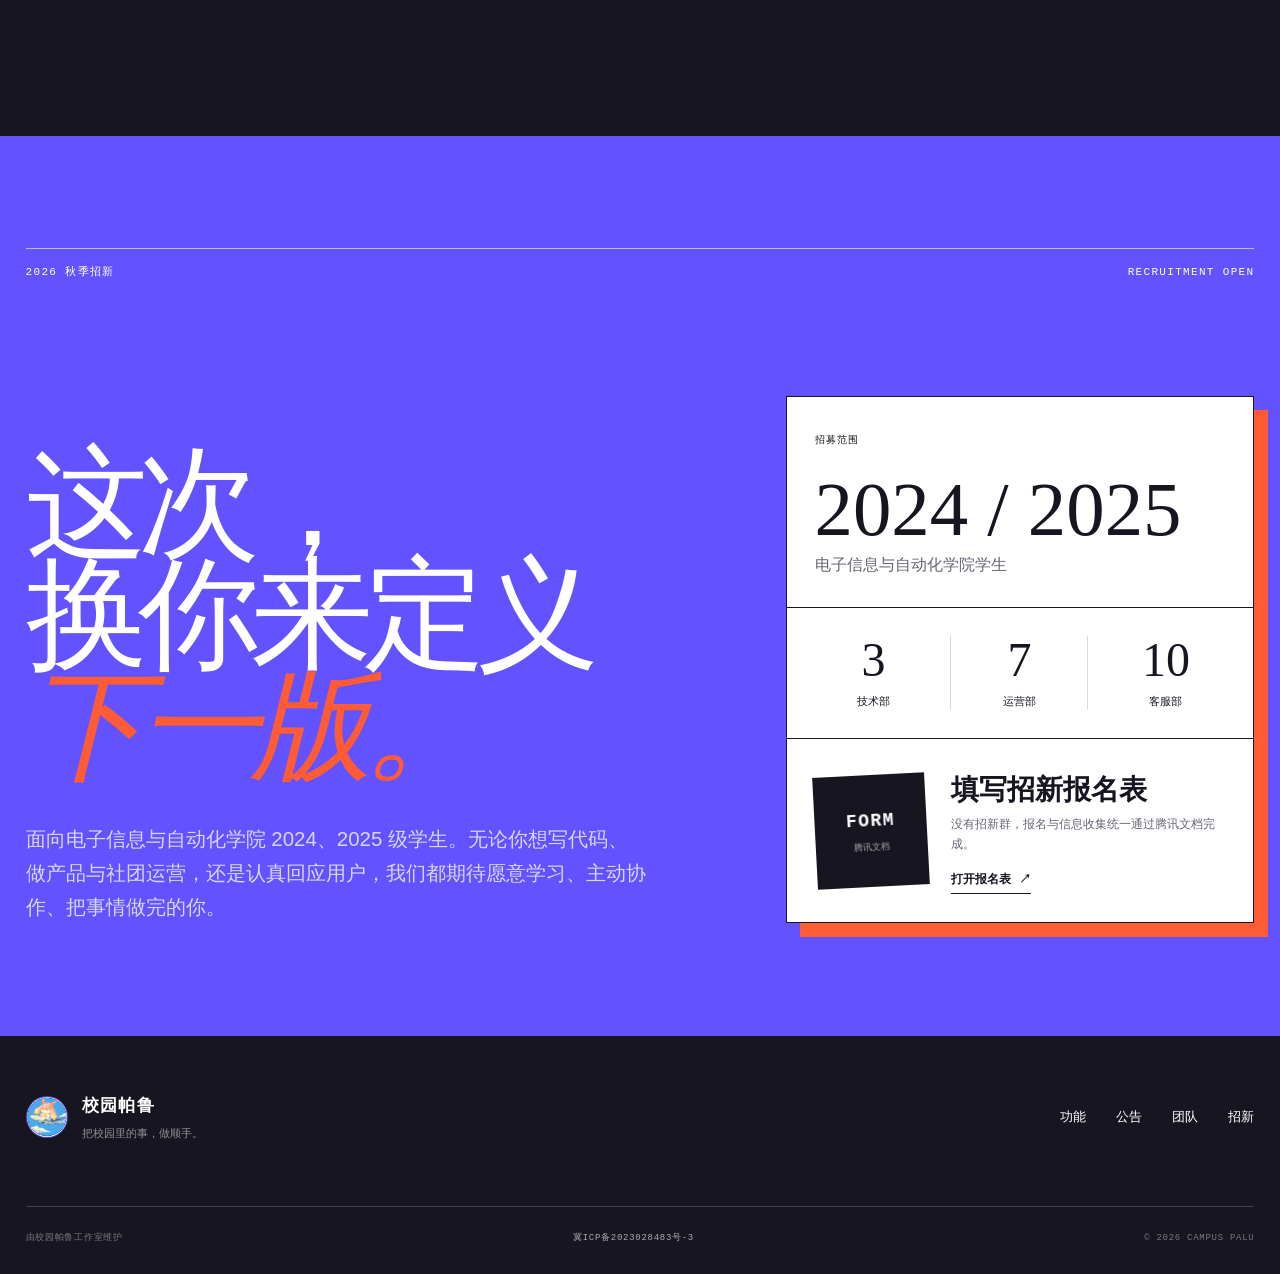
==== commit 48fea6a1: "content: define recruitment roles and workflow" ====
--- a/index.html
+++ b/index.html
@@ -19,7 +19,7 @@
 
     <div class="notice-strip" role="note">
       <p>2026 秋季招新开放中 · 面向电子信息与自动化学院 2024、2025 级学生</p>
-      <a href="#join">查看招新 <span aria-hidden="true">↗</span></a>
+      <a href="https://docs.qq.com/form/page/DSndFY3RuSkpsd05O" target="_blank" rel="noopener noreferrer">填写报名表 <span aria-hidden="true">↗</span></a>
     </div>
 
     <header class="site-header" data-header>
@@ -172,13 +172,13 @@
       <section class="team section-shell" id="team" aria-labelledby="team-title">
         <div class="section-tag reveal"><span>校园帕鲁工作室</span><span>THE TEAM</span></div>
         <div class="team-intro">
-          <h2 id="team-title" class="section-title reveal">不止写代码，<br />也一起决定做什么。</h2>
-          <p class="section-lead reveal">一个产品要被长期使用，需要开发、运营和用户沟通同时发生。我们把不同擅长的人放在同一张桌子上。</p>
+          <h2 id="team-title" class="section-title reveal">三种职责，<br />一条清楚的边界。</h2>
+          <p class="section-lead reveal">技术部只负责代码，客服部专注用户沟通，其余产品与社团事务由运营部统筹。分工明确，合作才不会互相消耗。</p>
         </div>
         <div class="department-list">
-          <a class="department reveal" href="./development.html"><div class="department-code">DEV</div><h3>开发部</h3><p>负责小程序的开发、测试与日常维护，把想法落成稳定可用的功能。</p><span class="department-action"><span class="department-open">计划招募 3 人</span><span class="department-arrow" aria-hidden="true">↗</span></span></a>
-          <a class="department reveal" href="./operations.html"><div class="department-code">OPS</div><h3>运营部</h3><p>参与版本决策、内容运营与活动策划，让产品和真实校园需求保持联系。</p><span class="department-action"><span class="department-open">计划招募 7 人</span><span class="department-arrow" aria-hidden="true">↗</span></span></a>
-          <a class="department reveal" href="./support.html"><div class="department-code">CARE</div><h3>客服部</h3><p>对接用户、整理反馈并协助解决问题，让每一次使用都有人回应。</p><span class="department-action"><span class="department-open">计划招募 10 人</span><span class="department-arrow" aria-hidden="true">↗</span></span></a>
+          <a class="department reveal" href="./development.html"><div class="department-code">DEV</div><h3>技术部</h3><p>唯一涉及代码的部门：负责小程序功能实现、测试、维护与版本更新。</p><span class="department-action"><span class="department-open">计划招募 3 人</span><span class="department-arrow" aria-hidden="true">↗</span></span></a>
+          <a class="department reveal" href="./operations.html"><div class="department-code">OPS</div><h3>运营部</h3><p>工作室的大脑：统筹产品决策、内容发布、美术设计以及社团日常运作。</p><span class="department-action"><span class="department-open">计划招募 7 人</span><span class="department-arrow" aria-hidden="true">↗</span></span></a>
+          <a class="department reveal" href="./support.html"><div class="department-code">CARE</div><h3>客服部</h3><p>专注用户沟通：回答问题、整理反馈，并把清楚的信息交给运营部。</p><span class="department-action"><span class="department-open">计划招募 10 人</span><span class="department-arrow" aria-hidden="true">↗</span></span></a>
         </div>
       </section>
 
@@ -200,14 +200,14 @@
         <div class="join-layout">
           <div class="join-copy">
             <h2 id="join-title" class="join-title reveal">这次，<br />换你来定义<br /><em>下一版。</em></h2>
-            <p class="join-lead reveal">面向电子信息与自动化学院 2024、2025 级学生。无论你更擅长开发、策划，还是与人沟通，我们都期待认真、主动、愿意一起把事情做完的你。</p>
+            <p class="join-lead reveal">面向电子信息与自动化学院 2024、2025 级学生。无论你想写代码、做产品与社团运营，还是认真回应用户，我们都期待愿意学习、主动协作、把事情做完的你。</p>
           </div>
           <div class="join-panel reveal">
             <div class="join-audience"><span>招募范围</span><strong>2024 / 2025</strong><p>电子信息与自动化学院学生</p></div>
-            <div class="join-counts" aria-label="各部门招募计划"><div><strong>3</strong><span>开发部</span></div><div><strong>7</strong><span>运营部</span></div><div><strong>10</strong><span>客服部</span></div></div>
-            <div class="join-action">
-              <div class="qr-placeholder" aria-label="招新群二维码待补充"><span>QR</span><small>待补充</small></div>
-              <div><strong>加入招新群</strong><p>二维码补充后，可在这里扫码加入。</p><span class="pending-label">发布前待补充</span></div>
+            <div class="join-counts" aria-label="各部门招募计划"><div><strong>3</strong><span>技术部</span></div><div><strong>7</strong><span>运营部</span></div><div><strong>10</strong><span>客服部</span></div></div>
+            <div class="join-action join-form-action">
+              <div class="form-mark" aria-hidden="true"><span>FORM</span><small>腾讯文档</small></div>
+              <div><strong>填写招新报名表</strong><p>没有招新群，报名与信息收集统一通过腾讯文档完成。</p><a class="join-form-link" href="https://docs.qq.com/form/page/DSndFY3RuSkpsd05O" target="_blank" rel="noopener noreferrer">打开报名表 <span aria-hidden="true">↗</span></a></div>
             </div>
           </div>
         </div>
--- a/styles.css
+++ b/styles.css
@@ -209,6 +209,9 @@
 .dept-hero-actions { display: flex; align-items: center; gap: 24px; font-family: var(--mono); font-size: 11px; }
 .dept-button { color: var(--ink); background: var(--dept-accent); border-color: var(--ink); }
 .dept-button:hover { color: #fff; background: var(--ink); }
+.dept-boundary { max-width: 760px; margin: 32px 0 0; padding-top: 18px; display: grid; grid-template-columns: 100px 1fr; gap: 18px; border-top: 1px solid var(--ink); font-size: 12px; line-height: 1.65; }
+.dept-boundary strong { font-family: var(--mono); font-size: 10px; letter-spacing: .1em; }
+.dept-boundary span { color: var(--muted); }
 .dept-emblem { width: min(34vw, 520px); aspect-ratio: 1; justify-self: center; position: relative; display: grid; place-items: center; background: var(--dept-accent); border: 1px solid var(--ink); border-radius: 50%; box-shadow: clamp(12px, 1.6vw, 26px) clamp(12px, 1.6vw, 26px) 0 var(--ink); }
 .dept-emblem img { width: 78%; aspect-ratio: 1; object-fit: cover; border: 1px solid var(--ink); border-radius: 50%; filter: saturate(.9); }
 .dept-emblem span { position: absolute; right: -4%; bottom: 8%; padding: 9px 14px; color: #fff; background: var(--ink); border: 1px solid var(--ink); font-family: var(--mono); font-size: 12px; font-weight: 700; letter-spacing: .08em; transform: rotate(-5deg); }
@@ -232,6 +235,70 @@
 .resource-card strong { margin: 58px 0 18px; font-family: var(--display); font-size: clamp(28px, 2.5vw, 42px); font-weight: 500; line-height: 1.1; }
 .resource-card p { color: rgb(23 21 31 / 66%); }
 .resource-status { width: fit-content; margin-top: 18px; padding: 5px 9px; color: #fff; background: var(--ink); font-family: var(--mono); font-size: 9px; letter-spacing: .08em; }
+.plan-disclaimer { margin: 24px 0 0; color: rgb(23 21 31 / 58%); font-family: var(--mono); font-size: 9px; letter-spacing: .06em; }
+.dept-opportunity { background: #fff; }
+.promise-grid { display: grid; grid-template-columns: repeat(3, 1fr); border-top: 1px solid var(--ink); border-left: 1px solid var(--ink); }
+.promise-card { min-height: 360px; padding: clamp(26px, 3vw, 44px); display: flex; flex-direction: column; border-right: 1px solid var(--ink); border-bottom: 1px solid var(--ink); }
+.promise-card > span { margin-bottom: auto; color: var(--dept-accent-deep); font-family: var(--mono); font-size: 10px; font-weight: 700; letter-spacing: .14em; }
+.promise-card strong { margin: 64px 0 18px; font-family: var(--display); font-size: clamp(30px, 2.7vw, 44px); font-weight: 500; line-height: 1.08; }
+.promise-card p { margin-bottom: 0; color: var(--muted); }
+.dept-principles { background: #e7e9f0; }
+.principles-layout { display: grid; grid-template-columns: minmax(340px, .82fr) minmax(520px, 1.18fr); gap: clamp(64px, 10vw, 160px); align-items: start; }
+.principles-layout > .resource-heading { margin: 0; display: block; }
+.principles-layout > .resource-heading p { margin-top: 32px; }
+.principles-list { border-top: 1px solid var(--ink); }
+.principles-list article { min-height: 145px; padding: 26px 0; display: grid; grid-template-columns: 54px 1fr; gap: 24px; border-bottom: 1px solid var(--ink); }
+.principles-list article > span { padding-top: 7px; font-family: var(--mono); font-size: 10px; }
+.principles-list h3 { margin-bottom: 8px; font-family: var(--display); font-size: clamp(25px, 2.2vw, 36px); font-weight: 500; }
+.principles-list p { margin-bottom: 0; color: var(--muted); }
+.faq-list { border-top: 1px solid var(--ink); }
+.faq-list details { border-bottom: 1px solid var(--ink); }
+.faq-list summary { min-height: 94px; padding: 24px 56px 24px 0; position: relative; display: flex; align-items: center; gap: 28px; cursor: pointer; font-family: var(--display); font-size: clamp(22px, 2.3vw, 34px); line-height: 1.3; list-style: none; }
+.faq-list summary::-webkit-details-marker { display: none; }
+.faq-list summary::after { content: "+"; position: absolute; right: 8px; font-family: var(--sans); font-size: 30px; font-weight: 300; transition: transform 180ms ease; }
+.faq-list details[open] summary::after { transform: rotate(45deg); }
+.faq-list summary span { flex: 0 0 58px; font-family: var(--mono); font-size: 10px; font-weight: 700; letter-spacing: .1em; }
+.faq-list details > p { max-width: 920px; margin: 0 0 28px 86px; color: rgb(23 21 31 / 68%); font-size: 16px; }
+.feedback-section { color: #fff; background: var(--ink); }
+.feedback-section .resource-heading p { color: rgb(255 255 255 / 62%); }
+.feedback-flow { margin: 0; padding: 0; display: grid; grid-template-columns: repeat(5, 1fr); border-top: 1px solid rgb(255 255 255 / 42%); border-left: 1px solid rgb(255 255 255 / 42%); list-style: none; }
+.feedback-flow li { min-height: 310px; padding: clamp(22px, 2.5vw, 36px); display: flex; flex-direction: column; border-right: 1px solid rgb(255 255 255 / 42%); border-bottom: 1px solid rgb(255 255 255 / 42%); }
+.feedback-flow li > span { margin-bottom: auto; color: var(--dept-accent); font-family: var(--mono); font-size: 10px; }
+.feedback-flow strong { display: block; margin: 54px 0 14px; font-family: var(--display); font-size: clamp(24px, 2.1vw, 34px); font-weight: 500; }
+.feedback-flow p { margin-bottom: 0; color: rgb(255 255 255 / 58%); font-size: 14px; }
+.care-examples { background: #e7e9f0; }
+.example-grid { display: grid; grid-template-columns: 1.2fr .9fr .9fr; gap: 18px; }
+.message-example { min-height: 390px; padding: clamp(26px, 3vw, 42px); display: flex; flex-direction: column; background: #fff; border: 1px solid var(--ink); box-shadow: 9px 9px 0 var(--dept-accent); }
+.message-example > span { font-family: var(--mono); font-size: 10px; font-weight: 700; letter-spacing: .1em; }
+.message-example blockquote { margin: auto 0 0; font-family: var(--display); font-size: clamp(20px, 1.9vw, 30px); line-height: 1.55; }
+.ops-domain-intro { display: grid; grid-template-columns: minmax(340px, .72fr) minmax(600px, 1.28fr); gap: clamp(64px, 9vw, 140px); }
+.ops-domain-intro > h2 { margin: 0; font-family: var(--display); font-size: clamp(52px, 6.2vw, 104px); font-weight: 500; letter-spacing: -.06em; line-height: 1.02; }
+.ops-domain-grid { display: grid; grid-template-columns: repeat(2, 1fr); border-top: 1px solid rgb(255 255 255 / 40%); border-left: 1px solid rgb(255 255 255 / 40%); }
+.ops-domain-card { min-height: 520px; padding: clamp(28px, 3.4vw, 52px); border-right: 1px solid rgb(255 255 255 / 40%); border-bottom: 1px solid rgb(255 255 255 / 40%); }
+.ops-domain-card > span { color: var(--dept-accent); font-family: var(--mono); font-size: 10px; letter-spacing: .12em; }
+.ops-domain-card h3 { margin: 72px 0 22px; font-family: var(--display); font-size: clamp(38px, 3.7vw, 58px); font-weight: 500; }
+.ops-domain-card p { color: rgb(255 255 255 / 64%); }
+.ops-domain-card ul { margin: 34px 0 0; padding: 0; list-style: none; }
+.ops-domain-card li { padding: 10px 0; border-top: 1px solid rgb(255 255 255 / 24%); font-size: 13px; }
+.handoff-flow { margin: 0 0 clamp(58px, 8vw, 110px); padding: 0; display: grid; grid-template-columns: repeat(5, 1fr); list-style: none; border-top: 1px solid var(--ink); border-left: 1px solid var(--ink); }
+.handoff-flow li { min-height: 190px; padding: 24px; display: flex; flex-direction: column; justify-content: space-between; border-right: 1px solid var(--ink); border-bottom: 1px solid var(--ink); }
+.handoff-flow li::after { content: "→"; align-self: flex-end; font-size: 24px; }
+.handoff-flow li:last-child::after { content: "✓"; }
+.handoff-flow li.is-core { color: #fff; background: var(--ink); }
+.handoff-flow span { font-family: var(--mono); font-size: 9px; letter-spacing: .1em; }
+.handoff-flow strong { max-width: 160px; font-family: var(--display); font-size: 24px; font-weight: 500; line-height: 1.2; }
+.ops-responsibility-grid { display: grid; grid-template-columns: repeat(2, 1fr); border-top: 1px solid var(--ink); border-left: 1px solid var(--ink); }
+.ops-responsibility-grid article { min-height: 280px; padding: clamp(26px, 3.5vw, 48px); border-right: 1px solid var(--ink); border-bottom: 1px solid var(--ink); }
+.ops-responsibility-grid span { font-family: var(--mono); font-size: 9px; letter-spacing: .12em; }
+.ops-responsibility-grid h3 { margin: 62px 0 14px; font-family: var(--display); font-size: clamp(30px, 3vw, 46px); font-weight: 500; }
+.ops-responsibility-grid p { max-width: 580px; margin-bottom: 0; color: rgb(23 21 31 / 66%); }
+.ops-community { background: #fff; }
+.community-ledger { border-top: 1px solid var(--ink); }
+.community-ledger article { min-height: 150px; padding: 28px 0; display: grid; grid-template-columns: 100px minmax(260px, .55fr) 1fr; gap: 30px; align-items: start; border-bottom: 1px solid var(--ink); }
+.community-ledger article > span { padding-top: 8px; font-family: var(--mono); font-size: 10px; font-weight: 700; letter-spacing: .12em; }
+.community-ledger h3 { margin: 0; font-family: var(--display); font-size: clamp(28px, 2.7vw, 42px); font-weight: 500; }
+.community-ledger p { max-width: 620px; margin: 7px 0 0; color: var(--muted); }
+.ops-closing { max-width: 920px; margin: clamp(54px, 7vw, 86px) 0 0 auto; font-family: var(--display); font-size: clamp(28px, 3.5vw, 52px); line-height: 1.35; }
 .department-footer { background: var(--ink); }
 
 .changelog { color: #fff; background: var(--ink); }
@@ -268,13 +335,13 @@
 .join-counts strong { font-family: var(--display); font-size: 48px; font-weight: 500; line-height: 1; }
 .join-counts span { margin-top: 8px; font-size: 11px; }
 .join-action { display: grid; grid-template-columns: 112px 1fr; gap: 24px; align-items: center; }
-.qr-placeholder { aspect-ratio: 1; display: grid; place-content: center; border: 1px dashed var(--ink); background: repeating-linear-gradient(45deg, #fff 0 6px, #ececf1 6px 12px); text-align: center; }
-.qr-placeholder span, .qr-placeholder small { padding: 1px 6px; display: block; background: #fff; }
-.qr-placeholder span { font-family: var(--mono); font-size: 20px; font-weight: 700; }
-.qr-placeholder small { font-size: 9px; }
+.form-mark { aspect-ratio: 1; display: grid; place-content: center; color: #fff; background: var(--ink); border: 1px solid var(--ink); text-align: center; transform: rotate(-3deg); }
+.form-mark span, .form-mark small { display: block; }
+.form-mark span { font-family: var(--mono); font-size: 18px; font-weight: 700; letter-spacing: .08em; }
+.form-mark small { margin-top: 4px; color: rgb(255 255 255 / 62%); font-size: 9px; }
 .join-action strong { display: block; font-family: var(--display); font-size: 28px; }
 .join-action p { margin: 2px 0 10px; color: var(--muted); font-size: 12px; }
-.pending-label { padding: 4px 8px; color: #fff; background: var(--orange); font-family: var(--mono); font-size: 9px; }
+.join-form-link { display: inline-flex; align-items: center; gap: 8px; padding-bottom: 4px; border-bottom: 1px solid var(--ink); font-size: 12px; font-weight: 800; }
 
 .site-footer { padding: 56px var(--gutter) 28px; color: #fff; background: var(--ink); display: grid; grid-template-columns: 1fr auto; gap: 64px; }
 .footer-brand { display: flex; gap: 14px; align-items: center; }
@@ -329,6 +396,15 @@
   .dept-hero { grid-template-columns: 1fr minmax(280px, .65fr); }
   .dept-overview-grid { grid-template-columns: 1fr; }
   .resource-heading { grid-template-columns: 1fr; }
+  .principles-layout, .ops-domain-intro { grid-template-columns: 1fr; }
+  .promise-grid { grid-template-columns: 1fr; }
+  .promise-card { min-height: 280px; }
+  .feedback-flow { grid-template-columns: repeat(2, 1fr); }
+  .example-grid { grid-template-columns: 1fr; }
+  .ops-domain-intro { gap: 54px; }
+  .handoff-flow { grid-template-columns: repeat(3, 1fr); }
+  .community-ledger article { grid-template-columns: 80px 1fr; }
+  .community-ledger p { grid-column: 2; }
   .changelog-heading { position: static; }
   .join-layout { align-items: start; }
   .join-panel { width: min(100%, 660px); }
@@ -402,6 +478,7 @@
   .dept-hero h1 { margin-bottom: 24px; font-size: clamp(76px, 23vw, 110px); }
   .dept-lead { font-size: 16px; }
   .dept-emblem { width: min(58vw, 280px); order: -1; }
+  .dept-boundary { grid-template-columns: 1fr; gap: 8px; }
   .dept-overview-grid { gap: 54px; }
   .dept-overview h2, .resource-heading h2 { font-size: clamp(46px, 13vw, 68px); }
   .dept-facts article { grid-template-columns: 42px 1fr; }
@@ -409,6 +486,23 @@
   .resource-heading { gap: 28px; }
   .resource-grid { grid-template-columns: 1fr; }
   .resource-card { min-height: 300px; }
+  .promise-grid, .ops-domain-grid, .ops-responsibility-grid { grid-template-columns: 1fr; }
+  .promise-card { min-height: 300px; }
+  .principles-layout { gap: 54px; }
+  .principles-list article { grid-template-columns: 38px 1fr; gap: 16px; }
+  .faq-list summary { min-height: 84px; padding: 20px 44px 20px 0; display: block; font-size: 22px; }
+  .faq-list summary span { margin-bottom: 8px; display: block; }
+  .faq-list details > p { margin: 0 0 24px; font-size: 14px; }
+  .feedback-flow, .handoff-flow { grid-template-columns: 1fr; }
+  .feedback-flow li { min-height: 230px; }
+  .message-example { min-height: 330px; box-shadow: 6px 6px 0 var(--dept-accent); }
+  .ops-domain-intro > h2 { font-size: clamp(46px, 13vw, 68px); }
+  .ops-domain-grid { grid-template-columns: 1fr; }
+  .ops-domain-card { min-height: 460px; }
+  .handoff-flow li { min-height: 160px; }
+  .ops-responsibility-grid { grid-template-columns: 1fr; }
+  .community-ledger article { grid-template-columns: 1fr; gap: 10px; }
+  .community-ledger p { grid-column: 1; }
   .changelog-layout { gap: 56px; }
   .version-item { grid-template-columns: 110px 1fr; gap: 18px; }
   .version-mark { display: none; }
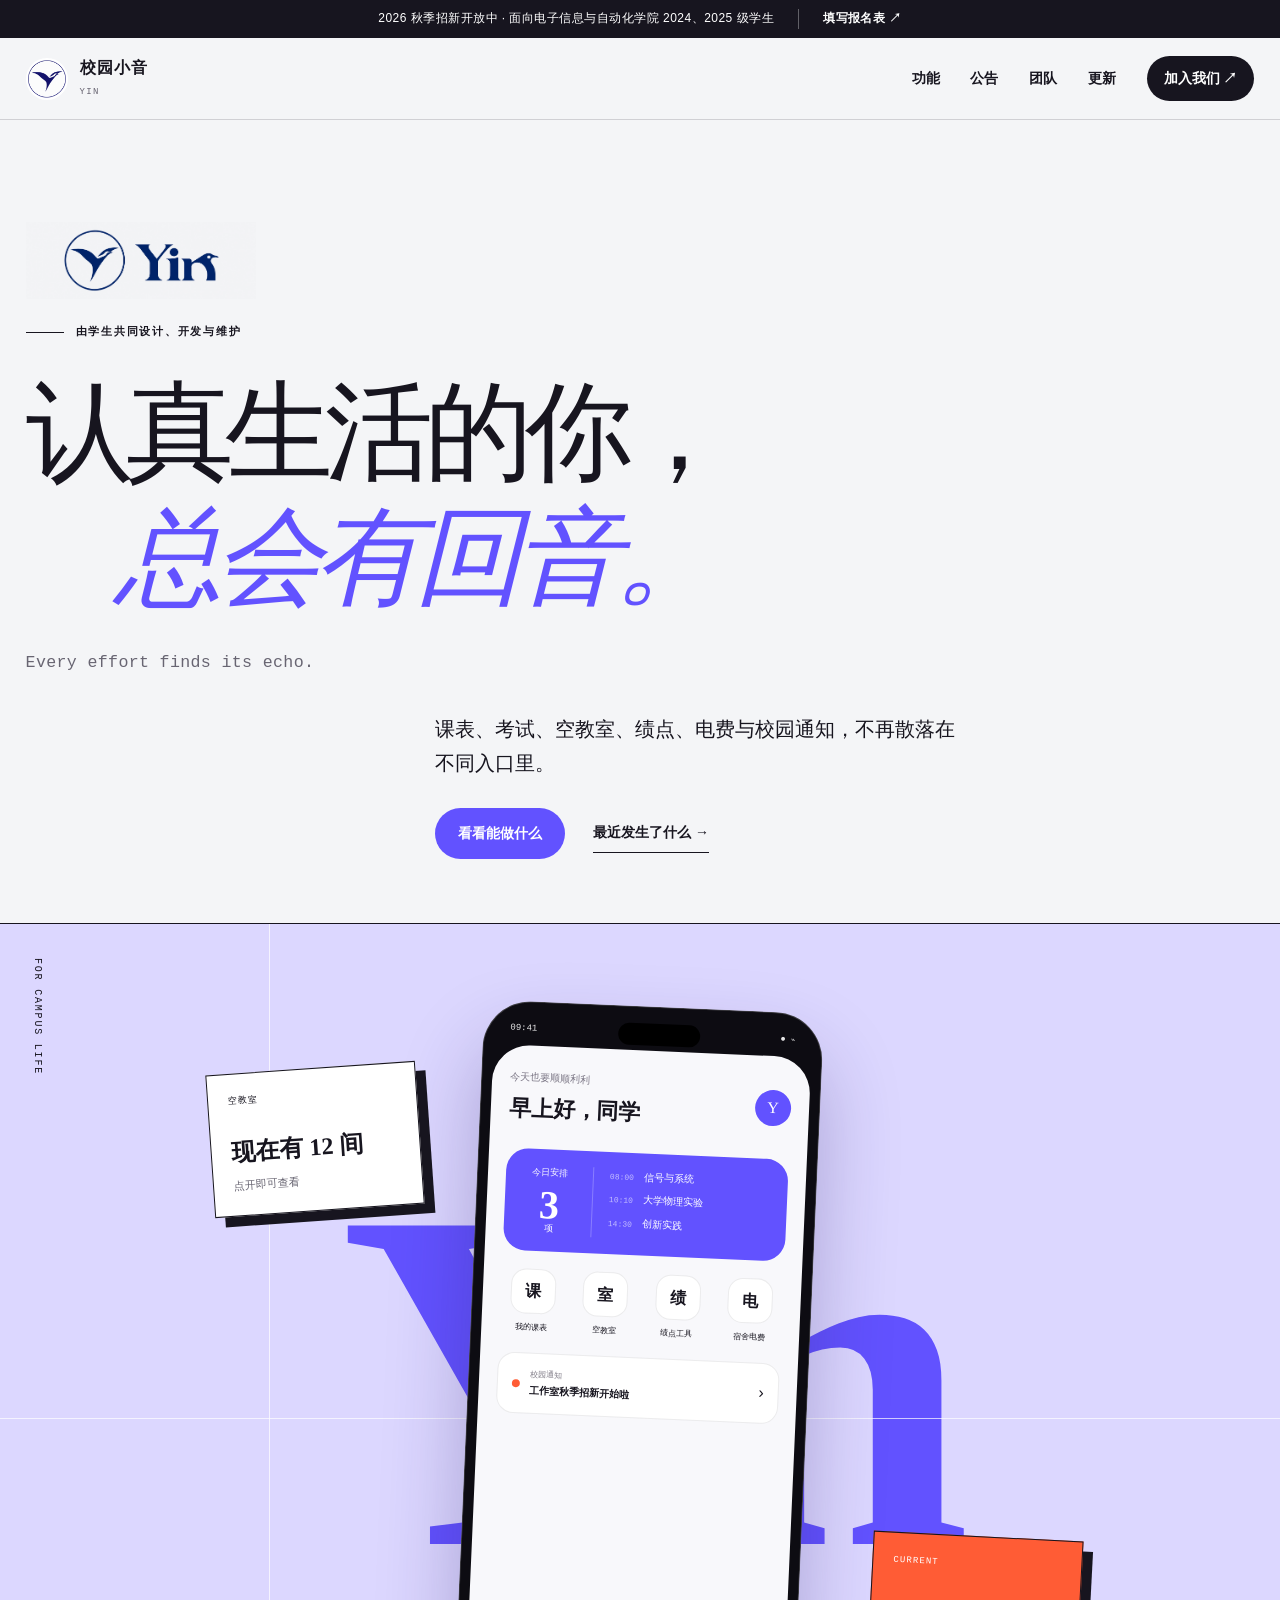
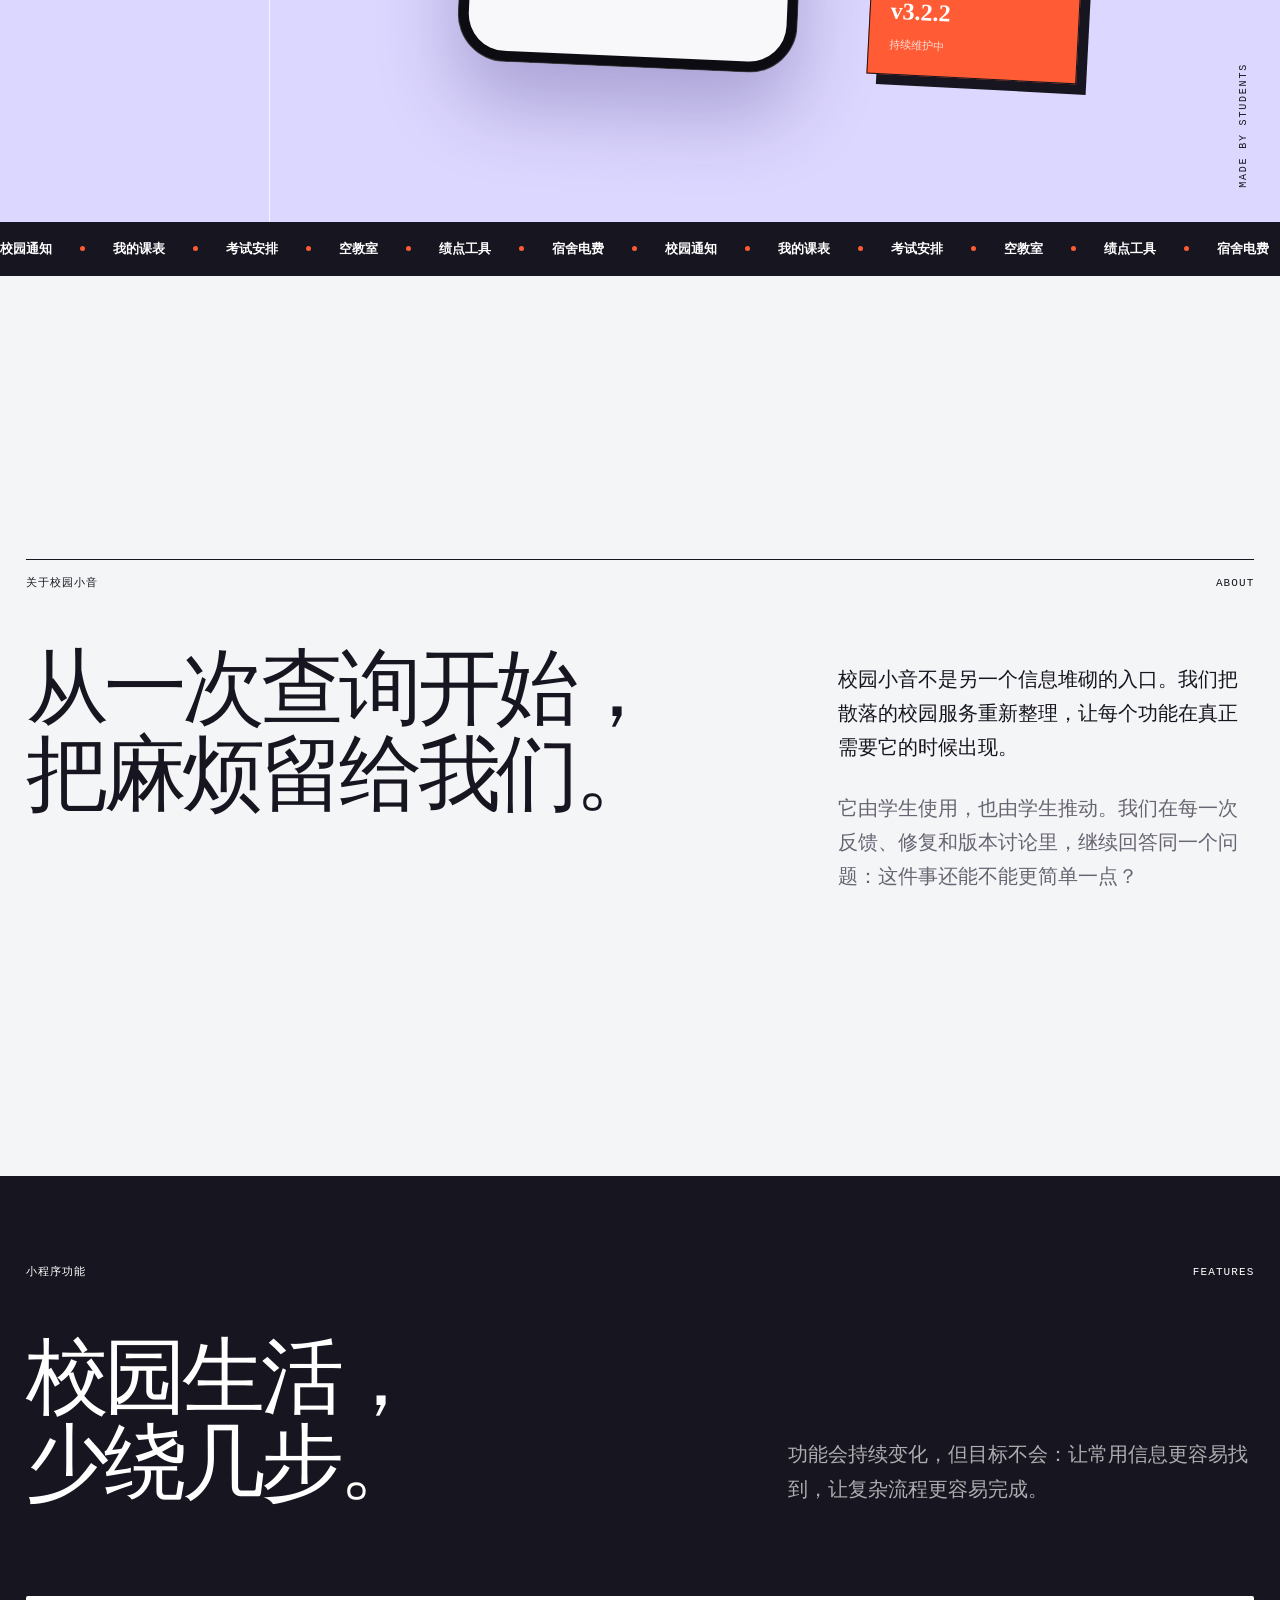
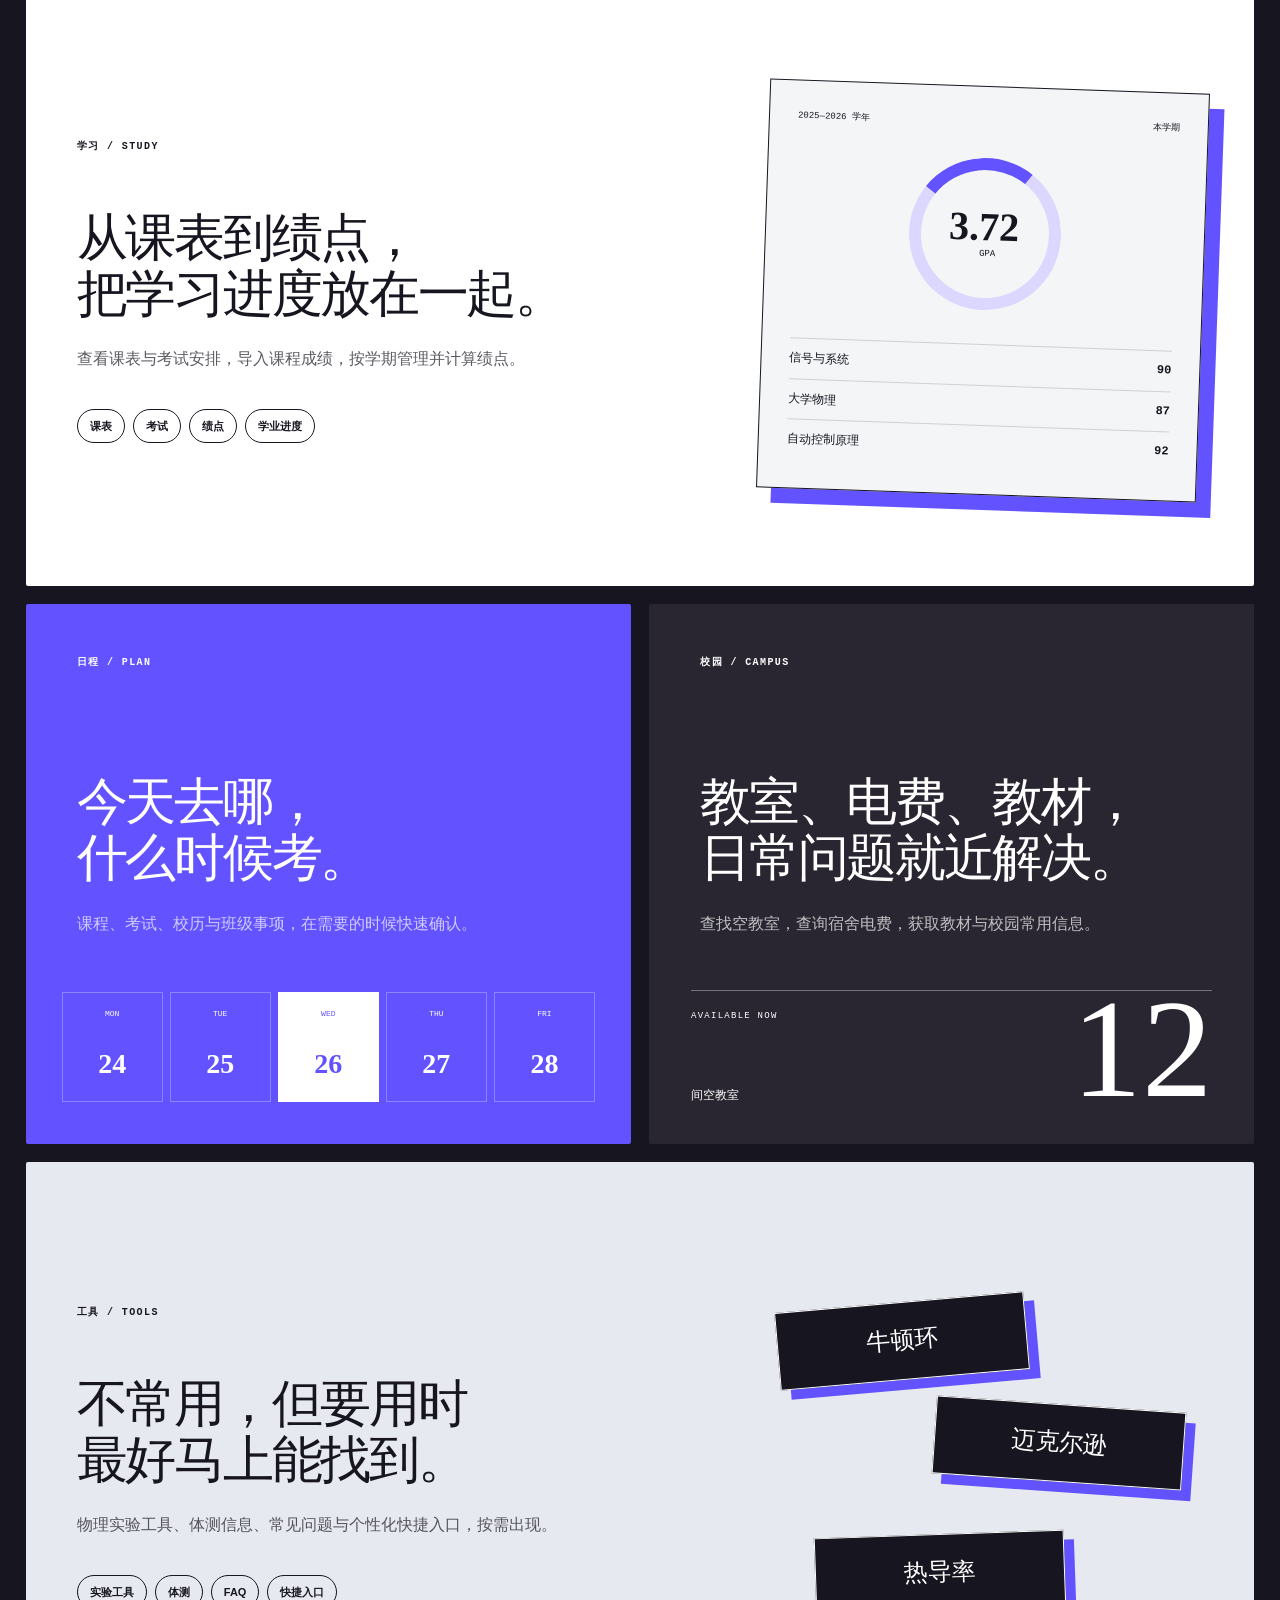
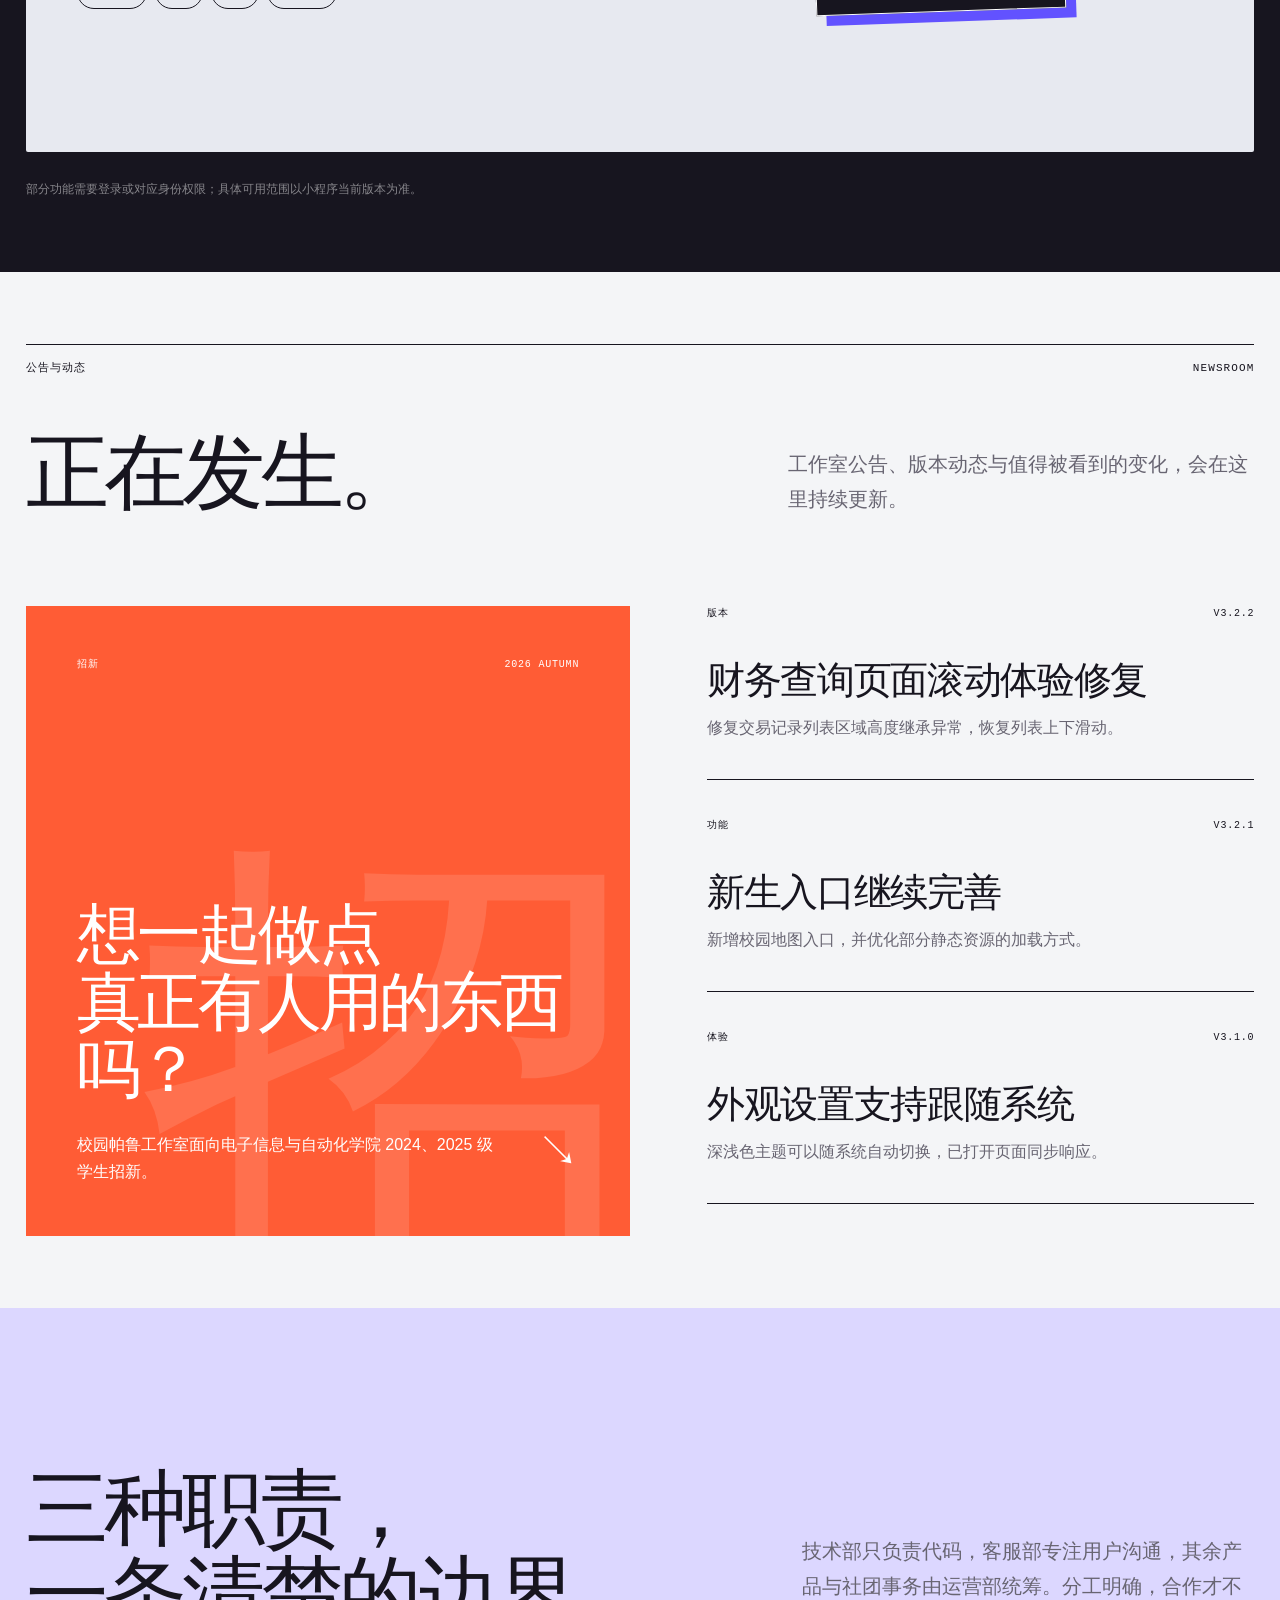
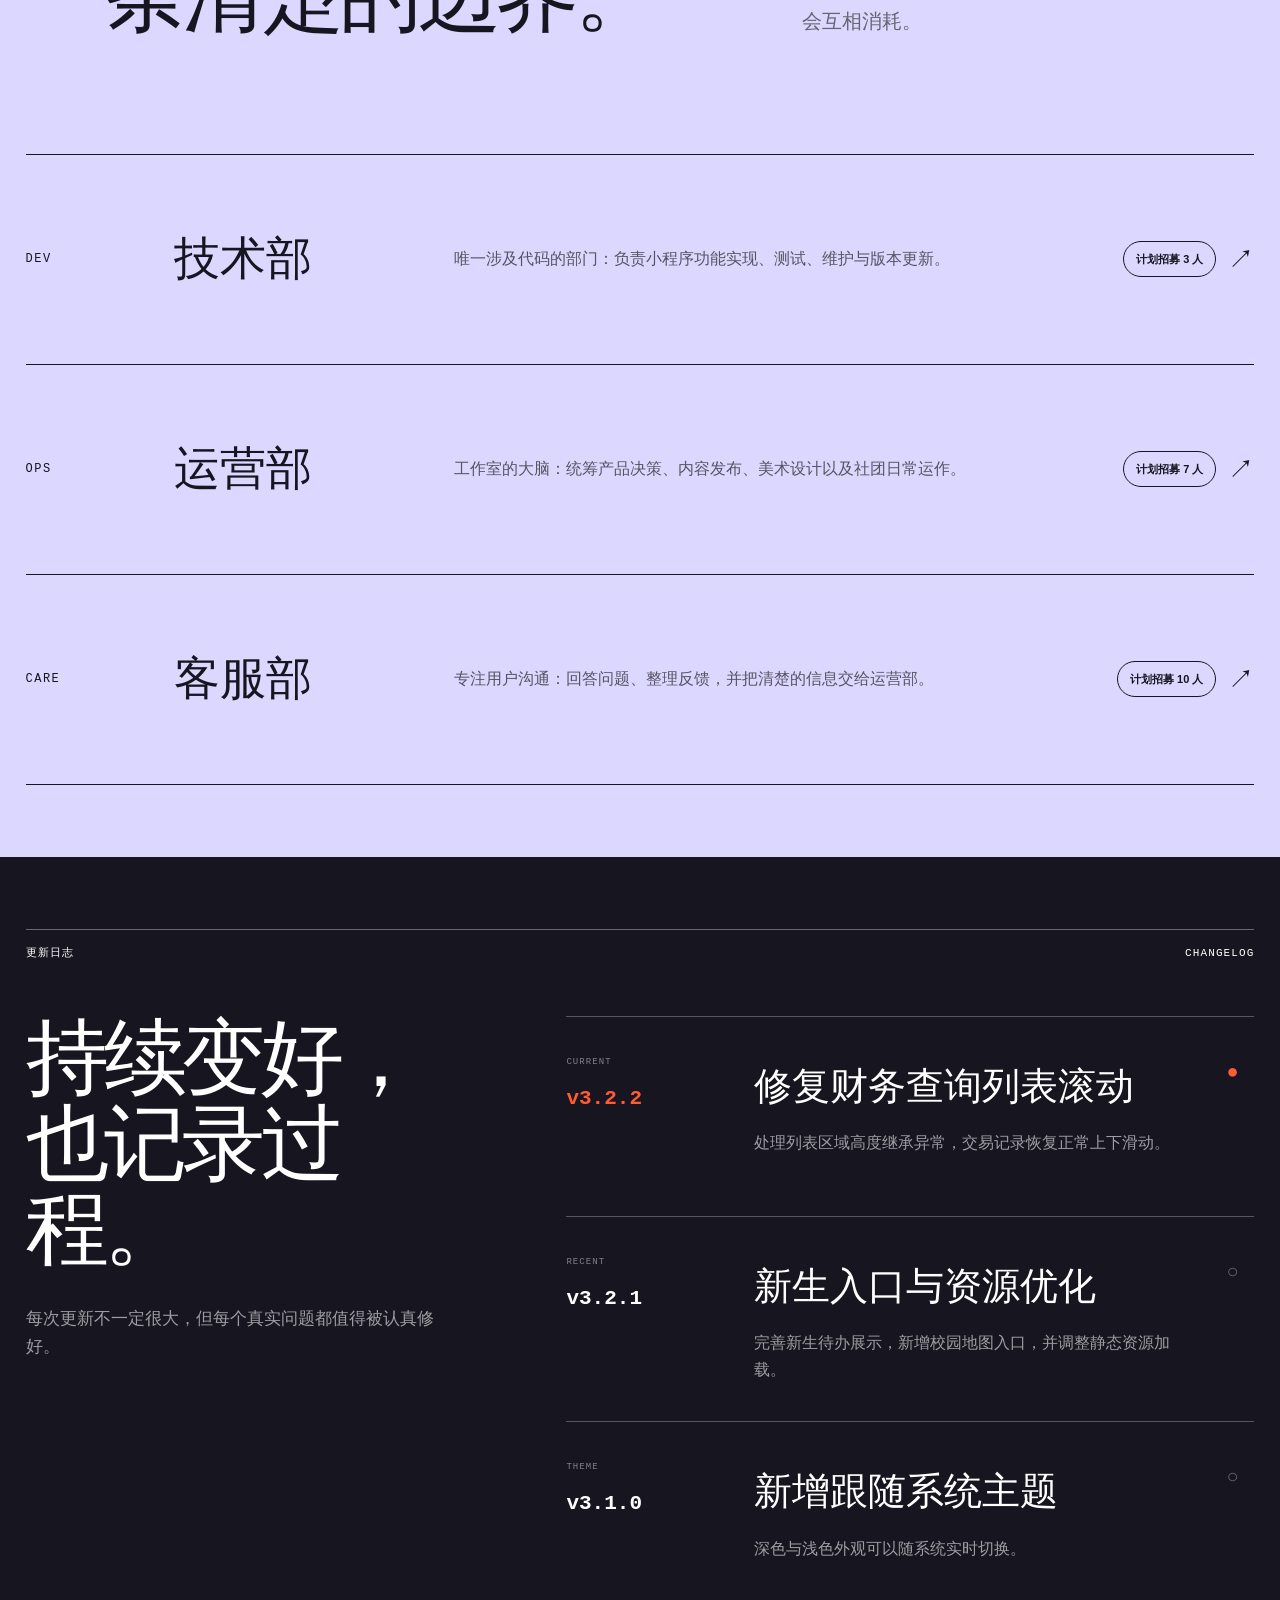
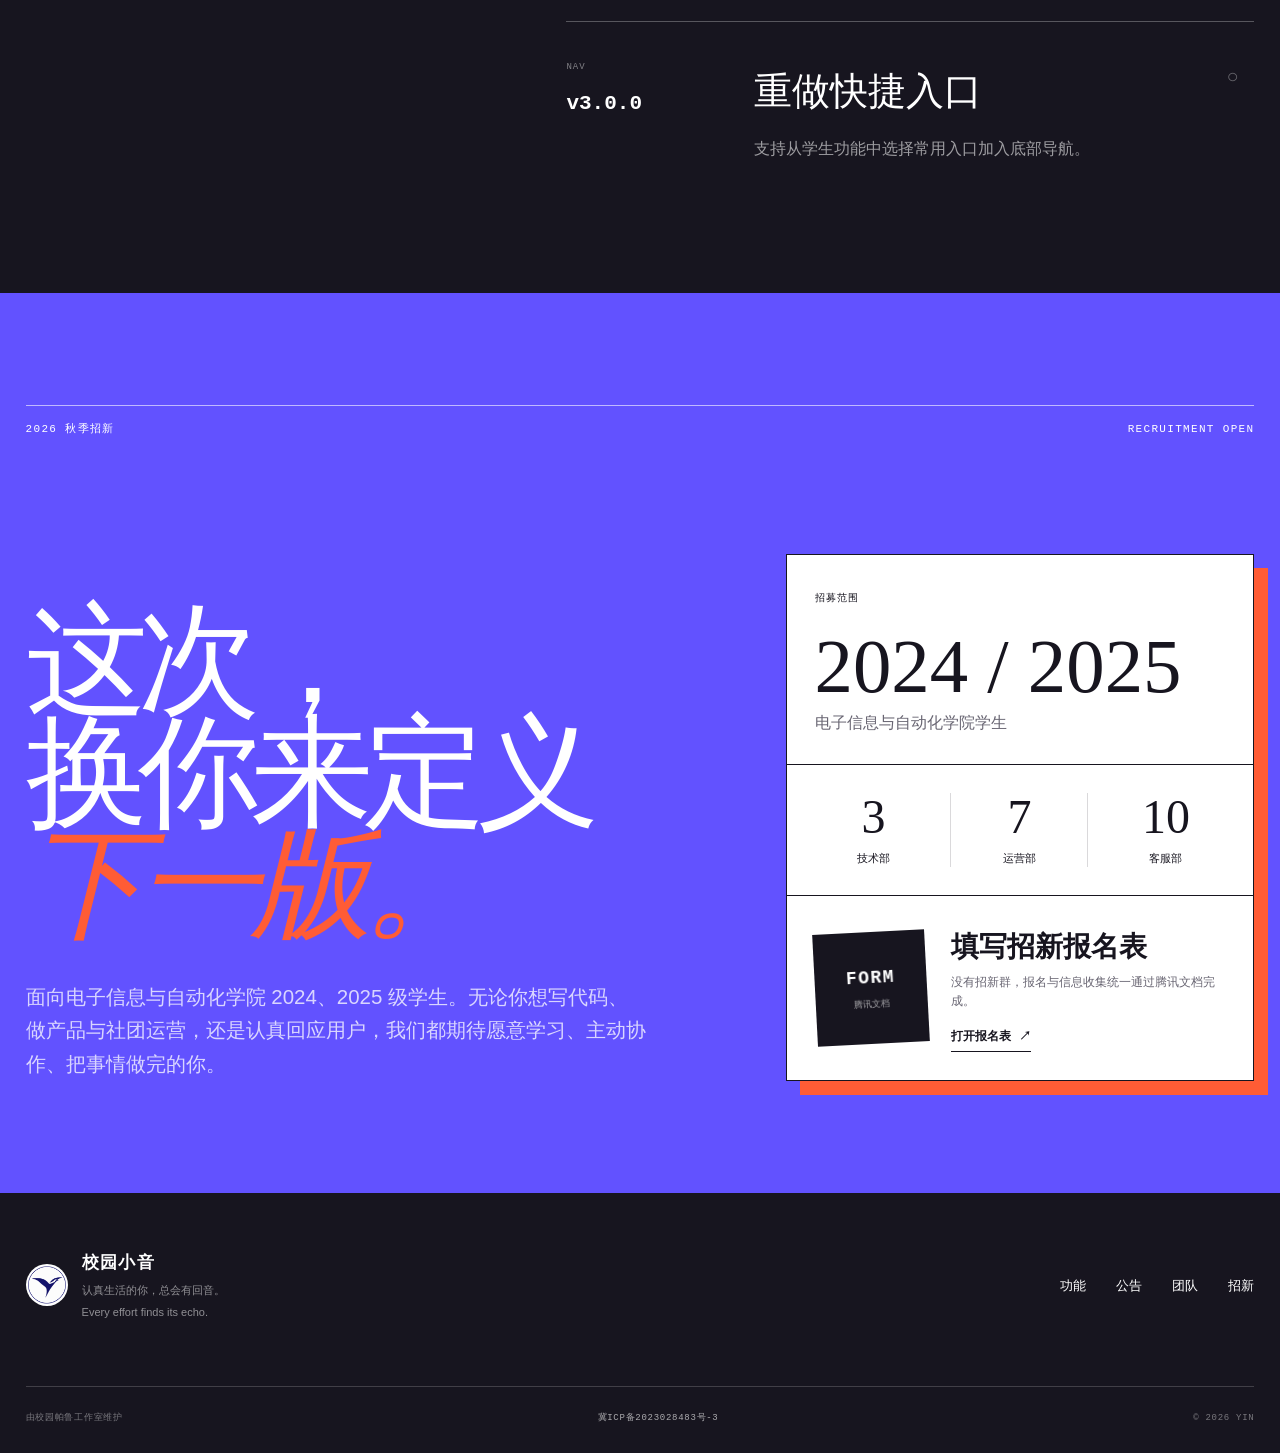
==== commit bc69b41c: "Update homepage to Xiaoyin branding and echo slogan" ====
--- a/index.html
+++ b/index.html
@@ -3,18 +3,18 @@
   <head>
     <meta charset="UTF-8" />
     <meta name="viewport" content="width=device-width, initial-scale=1.0" />
-    <meta name="description" content="校园帕鲁工作室官方网站。了解小程序功能、团队动态、版本更新与招新信息。" />
+    <meta name="description" content="认真生活的你，总会有回音。校园小音由学生共同设计、开发与维护，将课表、考试、成绩和校园生活服务放在一起。" />
     <meta name="theme-color" content="#f4f5f7" />
-    <meta property="og:title" content="凌音小窝｜校园帕鲁｜把校园里的事，做顺手" />
-    <meta property="og:description" content="由学生共同设计、开发和维护的校园工具。" />
-    <title>凌音小窝｜校园帕鲁｜把校园里的事，做顺手</title>
-    <link rel="icon" href="./assets/palu-app-icon.png" type="image/png" />
-    <link rel="apple-touch-icon" href="./assets/palu-app-icon.png" />
+    <meta property="og:title" content="校园小音｜认真生活的你，总会有回音。" />
+    <meta property="og:description" content="认真生活的你，总会有回音。Every effort finds its echo. 由学生共同设计、开发和维护的校园工具。" />
+    <title>校园小音｜认真生活的你，总会有回音。</title>
+    <link rel="icon" href="./assets/xiaoyin-app-icon.png" type="image/png" />
+    <link rel="apple-touch-icon" href="./assets/xiaoyin-app-icon.png" />
     <link rel="stylesheet" href="./styles.css" />
     <script>document.documentElement.classList.add('js');</script>
     <script src="./script.js" defer></script>
   </head>
-  <body>
+  <body class="home-xiaoyin">
     <a class="skip-link" href="#main-content">跳到主要内容</a>
 
     <div class="notice-strip" role="note">
@@ -23,10 +23,10 @@
     </div>
 
     <header class="site-header" data-header>
-      <a class="brand" href="#top" aria-label="校园帕鲁首页">
-        <img class="brand-mark brand-logo" src="./assets/palu-app-icon.png" alt="" />
-        <span class="brand-name">校园帕鲁</span>
-        <span class="brand-en">CAMPUS PALU</span>
+      <a class="brand" href="#top" aria-label="校园小音首页">
+        <img class="brand-mark brand-logo" src="./assets/xiaoyin-app-icon.png" alt="" />
+        <span class="brand-name">校园小音</span>
+        <span class="brand-en">YIN</span>
       </a>
       <button class="menu-toggle" type="button" aria-expanded="false" aria-controls="site-nav" data-menu-toggle>
         <span class="menu-label">菜单</span>
@@ -44,10 +44,12 @@
     <main id="main-content">
       <section class="hero" id="top" aria-labelledby="hero-title">
         <div class="hero-copy">
+          <div class="hero-lockup reveal"><img src="./assets/xiaoyin-lockup.png" alt="校园小音 Yin 正式标志" /></div>
           <p class="eyebrow reveal">由学生共同设计、开发与维护</p>
           <h1 id="hero-title" class="hero-title reveal">
-            <span>把校园里</span><span>难找的事，</span><span class="hero-title-accent">做顺手。</span>
+            <span>认真生活的你，</span><span class="hero-title-accent">总会有回音。</span>
           </h1>
+          <p class="hero-translation reveal" lang="en">Every effort finds its echo.</p>
           <div class="hero-intro reveal">
             <p>课表、考试、空教室、绩点、电费与校园通知，不再散落在不同入口里。</p>
             <div class="hero-actions">
@@ -57,8 +59,8 @@
           </div>
         </div>
 
-        <div class="hero-stage reveal" aria-label="校园帕鲁小程序功能界面示意">
-          <div class="hero-word" aria-hidden="true">PALU</div>
+        <div class="hero-stage reveal" aria-label="校园小音小程序功能界面示意">
+          <div class="hero-word" aria-hidden="true">Yin</div>
           <div class="orbit-label orbit-label-top" aria-hidden="true">FOR CAMPUS LIFE</div>
           <div class="orbit-label orbit-label-bottom" aria-hidden="true">MADE BY STUDENTS</div>
           <div class="phone-shell">
@@ -66,7 +68,7 @@
             <div class="phone-screen">
               <div class="app-heading">
                 <div><span class="app-kicker">今天也要顺顺利利</span><strong>早上好，同学</strong></div>
-                <span class="avatar">P</span>
+                <span class="avatar">Y</span>
               </div>
               <div class="today-card">
                 <div class="today-date"><span>今日安排</span><strong>3</strong><small>项</small></div>
@@ -102,11 +104,11 @@
       </section>
 
       <section class="manifesto section-shell" aria-labelledby="manifesto-title">
-        <div class="section-tag reveal"><span>关于校园帕鲁</span><span>ABOUT</span></div>
+        <div class="section-tag reveal"><span>关于校园小音</span><span>ABOUT</span></div>
         <div class="manifesto-grid">
           <h2 id="manifesto-title" class="section-title reveal">从一次查询开始，<br />把麻烦留给我们。</h2>
           <div class="manifesto-copy reveal">
-            <p>校园帕鲁不是另一个信息堆砌的入口。我们把散落的校园服务重新整理，让每个功能在真正需要它的时候出现。</p>
+            <p>校园小音不是另一个信息堆砌的入口。我们把散落的校园服务重新整理，让每个功能在真正需要它的时候出现。</p>
             <p>它由学生使用，也由学生推动。我们在每一次反馈、修复和版本讨论里，继续回答同一个问题：这件事还能不能更简单一点？</p>
           </div>
         </div>
@@ -215,12 +217,12 @@
     </main>
 
     <footer class="site-footer">
-      <div class="footer-brand"><img class="brand-mark brand-logo" src="./assets/palu-app-icon.png" alt="" /><div><strong>校园帕鲁</strong><span>把校园里的事，做顺手。</span></div></div>
+      <div class="footer-brand"><img class="brand-mark brand-logo" src="./assets/xiaoyin-app-icon.png" alt="" /><div><strong>校园小音</strong><span>认真生活的你，总会有回音。</span><span lang="en">Every effort finds its echo.</span></div></div>
       <div class="footer-links"><a href="#features">功能</a><a href="#news">公告</a><a href="#team">团队</a><a href="#join">招新</a></div>
       <div class="footer-meta">
         <span>由校园帕鲁工作室维护</span>
         <a class="footer-filing" href="https://beian.miit.gov.cn/" target="_blank" rel="noopener noreferrer">冀ICP备2023028483号-3</a>
-        <span>© <span data-year>2026</span> CAMPUS PALU</span>
+        <span>© <span data-year>2026</span> YIN</span>
       </div>
     </footer>
   </body>
--- a/styles.css
+++ b/styles.css
@@ -62,6 +62,12 @@
 .hero-title span { display: block; }
 .hero-title span:nth-child(2) { margin-left: clamp(0px, 7vw, 112px); }
 .hero-title-accent { color: var(--purple); font-style: italic; }
+.home-xiaoyin .brand-logo { background: var(--white); border-color: transparent; }
+.hero-lockup { width: clamp(180px, 18vw, 250px); margin-bottom: 24px; background: var(--paper); }
+.hero-lockup img { display: block; width: 100%; height: auto; mix-blend-mode: multiply; }
+.home-xiaoyin .hero-title { max-width: 100%; margin-bottom: 28px; font-size: clamp(68px, 8.4vw, 156px); line-height: 1.16; }
+.home-xiaoyin .hero-stage { margin-top: 0; }
+.hero-translation { max-width: 600px; margin-bottom: 36px; color: var(--muted); font-family: var(--mono); font-size: clamp(12px, 1.3vw, 18px); letter-spacing: .02em; }
 .hero-intro { width: min(100%, 520px); margin-left: clamp(0px, 32vw, 500px); }
 .hero-intro > p { margin-bottom: 28px; font-size: clamp(17px, 1.6vw, 21px); }
 .hero-actions { display: flex; align-items: center; gap: 28px; }
@@ -192,9 +198,60 @@
 .department:hover .department-arrow { transform: translate(4px, -4px); }
 
 .department-page { --dept-accent: #d9ff6c; --dept-accent-deep: #6b7d24; background: #f4f5f7; }
-.department-page-ops { --dept-accent: #ff8a63; --dept-accent-deep: #8d2f13; }
+.department-page-ops {
+  --dept-accent: #ff835f;
+  --dept-accent-deep: #8d2f13;
+  --ops-yellow: #ffd84d;
+  --ops-cobalt: #5557e8;
+  --ops-sky: #78cfff;
+  --ops-mint: #9be4bc;
+  --ops-cream: #fff7ec;
+}
 .department-page-care { --dept-accent: #68c6ff; --dept-accent-deep: #07527f; }
 .department-page .site-header { background: rgb(244 245 247 / 94%); }
+
+/* Tech handbook: chapter-detail article body (FAQ 内嵌文章) */
+.faq-list details > h3 { margin: 36px 0 16px; padding-top: 18px; border-top: 1px solid var(--ink); font-family: var(--display); font-size: clamp(24px, 2.4vw, 34px); font-weight: 500; letter-spacing: -.025em; line-height: 1.2; }
+.faq-list details > h3:first-of-type { margin-top: 24px; }
+.faq-list details > p { margin: 0 0 16px; font-size: 16px; line-height: 1.8; }
+.faq-list details > p:last-child { margin-bottom: 0; }
+
+/* Tech handbook: 第一段大字引言（如"为什么专门讲 ChatGPT 的购买方式"） */
+.handbook-lead { max-width: 760px; margin: 28px 0 24px !important; font-size: clamp(20px, 1.8vw, 26px) !important; line-height: 1.7 !important; color: var(--ink); }
+
+/* Tech handbook: 二级折叠 (嵌套在 .faq-list details 内部，比一级更紧凑)
+   选择器统一带 .faq-list 前缀：否则会输给后面同权重的 .faq-list summary / .ch-body ul，
+   二级标题会继承一级章节的 34px 大标题，正文缩进也会被重置成台阶状。 */
+.faq-list .nested-details { margin: 10px 0; padding-left: 28px; border-top: 1px solid var(--line); border-left: 2px solid rgb(23 21 31 / 9%); }
+.faq-list .nested-details:last-of-type { border-bottom: 1px solid var(--line); }
+.faq-list .nested-details > summary { min-height: 0; padding: 24px 40px 12px 0; position: relative; display: flex; align-items: center; gap: 14px; cursor: pointer; font-family: var(--display); font-size: clamp(18px, 1.6vw, 22px); font-weight: 500; letter-spacing: -.015em; line-height: 1.35; list-style: none; color: var(--ink); }
+.faq-list .nested-details > summary::-webkit-details-marker { display: none; }
+.faq-list .nested-details > summary::after { content: "›"; position: absolute; right: 8px; top: 22px; font-family: var(--sans); font-size: 24px; font-weight: 300; color: var(--muted); transition: transform 180ms ease; }
+.faq-list .nested-details[open] > summary::after { transform: rotate(90deg); }
+.faq-list .nested-details summary > span { flex: 0 0 auto; padding: 4px 10px; border: 1px solid var(--ink); border-radius: 999px; font-family: var(--mono); font-size: 10px; letter-spacing: .08em; white-space: nowrap; }
+/* 正文与二级标题共用同一条左对齐线，避免出现参差的台阶 */
+.faq-list .nested-details > p { margin: 0 0 16px; padding-left: 0; color: rgb(23 21 31 / 74%); font-size: 16px; line-height: 1.9; }
+.faq-list .nested-details > ul { margin: 0 0 16px; padding-left: 24px; list-style: disc; }
+.faq-list .nested-details > ul > li { margin-bottom: 8px; font-size: 16px; line-height: 1.85; }
+.faq-list .nested-details > ul > li::marker { color: rgb(23 21 31 / 42%); }
+.faq-list .nested-details > blockquote { margin: 4px 0 20px; padding: 12px 18px; color: var(--muted); border-left: 3px solid var(--dept-accent); font-size: 16px; line-height: 1.8; }
+.faq-list .nested-details > blockquote p { margin: 0; padding: 0; }
+
+/* Tech handbook: responsive overrides */
+@media (max-width: 760px) {
+  .faq-list .nested-details { padding-left: 16px; }
+  .faq-list .nested-details > ul { padding-left: 20px; }
+}
+
+/* Tech handbook: first-part article body (LLM/Harness/Agent/语言) */
+.handbook-section { padding-block: clamp(56px, 7vw, 112px); border-top: 1px solid var(--ink); }
+.handbook-section-tag { margin-bottom: 28px; padding-top: 12px; display: flex; justify-content: space-between; border-top: 1px solid var(--ink); font-family: var(--mono); font-size: 11px; letter-spacing: .12em; text-transform: uppercase; }
+.handbook-section h2 { margin-bottom: 28px; font-family: var(--display); font-size: clamp(38px, 4.6vw, 72px); font-weight: 500; letter-spacing: -.045em; line-height: 1.05; }
+.handbook-section p { max-width: 760px; margin: 0 0 20px; font-size: clamp(16px, 1.4vw, 19px); line-height: 1.85; }
+.handbook-section p:last-child { margin-bottom: 0; }
+.handbook-list { max-width: 760px; margin: 24px 0 0; padding-left: 24px; font-size: clamp(16px, 1.4vw, 19px); line-height: 1.85; }
+.handbook-list > li { margin-bottom: 16px; padding-left: 8px; }
+.handbook-list > li:last-child { margin-bottom: 0; }
 .department-header { border-bottom-color: var(--line); }
 .back-home { padding: 10px 0 8px; display: inline-flex; align-items: center; gap: 9px; border-bottom: 1px solid currentColor; font-size: 13px; font-weight: 700; }
 .back-home span { font-size: 18px; transition: transform 180ms ease; }
@@ -204,7 +261,7 @@
 .dept-hero::before { content: ""; position: absolute; top: 0; right: 28%; bottom: 0; width: 1px; background: var(--line); }
 .dept-coordinate { margin-bottom: clamp(52px, 7vw, 90px); padding-top: 12px; display: flex; justify-content: space-between; border-top: 1px solid var(--ink); font-family: var(--mono); font-size: 10px; letter-spacing: .12em; }
 .dept-kicker { margin-bottom: 22px; font-size: clamp(16px, 1.4vw, 20px); font-weight: 700; }
-.dept-hero h1 { margin-bottom: 36px; font-family: var(--display); font-size: clamp(92px, 14vw, 250px); font-weight: 500; letter-spacing: -.1em; line-height: .72; }
+.dept-hero h1 { margin-bottom: 36px; font-family: var(--display); font-size: clamp(72px, 10vw, 168px); font-weight: 500; letter-spacing: -.06em; line-height: .92; }
 .dept-lead { max-width: 680px; margin-bottom: 34px; color: var(--muted); font-size: clamp(17px, 1.5vw, 22px); }
 .dept-hero-actions { display: flex; align-items: center; gap: 24px; font-family: var(--mono); font-size: 11px; }
 .dept-button { color: var(--ink); background: var(--dept-accent); border-color: var(--ink); }
@@ -257,7 +314,7 @@
 .faq-list summary::-webkit-details-marker { display: none; }
 .faq-list summary::after { content: "+"; position: absolute; right: 8px; font-family: var(--sans); font-size: 30px; font-weight: 300; transition: transform 180ms ease; }
 .faq-list details[open] summary::after { transform: rotate(45deg); }
-.faq-list summary span { flex: 0 0 58px; font-family: var(--mono); font-size: 10px; font-weight: 700; letter-spacing: .1em; }
+.faq-list summary span { flex: 0 0 auto; min-width: 96px; white-space: nowrap; font-family: var(--mono); font-size: 10px; font-weight: 700; letter-spacing: .1em; }
 .faq-list details > p { max-width: 920px; margin: 0 0 28px 86px; color: rgb(23 21 31 / 68%); font-size: 16px; }
 .feedback-section { color: #fff; background: var(--ink); }
 .feedback-section .resource-heading p { color: rgb(255 255 255 / 62%); }
@@ -299,6 +356,63 @@
 .community-ledger h3 { margin: 0; font-family: var(--display); font-size: clamp(28px, 2.7vw, 42px); font-weight: 500; }
 .community-ledger p { max-width: 620px; margin: 7px 0 0; color: var(--muted); }
 .ops-closing { max-width: 920px; margin: clamp(54px, 7vw, 86px) 0 0 auto; font-family: var(--display); font-size: clamp(28px, 3.5vw, 52px); line-height: 1.35; }
+
+/* Operations page: a lively product desk assembled from color-coded work cards. */
+.department-page-ops .site-header { background: rgb(255 247 236 / 94%); }
+.department-page-ops .dept-hero { z-index: 0; background: var(--ops-cream); isolation: isolate; }
+.department-page-ops .dept-hero::before { z-index: -2; top: 9%; right: -3%; bottom: auto; width: 34%; height: 76%; background: var(--ops-yellow); border: 1px solid var(--ink); transform: rotate(2deg); }
+.department-page-ops .dept-hero::after { content: ""; position: absolute; z-index: -1; right: 25%; bottom: 14%; width: clamp(110px, 12vw, 210px); aspect-ratio: 1; background: var(--ops-sky); border: 1px solid var(--ink); border-radius: 50%; }
+.department-page-ops .dept-hero-copy { position: relative; z-index: 2; }
+.department-page-ops .dept-hero h1 { width: fit-content; position: relative; z-index: 0; }
+.department-page-ops .dept-hero h1::after { content: ""; position: absolute; z-index: -1; right: -.12em; bottom: -.12em; left: .05em; height: .22em; background: var(--ops-mint); border: 1px solid var(--ink); transform: rotate(-2deg); }
+.department-page-ops .dept-kicker { width: fit-content; padding: 7px 11px; background: var(--ops-sky); border: 1px solid var(--ink); transform: rotate(-1deg); }
+.department-page-ops .dept-button { background: var(--ops-yellow); box-shadow: 6px 6px 0 var(--ops-cobalt); }
+.department-page-ops .dept-button:hover { color: #fff; background: var(--ops-cobalt); box-shadow: 2px 2px 0 var(--ink); transform: translate(4px, 4px); }
+.department-page-ops .dept-boundary { padding: 18px; background: rgb(120 207 255 / 36%); border: 1px solid var(--ink); }
+.department-page-ops .dept-boundary span { color: var(--ink); }
+.department-page-ops .dept-emblem { z-index: 1; background: var(--dept-accent); box-shadow: clamp(12px, 1.4vw, 22px) clamp(12px, 1.4vw, 22px) 0 var(--ops-cobalt), clamp(24px, 2.8vw, 44px) clamp(24px, 2.8vw, 44px) 0 var(--ink); }
+.department-page-ops .dept-emblem span { color: var(--ink); background: var(--ops-mint); transform: rotate(5deg); }
+.ops-color-key { margin-top: 22px; display: flex; flex-wrap: wrap; gap: 8px; }
+.ops-color-key span { padding: 7px 10px; border: 1px solid var(--ink); font-family: var(--mono); font-size: 9px; font-weight: 700; letter-spacing: .08em; }
+.ops-color-key span:nth-child(1) { background: var(--ops-yellow); }
+.ops-color-key span:nth-child(2) { color: #fff; background: var(--ops-cobalt); }
+.ops-color-key span:nth-child(3) { background: var(--ops-sky); }
+.ops-color-key span:nth-child(4) { background: var(--ops-mint); }
+.ops-ribbon { position: absolute; z-index: 3; right: -2%; bottom: 4%; width: min(48vw, 820px); padding: 11px 0; display: flex; justify-content: space-around; gap: 26px; overflow: hidden; color: #fff; background: var(--ops-cobalt); border-block: 1px solid var(--ink); font-family: var(--mono); font-size: 9px; font-weight: 700; letter-spacing: .14em; white-space: nowrap; transform: rotate(-3deg); }
+.department-page-ops .dept-overview { background: #17151f; }
+.department-page-ops .ops-domain-intro > h2 { position: relative; }
+.department-page-ops .ops-domain-intro > h2::after { content: "OPS / 02"; width: fit-content; margin-top: 34px; padding: 9px 12px; display: block; color: var(--ink); background: var(--ops-mint); border: 1px solid #fff; font-family: var(--mono); font-size: 10px; font-weight: 700; letter-spacing: .12em; transform: rotate(-2deg); }
+.department-page-ops .ops-domain-grid { border-color: var(--ink); box-shadow: 14px 14px 0 var(--dept-accent); }
+.department-page-ops .ops-domain-card { color: var(--ink); border-color: var(--ink); }
+.department-page-ops .ops-domain-card:first-child { background: var(--ops-sky); }
+.department-page-ops .ops-domain-card:last-child { background: var(--ops-yellow); }
+.department-page-ops .ops-domain-card > span { width: fit-content; padding: 6px 9px; color: #fff; background: var(--ops-cobalt); border: 1px solid var(--ink); }
+.department-page-ops .ops-domain-card p { color: rgb(23 21 31 / 72%); }
+.department-page-ops .ops-domain-card li { border-color: rgb(23 21 31 / 28%); }
+.department-page-ops .ops-product { background: var(--dept-accent); }
+.department-page-ops .handoff-flow { box-shadow: 12px 12px 0 var(--ink); }
+.department-page-ops .handoff-flow li:nth-child(1) { color: var(--ink); background: var(--ops-sky); }
+.department-page-ops .handoff-flow li:nth-child(2) { color: var(--ink); background: var(--ops-mint); }
+.department-page-ops .handoff-flow li:nth-child(3) { color: #fff; background: var(--ops-cobalt); }
+.department-page-ops .handoff-flow li:nth-child(4) { color: var(--ink); background: var(--ops-yellow); }
+.department-page-ops .handoff-flow li:nth-child(5) { color: #fff; background: var(--ink); }
+.department-page-ops .ops-responsibility-grid article { transition: transform 180ms ease, box-shadow 180ms ease; }
+.department-page-ops .ops-responsibility-grid article:nth-child(1) { background: var(--ops-yellow); }
+.department-page-ops .ops-responsibility-grid article:nth-child(2) { background: var(--ops-sky); }
+.department-page-ops .ops-responsibility-grid article:nth-child(3) { background: var(--ops-mint); }
+.department-page-ops .ops-responsibility-grid article:nth-child(4) { color: #fff; background: var(--ops-cobalt); }
+.department-page-ops .ops-responsibility-grid article:nth-child(4) p { color: rgb(255 255 255 / 76%); }
+.department-page-ops .ops-responsibility-grid article:hover { z-index: 1; box-shadow: 8px 8px 0 var(--ink); transform: translate(-4px, -4px); }
+.department-page-ops .ops-community { background: var(--ops-sky); }
+.department-page-ops .community-ledger { border-top: 0; display: grid; gap: 12px; }
+.department-page-ops .community-ledger article { padding: 28px; border: 1px solid var(--ink); }
+.department-page-ops .community-ledger article:nth-child(1) { background: var(--ops-yellow); }
+.department-page-ops .community-ledger article:nth-child(2) { background: var(--ops-mint); }
+.department-page-ops .community-ledger article:nth-child(3) { background: var(--ops-cream); }
+.department-page-ops .community-ledger article:nth-child(4) { color: #fff; background: var(--ops-cobalt); }
+.department-page-ops .community-ledger article:nth-child(4) p { color: rgb(255 255 255 / 76%); }
+.department-page-ops .community-ledger article > span { width: fit-content; padding: 7px 9px; color: #fff; background: var(--ink); }
+.department-page-ops .ops-closing { padding: clamp(28px, 4vw, 52px); color: #fff; background: var(--ink); box-shadow: 14px 14px 0 var(--ops-yellow); transform: rotate(-1deg); }
 .department-footer { background: var(--ink); }
 
 .changelog { color: #fff; background: var(--ink); }
@@ -384,6 +498,10 @@
   .section-tag { margin-bottom: clamp(40px, 6svh, 76px); }
 }
 
+@media (max-width: 1100px) {
+  .department-page-ops .ops-domain-intro { grid-template-columns: 1fr; gap: 54px; }
+}
+
 @media (max-width: 1000px) {
   :root { --gutter: 20px; }
   .manifesto-grid, .section-heading-row, .team-intro, .changelog-layout, .join-layout { grid-template-columns: 1fr; }
@@ -437,6 +555,7 @@
   .hero-copy { padding-top: 54px; }
   .hero-title { max-width: 100%; margin-bottom: 34px; font-size: clamp(62px, 18.5vw, 88px); line-height: .94; }
   .hero-title span:nth-child(2) { margin-left: 0; }
+  .home-xiaoyin .hero-title { font-size: clamp(38px, 11.8vw, 72px); line-height: 1.2; }
   .hero-intro { margin-left: 0; }
   .hero-actions { align-items: stretch; flex-direction: column; gap: 12px; }
   .text-link { align-self: flex-start; }
@@ -503,6 +622,13 @@
   .ops-responsibility-grid { grid-template-columns: 1fr; }
   .community-ledger article { grid-template-columns: 1fr; gap: 10px; }
   .community-ledger p { grid-column: 1; }
+  .department-page-ops .dept-hero::before { display: block; top: 4%; right: -30%; width: 72%; height: 31%; }
+  .department-page-ops .dept-hero::after { right: -8%; bottom: 29%; width: 120px; }
+  .department-page-ops .dept-emblem { box-shadow: 10px 10px 0 var(--ops-cobalt), 20px 20px 0 var(--ink); }
+  .ops-ribbon { right: -10%; bottom: 2%; width: 82vw; }
+  .department-page-ops .ops-domain-grid { box-shadow: 8px 8px 0 var(--dept-accent); }
+  .department-page-ops .community-ledger article { padding: 24px; }
+  .department-page-ops .ops-closing { box-shadow: 8px 8px 0 var(--ops-yellow); }
   .changelog-layout { gap: 56px; }
   .version-item { grid-template-columns: 110px 1fr; gap: 18px; }
   .version-mark { display: none; }
@@ -528,6 +654,135 @@
   .join-counts strong { font-size: 38px; }
 }
 
+/* ============================================================
+   技术部手册 · 阅读层
+   沿用技术部的视觉语言（衬线标题 / 等宽标签 / 细边框 / 紫色），
+   但把行长收窄、行距放宽、层级拉开，让长文档读起来不累。
+   ============================================================ */
+
+/* 章节正文所在的整段背景，与上下两段拉开 */
+.dept-chapters { border-top: 1px solid var(--ink); background: #f4f5f7; }
+
+/* 阅读路径：三个阶段 */
+.path-grid { display: grid; grid-template-columns: repeat(3, 1fr); border-top: 1px solid var(--ink); border-left: 1px solid var(--ink); }
+.path-part { padding: clamp(24px, 2.6vw, 36px); display: flex; flex-direction: column; border-right: 1px solid var(--ink); border-bottom: 1px solid var(--ink); background: #fff; }
+.path-part > span { color: var(--dept-accent-deep); font-family: var(--mono); font-size: 10px; font-weight: 700; letter-spacing: .12em; }
+.path-part h3 { margin: 16px 0 8px; font-family: var(--display); font-size: clamp(25px, 2.3vw, 34px); font-weight: 500; letter-spacing: -.025em; line-height: 1.25; }
+.path-part > p { margin: 0 0 24px; color: var(--muted); font-size: 14.5px; line-height: 1.8; }
+.path-list { margin: auto 0 0; padding: 0; list-style: none; border-top: 1px solid var(--line); }
+.path-list li { border-bottom: 1px solid var(--line); }
+.path-list a { padding: 11px 2px; display: flex; gap: 12px; align-items: baseline; font-size: 14.5px; transition: color 180ms ease, padding 180ms ease; }
+.path-list a b { flex: 0 0 auto; color: var(--muted); font-family: var(--mono); font-size: 10px; font-weight: 700; letter-spacing: .08em; }
+.path-list a:hover { padding-left: 8px; color: var(--purple); }
+
+/* 章节区：正文居中，目录收成左边一列小字。三栏等分保证正文正好落在屏幕中线 */
+.chapters-grid { display: grid; grid-template-columns: minmax(0, 1fr) minmax(0, 800px) minmax(0, 1fr); gap: clamp(24px, 3vw, 56px); align-items: start; }
+.ch-side { position: sticky; top: calc(var(--header-height) + 28px); grid-column: 1; justify-self: end; width: 100%; max-width: 236px; }
+.ch-side > span { display: block; margin-bottom: 10px; padding-top: 10px; border-top: 1px solid var(--ink); color: var(--muted); font-family: var(--mono); font-size: 10px; letter-spacing: .1em; }
+.ch-side-nav { display: grid; }
+.ch-side-nav a { padding: 9px 0; display: grid; grid-template-columns: 24px 1fr; gap: 7px; align-items: baseline; border-bottom: 1px solid rgb(23 21 31 / 12%); font-size: 14px; line-height: 1.55; transition: color 180ms ease, padding 180ms ease; }
+.ch-side-nav a b { color: var(--muted); font-family: var(--mono); font-size: 10px; font-weight: 700; letter-spacing: .04em; }
+.ch-side-nav a:hover { padding-left: 5px; color: var(--purple); }
+.chapters-grid > .faq-list { grid-column: 2; }
+
+/* 结尾一节：正文与六条原则并排，整组居中 */
+.craft-grid { max-width: 1240px; margin-inline: auto; display: grid; grid-template-columns: minmax(0, 1fr) minmax(0, 1.02fr); gap: clamp(44px, 5vw, 96px); align-items: start; }
+.craft-grid .principles-list article { min-height: 0; padding: 22px 0; }
+.craft-grid .principles-list h3 { font-size: clamp(21px, 1.7vw, 28px); }
+.craft-grid .ch-body { max-width: none; padding-bottom: 0; }
+
+/* 章节正文：把长文拆成可以呼吸的块 */
+.ch-body { max-width: 780px; padding: 6px 0 68px; }
+.ch-body > :first-child { margin-top: 0; }
+.ch-body p { margin: 0 0 18px; color: rgb(23 21 31 / 74%); font-size: 16.5px; line-height: 1.95; }
+.ch-body > p:last-child { margin-bottom: 0; }
+.ch-body h3 { margin: 54px 0 20px; padding-top: 22px; border-top: 1px solid var(--line); font-family: var(--display); font-size: clamp(26px, 2.4vw, 34px); font-weight: 500; letter-spacing: -.02em; line-height: 1.3; }
+.ch-body > :first-child + h3 { margin-top: 0; padding-top: 0; border-top: 0; }
+.ch-body h4 { margin: 34px 0 12px; font-size: 15px; font-weight: 800; letter-spacing: .01em; }
+.ch-body ul, .ch-body ol { margin: 0 0 22px; padding-left: 22px; color: rgb(23 21 31 / 74%); font-size: 16.5px; line-height: 1.9; }
+.ch-body li { margin-bottom: 10px; padding-left: 4px; }
+.ch-body li::marker { color: rgb(23 21 31 / 42%); }
+.ch-body strong { color: var(--ink); font-weight: 700; }
+.ch-body a { text-decoration: underline; text-underline-offset: 3px; text-decoration-color: rgb(23 21 31 / 34%); }
+.ch-body a:hover { text-decoration-color: currentColor; }
+.ch-body blockquote { margin: 22px 0; padding: 2px 0 2px 20px; color: var(--muted); border-left: 3px solid var(--dept-accent); font-size: 16.5px; line-height: 1.9; }
+.ch-body blockquote p { margin: 0; color: inherit; }
+
+/* 命令与代码 */
+.ch-body code, .ch-body pre { font-family: var(--mono); }
+.ch-body :not(pre) > code { padding: 2px 6px; color: var(--ink); background: #e9eaef; border-radius: 4px; font-size: .87em; }
+.ch-body pre { margin: 0 0 26px; padding: 18px 20px; overflow-x: auto; color: #e9e9f0; background: var(--ink); border-radius: 6px; font-size: 13.5px; line-height: 1.85; }
+.ch-body pre code { padding: 0; color: inherit; background: none; font-size: inherit; }
+
+/* 提示框 */
+.ch-body .note { margin: 0 0 28px; padding: 18px 22px; border: 1px solid var(--line); border-left: 3px solid var(--purple); background: #fafaff; }
+.ch-body .note > b { display: block; margin-bottom: 8px; color: var(--purple); font-family: var(--mono); font-size: 10px; font-weight: 700; letter-spacing: .12em; }
+.ch-body .note p:last-child, .ch-body .note ul:last-child { margin-bottom: 0; }
+.ch-body .note-warn { border-left-color: var(--orange); background: #fff7f4; }
+.ch-body .note-warn > b { color: #c2401c; }
+
+/* 步骤条 */
+.ch-body .steps { margin: 0 0 28px; padding: 0; list-style: none; }
+.ch-body .steps > li { position: relative; margin: 0; padding: 0 0 24px 48px; }
+.ch-body .steps > li::before { content: counter(ch-step); counter-increment: ch-step; position: absolute; top: 3px; left: 0; width: 28px; height: 28px; display: grid; place-items: center; color: #fff; background: var(--ink); border-radius: 50%; font-family: var(--mono); font-size: 11px; font-weight: 700; }
+.ch-body .steps > li::after { content: ""; position: absolute; top: 36px; bottom: 6px; left: 13.5px; width: 1px; background: rgb(23 21 31 / 16%); }
+.ch-body .steps { counter-reset: ch-step; }
+.ch-body .steps pre { margin-bottom: 0; }
+.ch-body .steps > li:last-child { padding-bottom: 0; }
+.ch-body .steps > li:last-child::after { display: none; }
+
+/* 好 / 坏 对照 */
+.ch-body .vs { margin: 0 0 28px; display: grid; grid-template-columns: 1fr 1fr; gap: 14px; }
+.ch-body .vs > div { padding: 16px 18px; border: 1px solid var(--line); }
+.ch-body .vs b { display: block; margin-bottom: 8px; font-family: var(--mono); font-size: 10px; font-weight: 700; letter-spacing: .1em; }
+.ch-body .vs p { margin: 0; font-size: 15px; line-height: 1.8; }
+.ch-body .vs .bad { background: rgb(255 92 53 / 5%); border-color: rgb(255 92 53 / 38%); }
+.ch-body .vs .bad b { color: #c2401c; }
+.ch-body .vs .good b { color: var(--dept-accent-deep); }
+
+/* 概念小卡 */
+.ch-body .cards { margin: 0 0 28px; display: grid; grid-template-columns: repeat(2, 1fr); gap: 14px; }
+.ch-body .cards > div { padding: 18px 20px; border: 1px solid var(--line); background: #fafafb; }
+.ch-body .cards b { display: block; margin-bottom: 7px; font-family: var(--display); font-size: 19px; font-weight: 500; line-height: 1.3; }
+.ch-body .cards span { color: var(--muted); font-size: 14px; line-height: 1.8; }
+
+/* 名词表 */
+.ch-body .terms { margin: 0 0 28px; border-top: 1px solid var(--ink); }
+.ch-body .terms > div { padding: 15px 0; display: grid; grid-template-columns: 170px 1fr; gap: 20px; border-bottom: 1px solid var(--line); }
+.ch-body .terms dt { font-weight: 700; }
+.ch-body .terms dd { margin: 0; color: var(--muted); font-size: 15px; line-height: 1.85; }
+
+/* 对比表 */
+.ch-body .table-wrap { margin: 0 0 28px; overflow-x: auto; }
+.ch-body table { width: 100%; min-width: 540px; border-collapse: collapse; }
+.ch-body th, .ch-body td { padding: 13px 16px; text-align: left; vertical-align: top; border-bottom: 1px solid var(--line); font-size: 14.5px; line-height: 1.75; }
+.ch-body th { color: var(--muted); border-bottom: 1px solid var(--ink); font-family: var(--mono); font-size: 10px; font-weight: 700; letter-spacing: .1em; text-transform: uppercase; }
+.ch-body th:first-child, .ch-body td:first-child { padding-left: 0; }
+.ch-body td:first-child { font-weight: 700; }
+
+/* 手册阅读层的响应式 */
+@media (max-width: 1360px) {
+  /* 左右两栏塞不下 236px 的目录，目录退回成一行胶囊，正文占满 */
+  .chapters-grid { grid-template-columns: minmax(0, 1fr); gap: 36px; }
+  .ch-side, .chapters-grid > .faq-list { grid-column: 1; }
+  .ch-side { position: static; justify-self: stretch; max-width: none; }
+  .ch-side > span { display: none; }
+  .ch-side-nav { display: flex; flex-wrap: wrap; gap: 9px; }
+  .ch-side-nav a { padding: 7px 15px; grid-template-columns: auto auto; gap: 8px; border: 1px solid var(--ink); border-radius: 999px; font-size: 13px; font-weight: 700; }
+  .ch-side-nav a:hover { padding-left: 15px; }
+}
+@media (max-width: 1000px) {
+  .path-grid { grid-template-columns: 1fr; }
+  .principles-layout, .doc-columns, .craft-grid { grid-template-columns: 1fr; }
+}
+@media (max-width: 760px) {
+  .ch-body { padding-bottom: 52px; }
+  .ch-body p, .ch-body ul, .ch-body ol, .ch-body blockquote { font-size: 16px; }
+  .ch-body .cards, .ch-body .vs { grid-template-columns: 1fr; }
+  .ch-body .terms > div { grid-template-columns: 1fr; gap: 6px; }
+  .ch-body pre { padding: 15px 16px; font-size: 12.5px; }
+}
+
 @media (prefers-reduced-motion: reduce) {
   html { scroll-behavior: auto; }
   *, *::before, *::after { animation-duration: .01ms !important; animation-iteration-count: 1 !important; transition-duration: .01ms !important; }
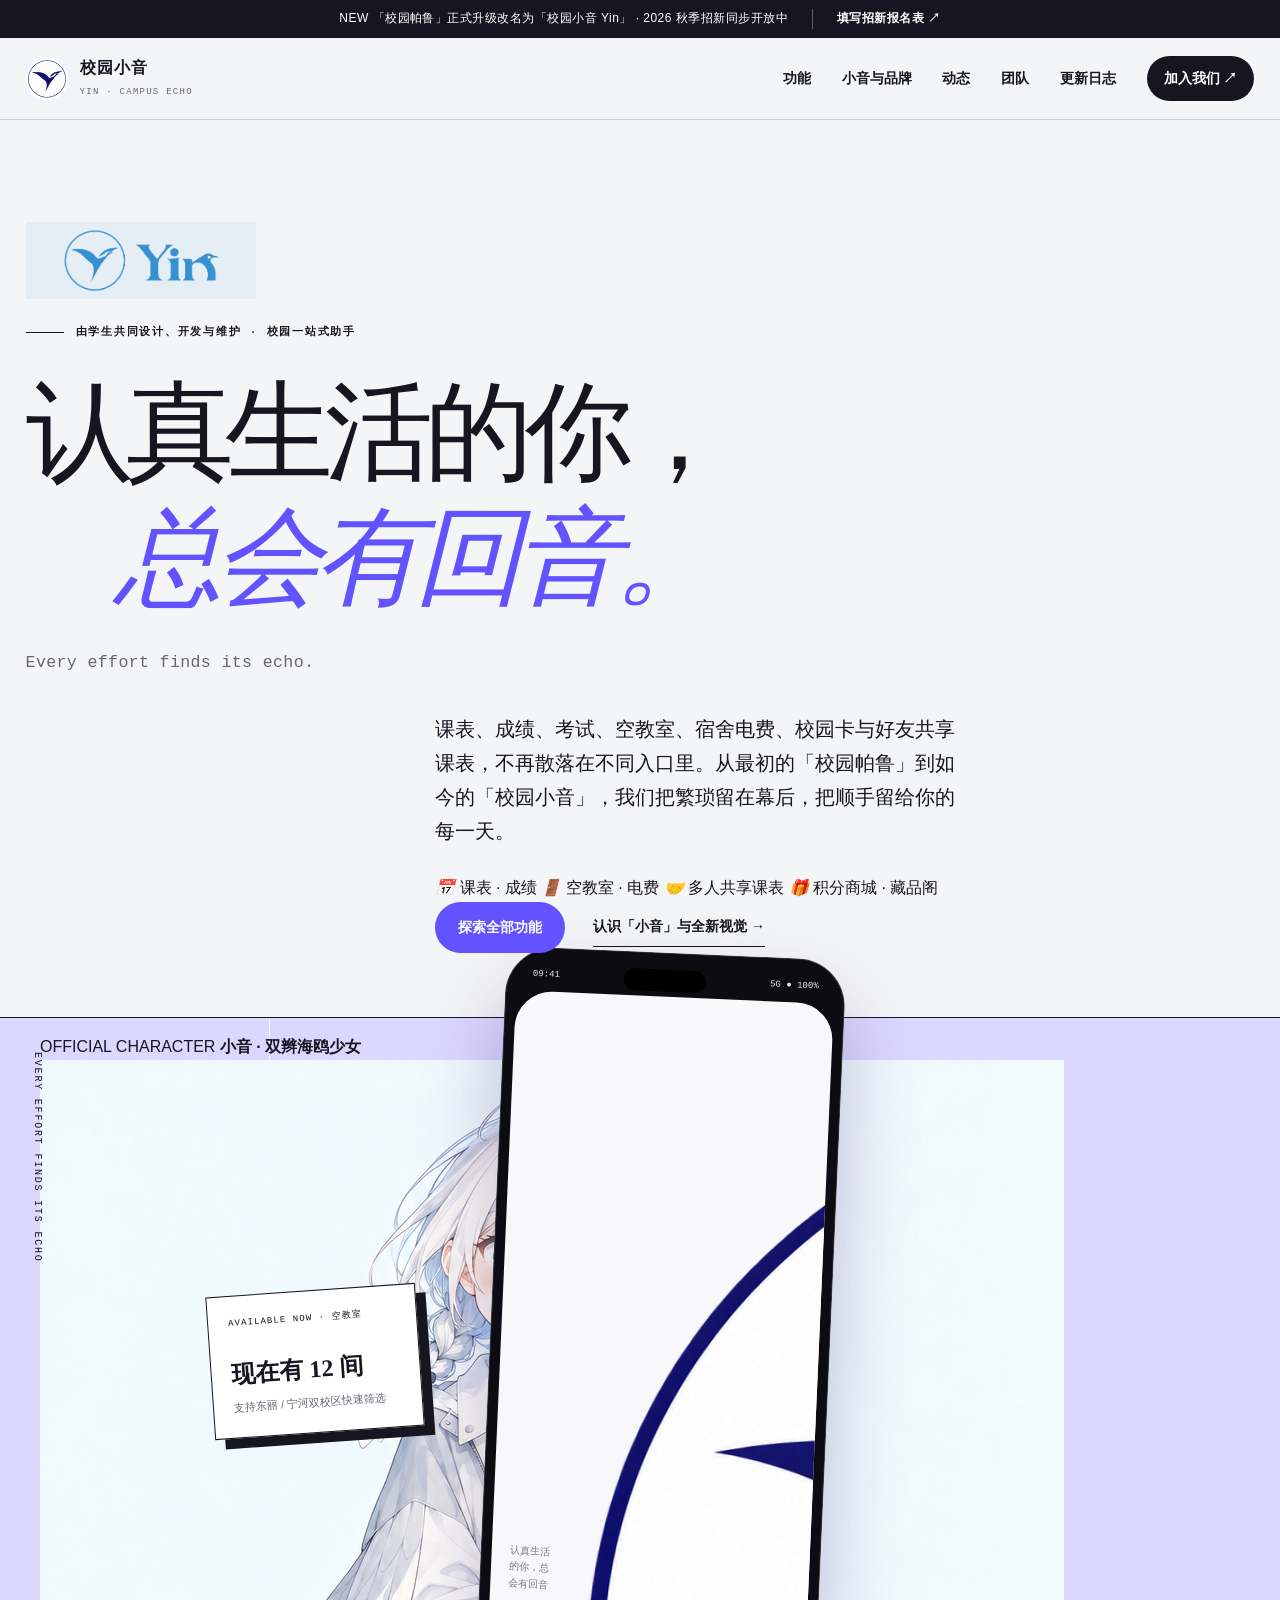
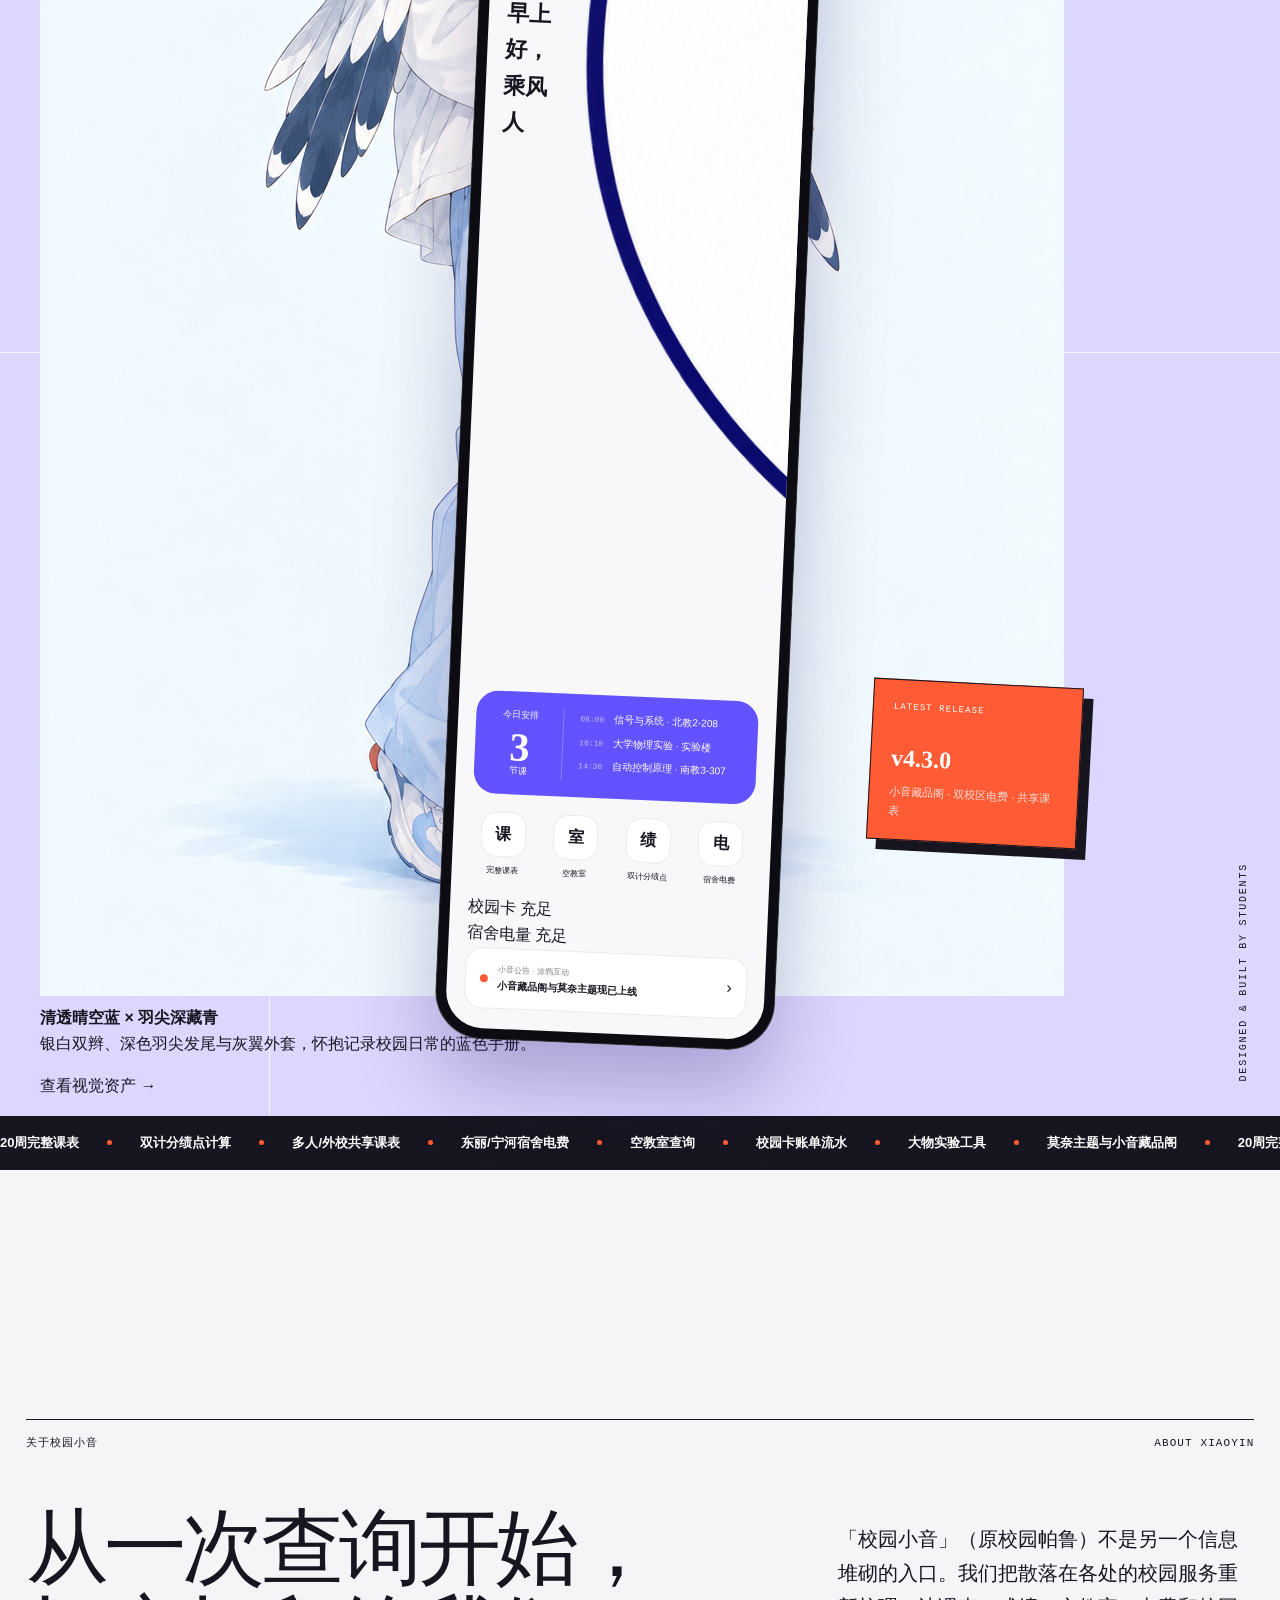
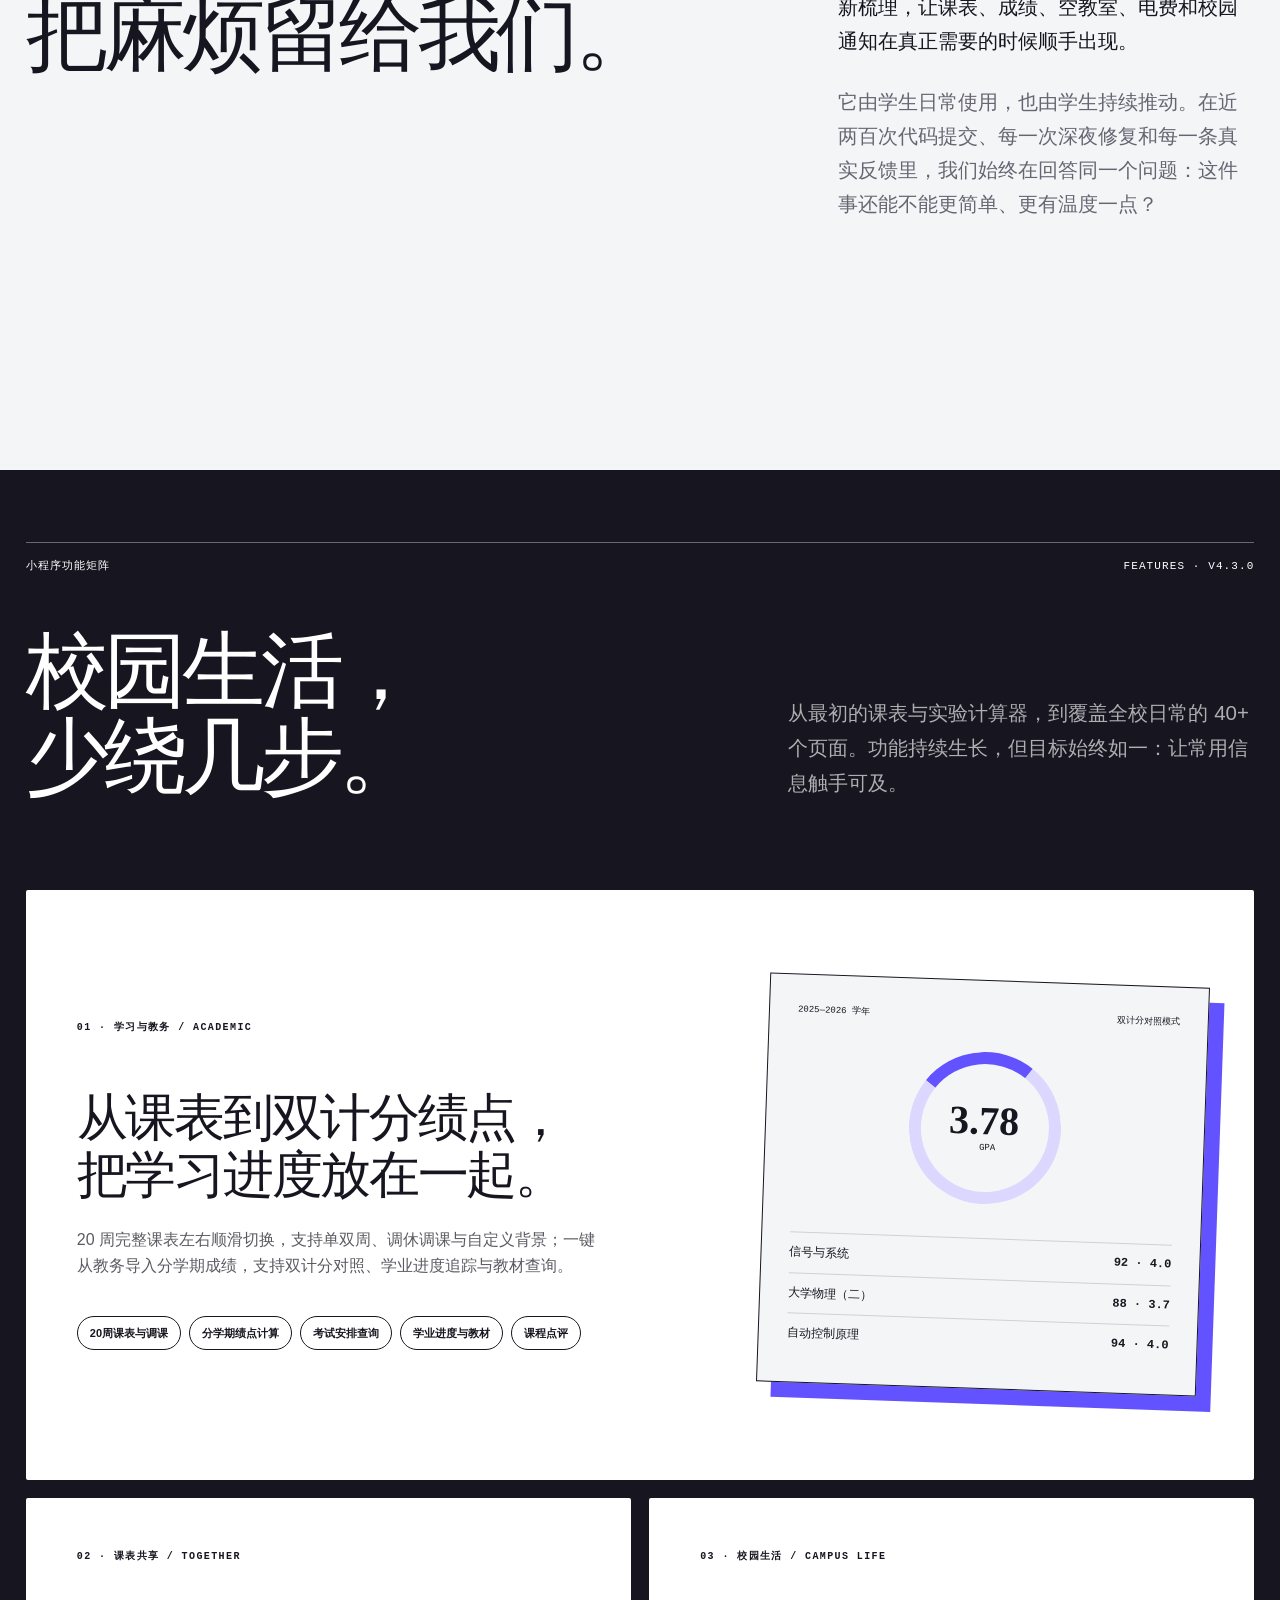
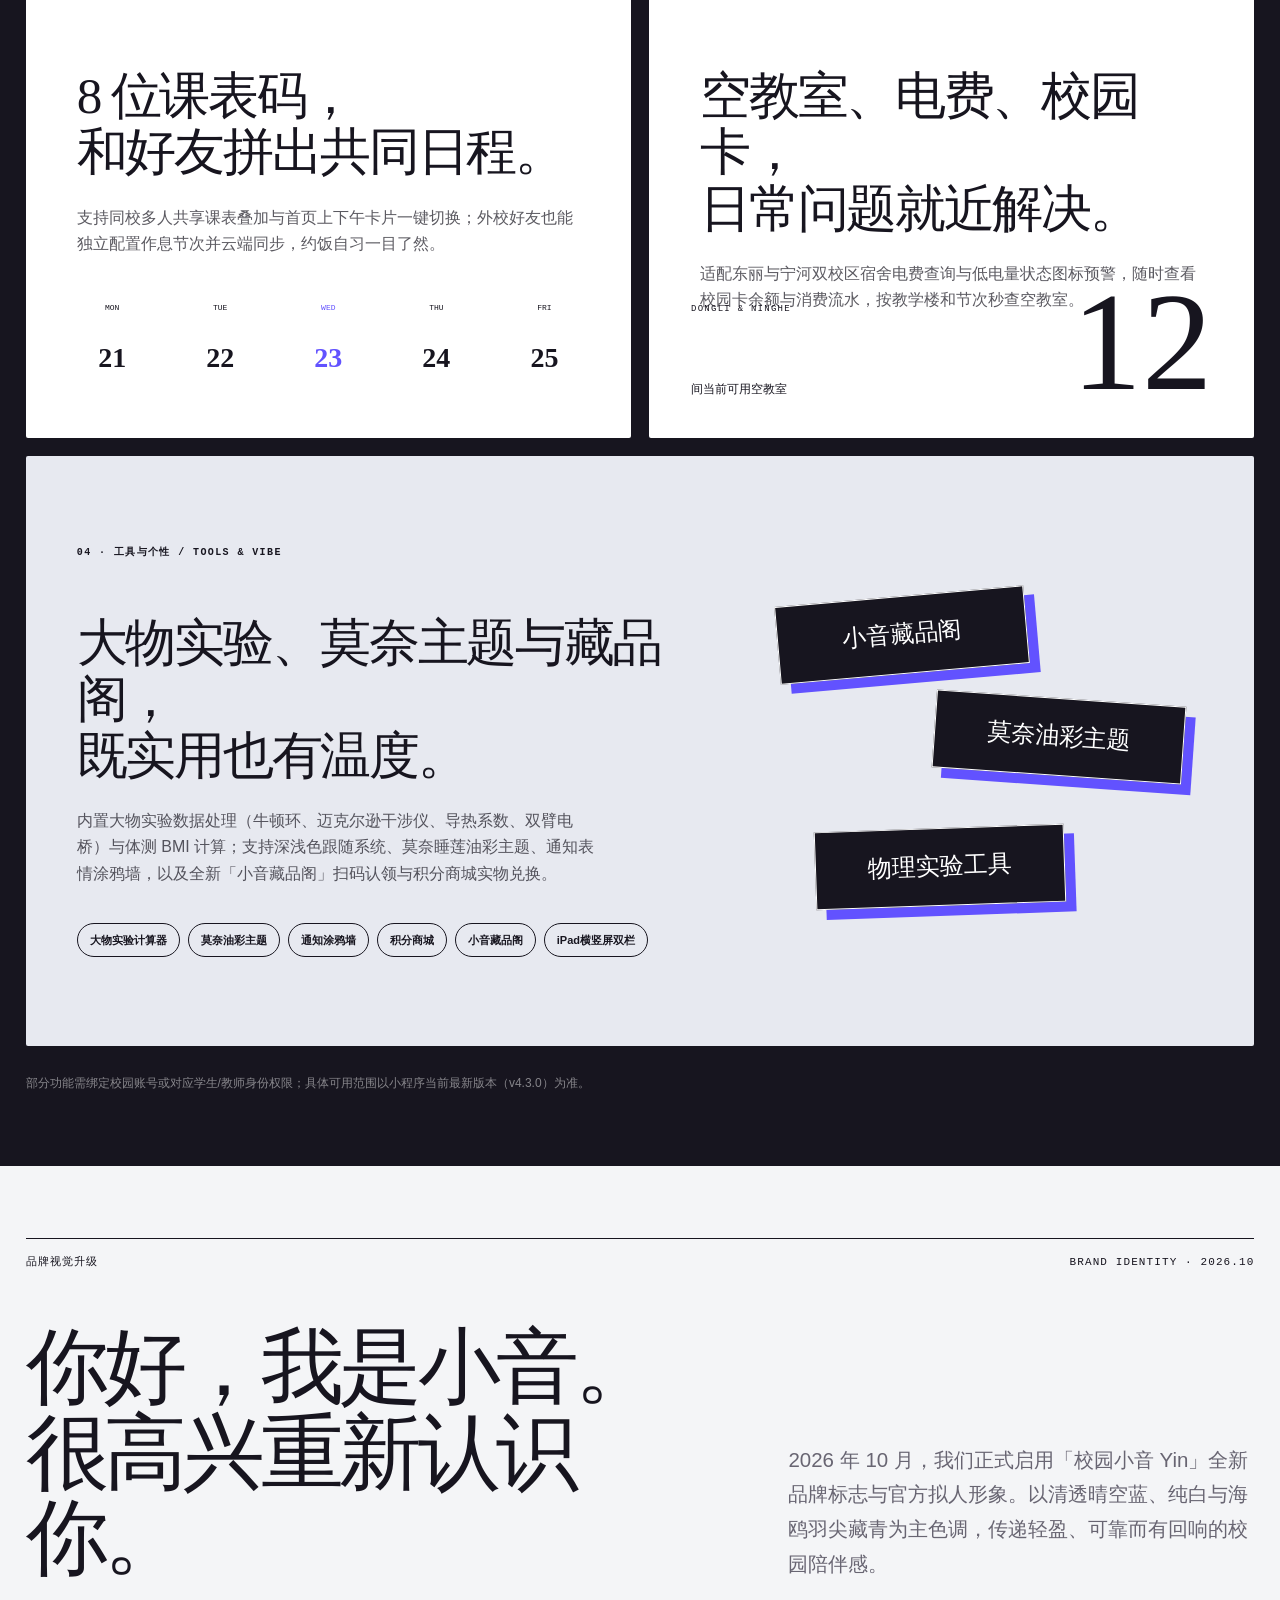
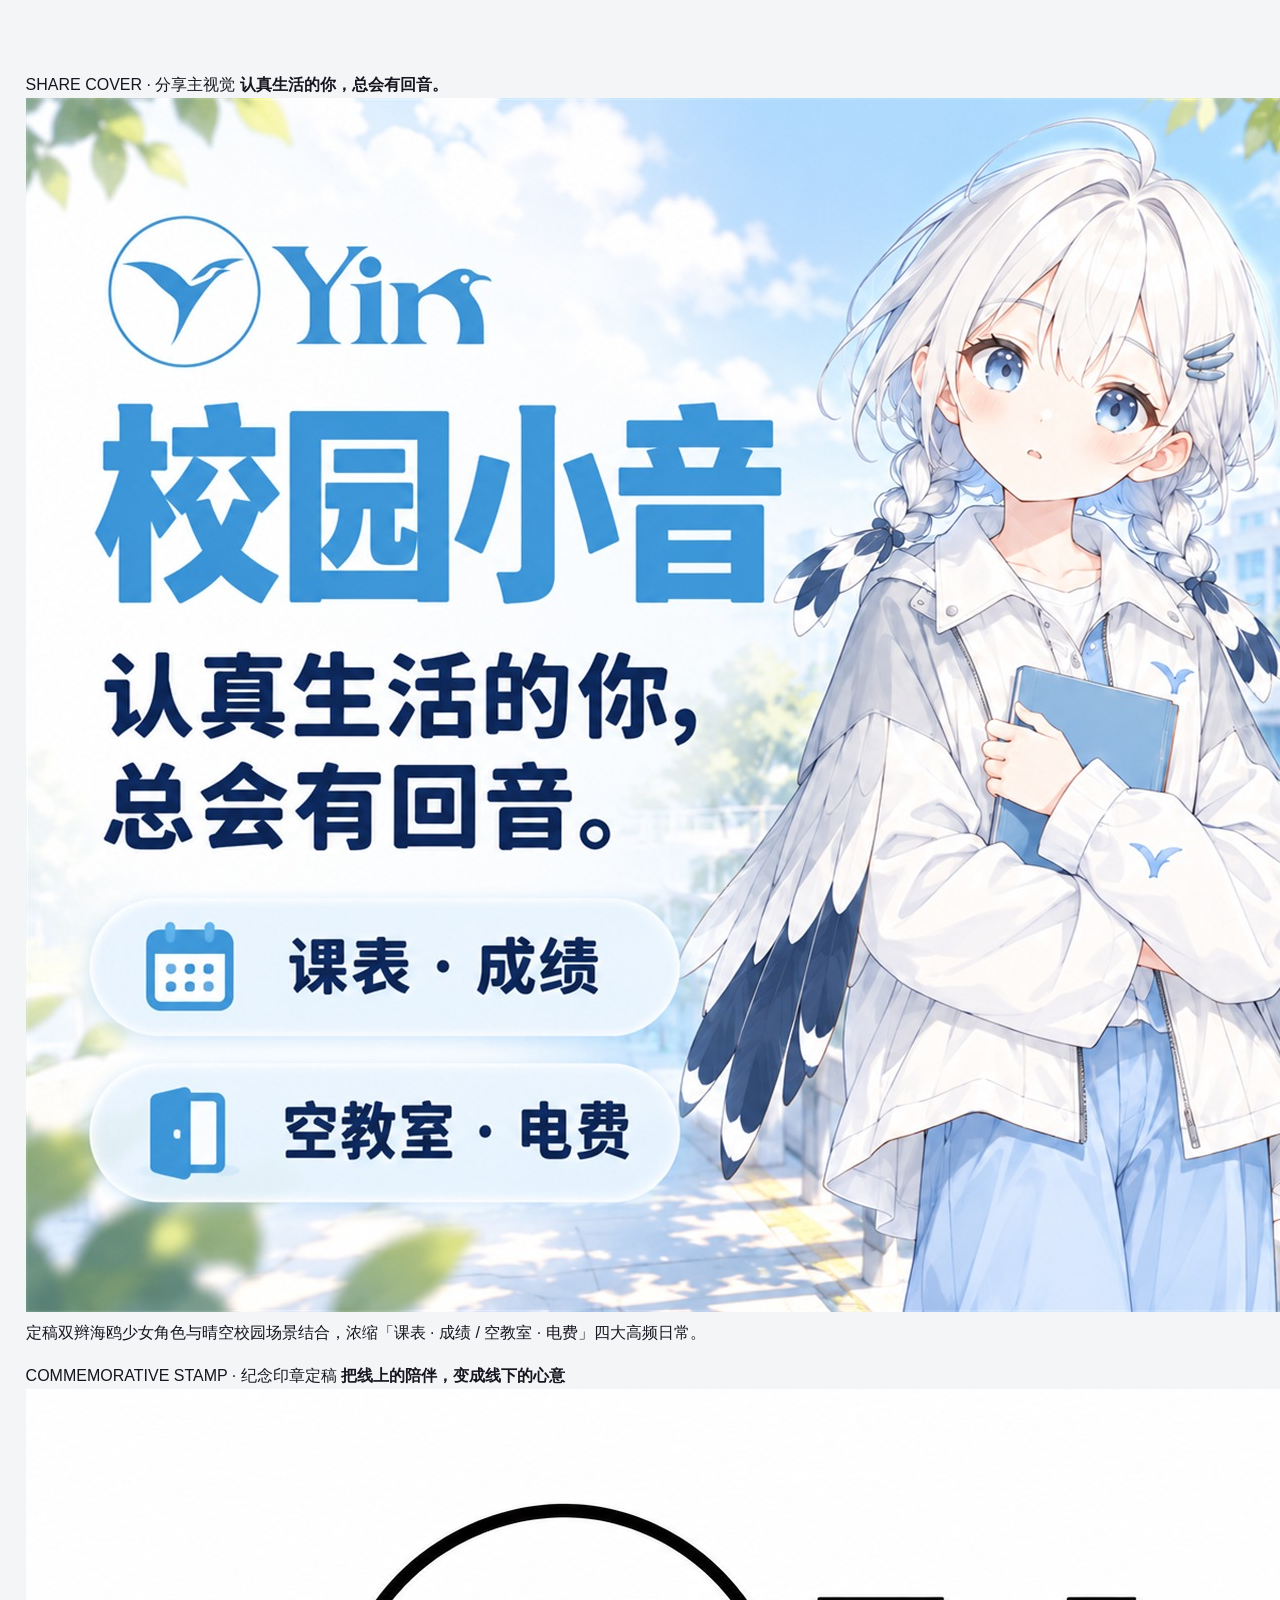
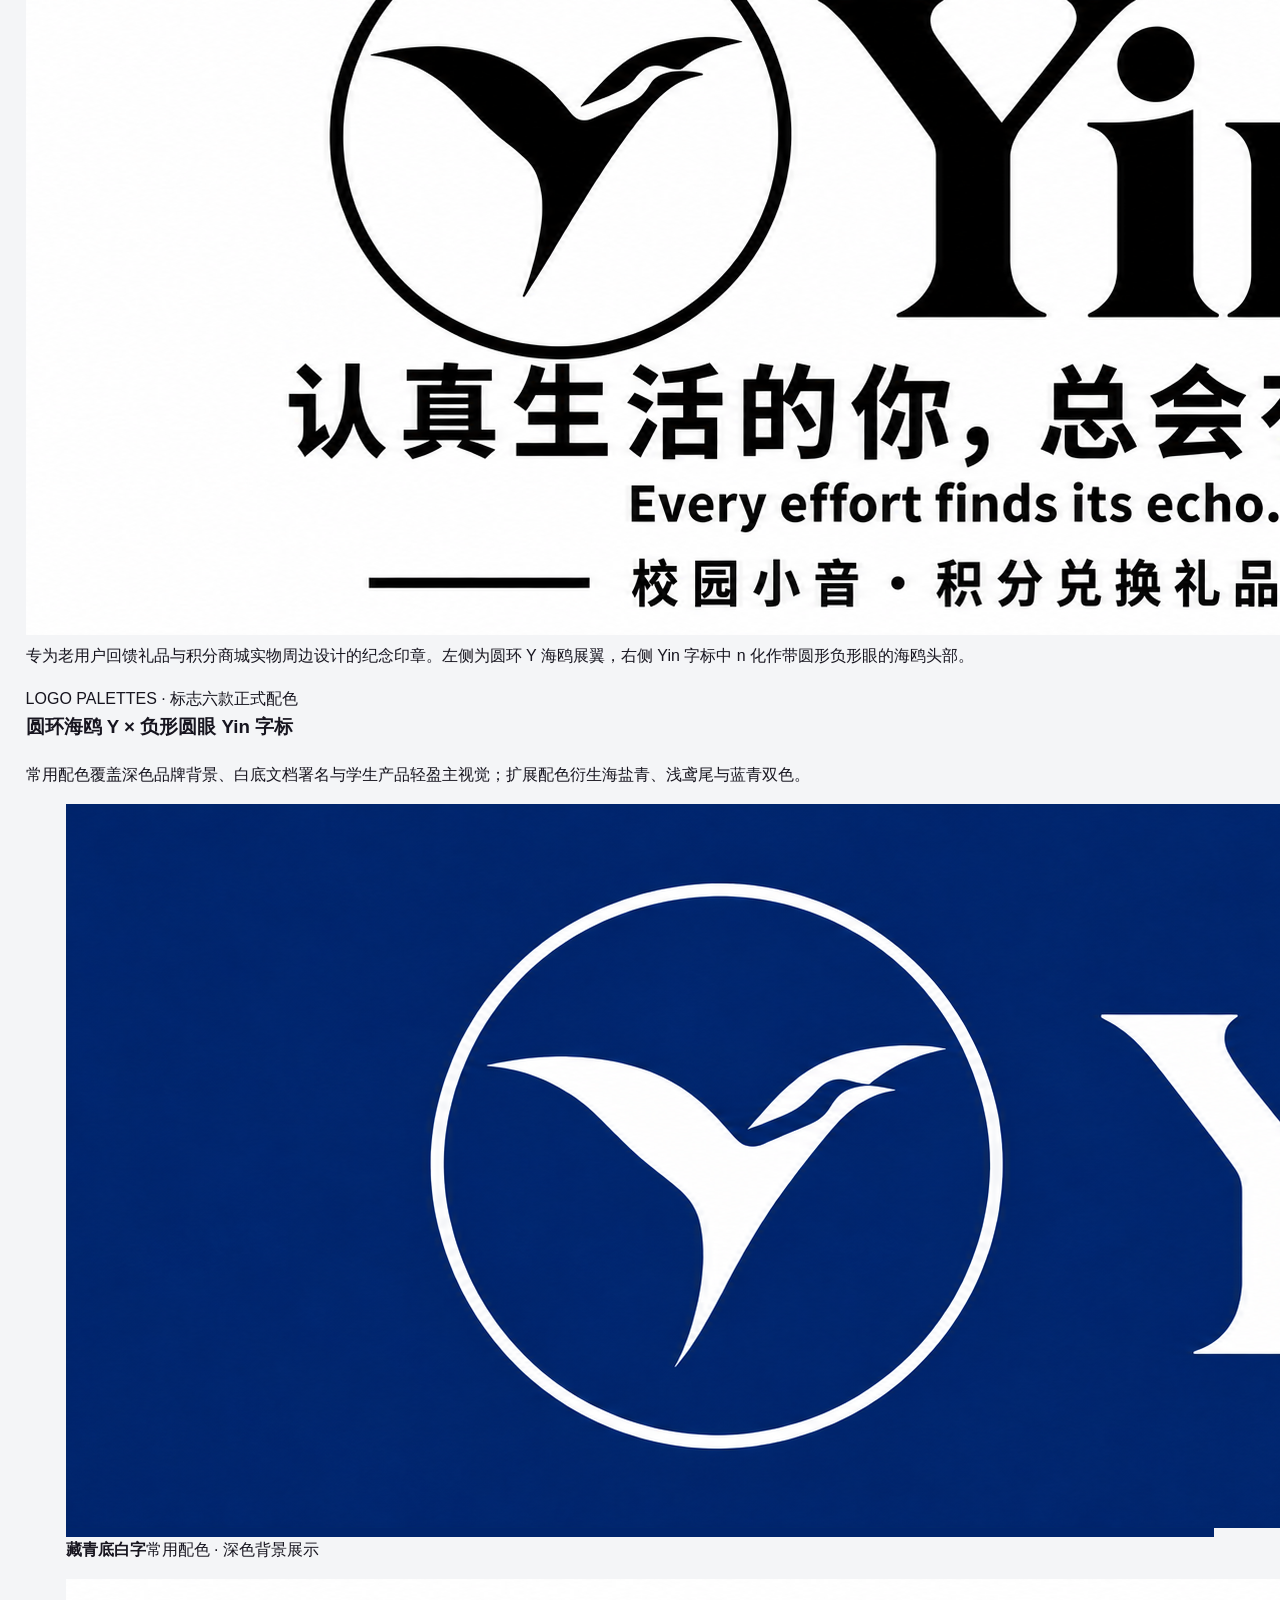
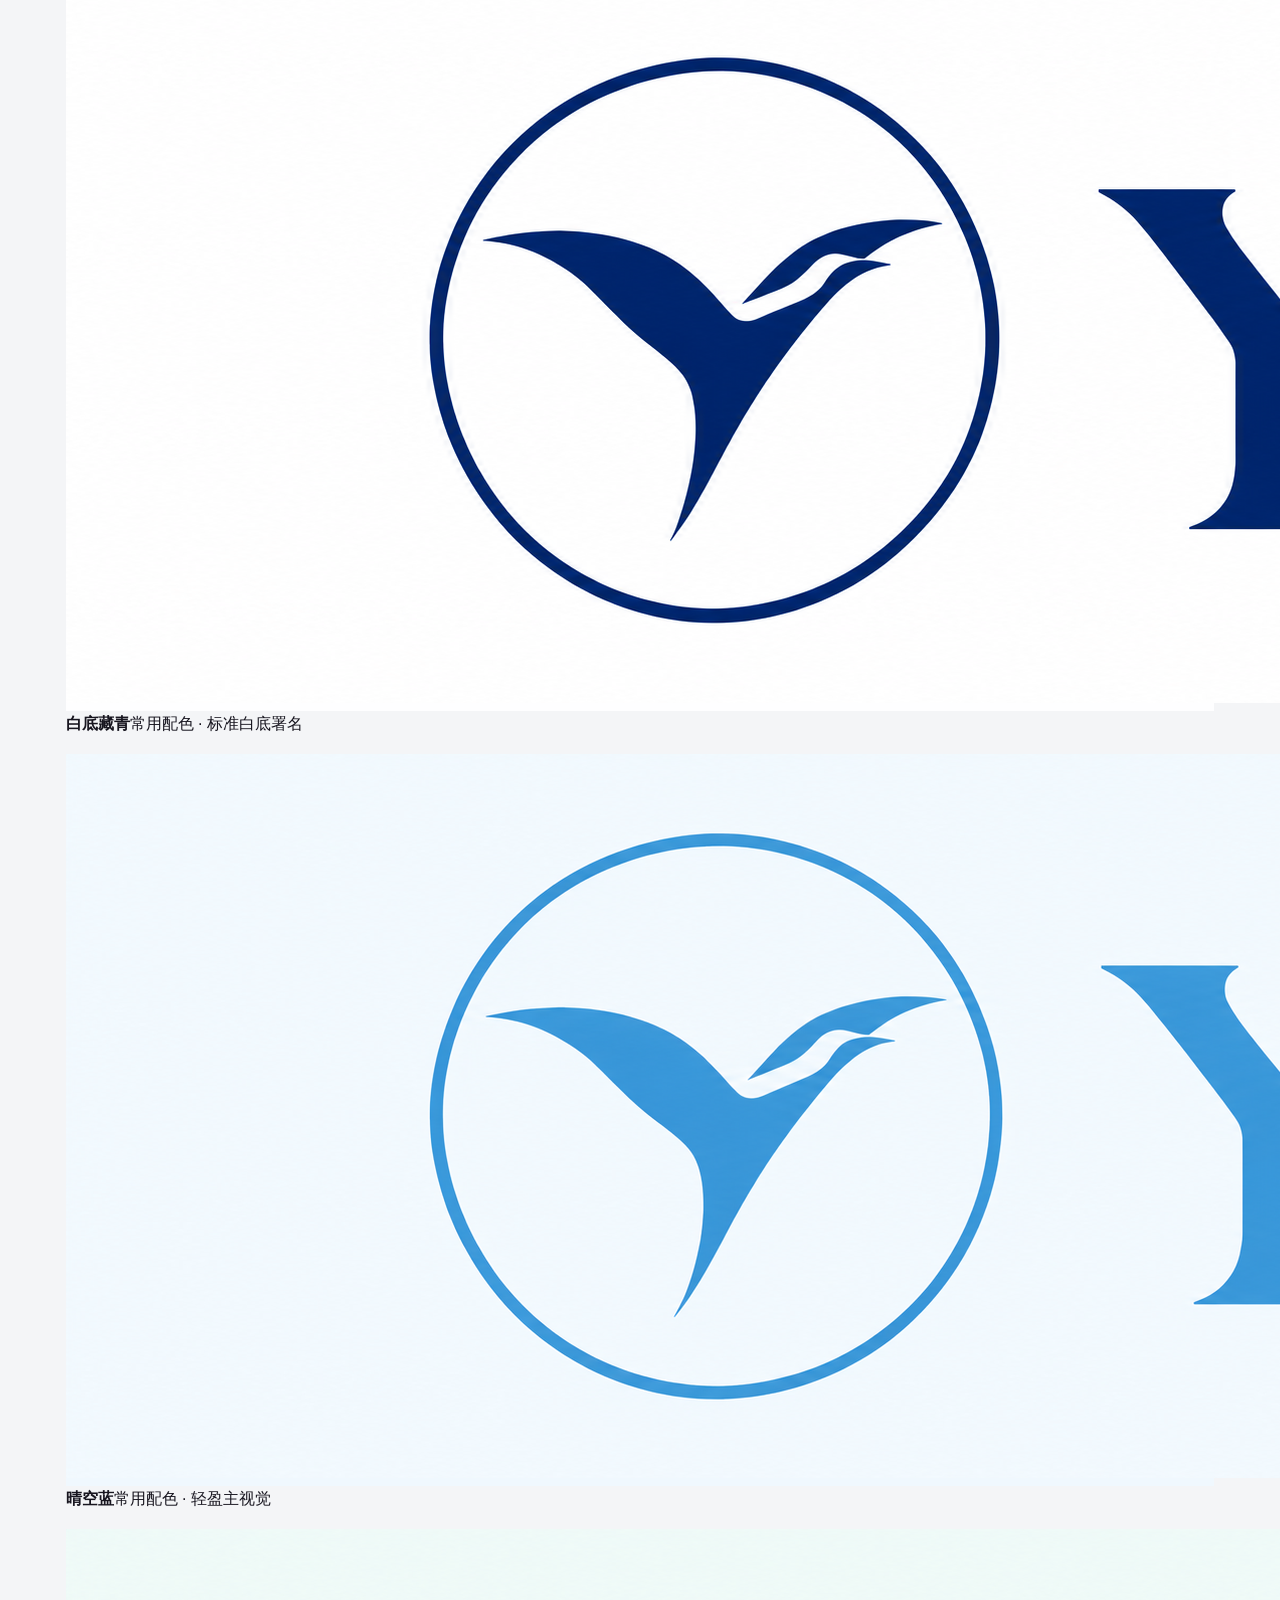
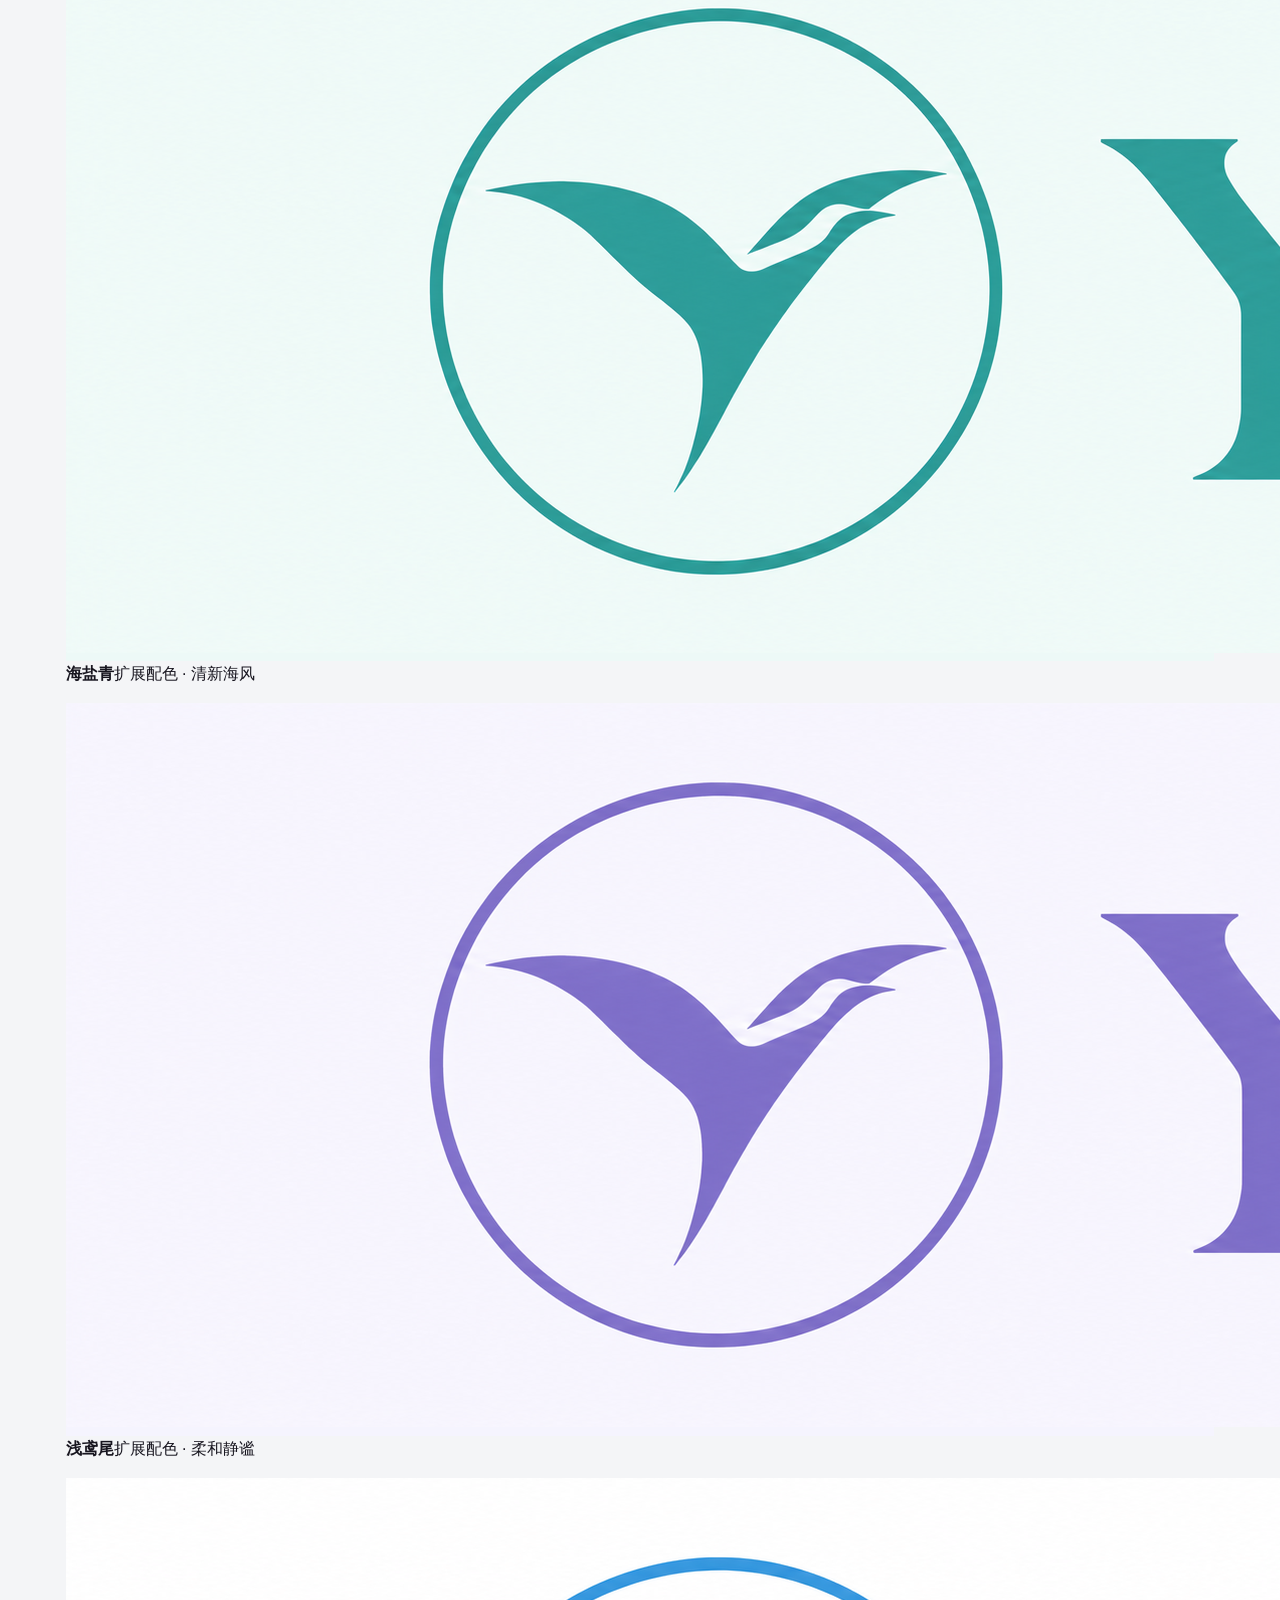
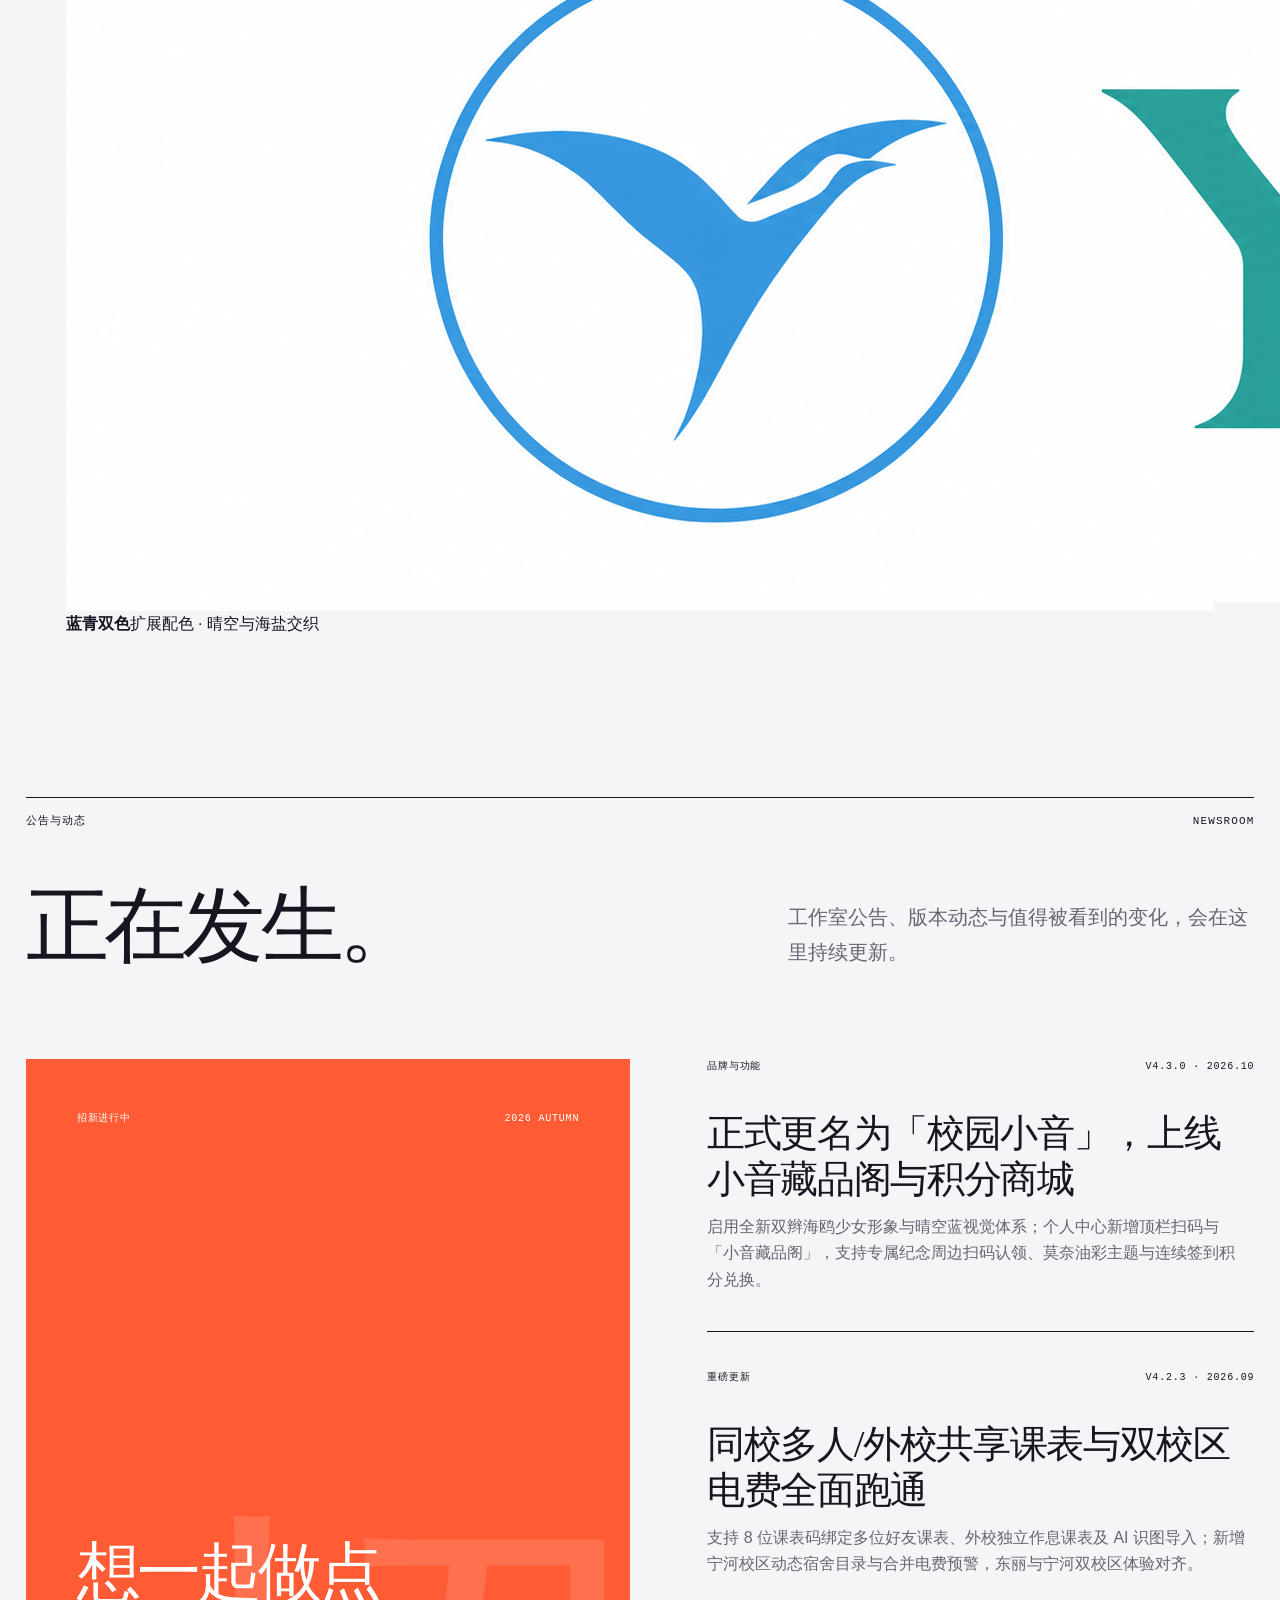
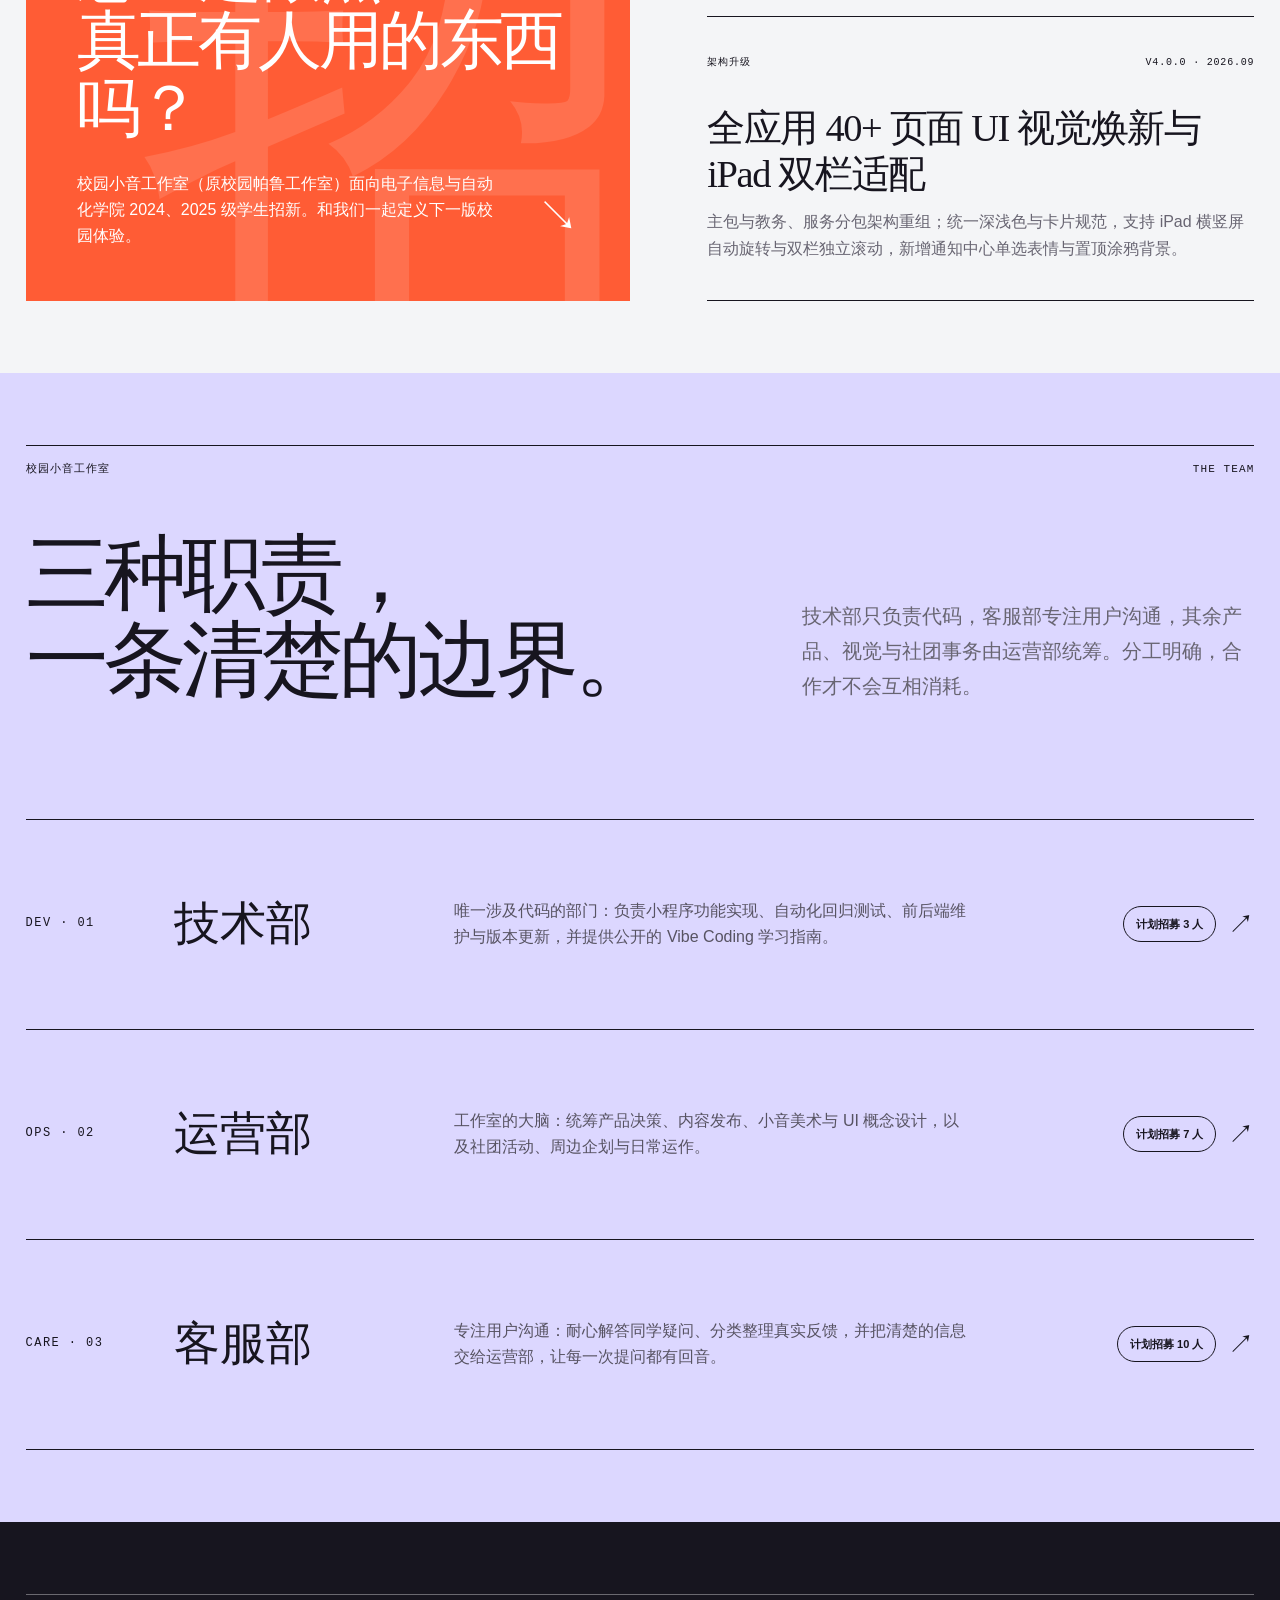
==== commit 7bc1d464: "feat: expand Xiaoyin brand assets and homepage draft Add character and colour lockups, share cover a" ====
--- a/index.html
+++ b/index.html
@@ -3,11 +3,12 @@
   <head>
     <meta charset="UTF-8" />
     <meta name="viewport" content="width=device-width, initial-scale=1.0" />
-    <meta name="description" content="认真生活的你，总会有回音。校园小音由学生共同设计、开发与维护，将课表、考试、成绩和校园生活服务放在一起。" />
-    <meta name="theme-color" content="#f4f5f7" />
-    <meta property="og:title" content="校园小音｜认真生活的你，总会有回音。" />
+    <meta name="description" content="认真生活的你，总会有回音。校园小音（Yin）由学生共同设计、开发与维护，将课表、成绩、空教室、宿舍电费、共享课表与校园生活服务放在一起。" />
+    <meta name="theme-color" content="#f0f8fe" />
+    <meta property="og:title" content="校园小音 Yin｜认真生活的你，总会有回音。" />
     <meta property="og:description" content="认真生活的你，总会有回音。Every effort finds its echo. 由学生共同设计、开发和维护的校园工具。" />
-    <title>校园小音｜认真生活的你，总会有回音。</title>
+    <meta property="og:image" content="./assets/xiaoyin-share-cover.jpg" />
+    <title>校园小音 Yin｜认真生活的你，总会有回音。</title>
     <link rel="icon" href="./assets/xiaoyin-app-icon.png" type="image/png" />
     <link rel="apple-touch-icon" href="./assets/xiaoyin-app-icon.png" />
     <link rel="stylesheet" href="./styles.css" />
@@ -18,15 +19,15 @@
     <a class="skip-link" href="#main-content">跳到主要内容</a>
 
     <div class="notice-strip" role="note">
-      <p>2026 秋季招新开放中 · 面向电子信息与自动化学院 2024、2025 级学生</p>
-      <a href="https://docs.qq.com/form/page/DSndFY3RuSkpsd05O" target="_blank" rel="noopener noreferrer">填写报名表 <span aria-hidden="true">↗</span></a>
+      <p><span class="notice-badge">NEW</span> 「校园帕鲁」正式升级改名为「校园小音 Yin」 · 2026 秋季招新同步开放中</p>
+      <a href="https://docs.qq.com/form/page/DSndFY3RuSkpsd05O" target="_blank" rel="noopener noreferrer">填写招新报名表 <span aria-hidden="true">↗</span></a>
     </div>
 
     <header class="site-header" data-header>
       <a class="brand" href="#top" aria-label="校园小音首页">
-        <img class="brand-mark brand-logo" src="./assets/xiaoyin-app-icon.png" alt="" />
+        <img class="brand-mark brand-logo" src="./assets/xiaoyin-app-icon.png" alt="校园小音圆形海鸥图标" />
         <span class="brand-name">校园小音</span>
-        <span class="brand-en">YIN</span>
+        <span class="brand-en">YIN · CAMPUS ECHO</span>
       </a>
       <button class="menu-toggle" type="button" aria-expanded="false" aria-controls="site-nav" data-menu-toggle>
         <span class="menu-label">菜单</span>
@@ -34,9 +35,10 @@
       </button>
       <nav class="site-nav" id="site-nav" aria-label="主导航" data-nav>
         <a href="#features">功能</a>
-        <a href="#news">公告</a>
+        <a href="#brand">小音与品牌</a>
+        <a href="#news">动态</a>
         <a href="#team">团队</a>
-        <a href="#changelog">更新</a>
+        <a href="#changelog">更新日志</a>
         <a class="nav-cta" href="#join">加入我们 <span aria-hidden="true">↗</span></a>
       </nav>
     </header>
@@ -44,112 +46,292 @@
     <main id="main-content">
       <section class="hero" id="top" aria-labelledby="hero-title">
         <div class="hero-copy">
-          <div class="hero-lockup reveal"><img src="./assets/xiaoyin-lockup.png" alt="校园小音 Yin 正式标志" /></div>
-          <p class="eyebrow reveal">由学生共同设计、开发与维护</p>
-          <h1 id="hero-title" class="hero-title reveal">
-            <span>认真生活的你，</span><span class="hero-title-accent">总会有回音。</span>
-          </h1>
-          <p class="hero-translation reveal" lang="en">Every effort finds its echo.</p>
-          <div class="hero-intro reveal">
-            <p>课表、考试、空教室、绩点、电费与校园通知，不再散落在不同入口里。</p>
-            <div class="hero-actions">
-              <a class="button button-primary" href="#features">看看能做什么</a>
-              <a class="text-link" href="#news">最近发生了什么 <span aria-hidden="true">→</span></a>
-            </div>
-          </div>
-        </div>
-
-        <div class="hero-stage reveal" aria-label="校园小音小程序功能界面示意">
+          <div class="hero-top-grid">
+            <div class="hero-main-col">
+              <div class="hero-lockup reveal">
+                <img src="./assets/xiaoyin-lockup-sky.png" alt="校园小音 Yin 晴空蓝正式标志" />
+              </div>
+              <p class="eyebrow reveal">由学生共同设计、开发与维护 · 校园一站式助手</p>
+              <h1 id="hero-title" class="hero-title reveal">
+                <span>认真生活的你，</span><span class="hero-title-accent">总会有回音。</span>
+              </h1>
+              <p class="hero-translation reveal" lang="en">Every effort finds its echo.</p>
+            </div>
+
+            <div class="hero-intro reveal">
+              <p>课表、成绩、考试、空教室、宿舍电费、校园卡与好友共享课表，不再散落在不同入口里。从最初的「校园帕鲁」到如今的「校园小音」，我们把繁琐留在幕后，把顺手留给你的每一天。</p>
+              <div class="hero-pills" aria-label="核心场景">
+                <span><i>📅</i> 课表 · 成绩</span>
+                <span><i>🚪</i> 空教室 · 电费</span>
+                <span><i>🤝</i> 多人共享课表</span>
+                <span><i>🎁</i> 积分商城 · 藏品阁</span>
+              </div>
+              <div class="hero-actions">
+                <a class="button button-primary" href="#features">探索全部功能</a>
+                <a class="text-link" href="#brand">认识「小音」与全新视觉 <span aria-hidden="true">→</span></a>
+              </div>
+            </div>
+          </div>
+        </div>
+
+        <div class="hero-stage reveal" aria-label="校园小音角色与小程序界面展示">
           <div class="hero-word" aria-hidden="true">Yin</div>
-          <div class="orbit-label orbit-label-top" aria-hidden="true">FOR CAMPUS LIFE</div>
-          <div class="orbit-label orbit-label-bottom" aria-hidden="true">MADE BY STUDENTS</div>
-          <div class="phone-shell">
-            <div class="phone-topbar"><span>09:41</span><span class="phone-island"></span><span>● ⌁</span></div>
-            <div class="phone-screen">
-              <div class="app-heading">
-                <div><span class="app-kicker">今天也要顺顺利利</span><strong>早上好，同学</strong></div>
-                <span class="avatar">Y</span>
-              </div>
-              <div class="today-card">
-                <div class="today-date"><span>今日安排</span><strong>3</strong><small>项</small></div>
-                <div class="course-list">
-                  <p><span>08:00</span> 信号与系统</p><p><span>10:10</span> 大学物理实验</p><p><span>14:30</span> 创新实践</p>
+          <div class="orbit-label orbit-label-top" aria-hidden="true">EVERY EFFORT FINDS ITS ECHO</div>
+          <div class="orbit-label orbit-label-bottom" aria-hidden="true">DESIGNED &amp; BUILT BY STUDENTS</div>
+
+          <div class="hero-showcase">
+            <!-- 左侧：小程序交互手机模型 -->
+            <div class="hero-device-wrap">
+              <div class="floating-card floating-card-room">
+                <span class="floating-label">AVAILABLE NOW · 空教室</span>
+                <strong>现在有 12 间</strong>
+                <small>支持东丽 / 宁河双校区快速筛选</small>
+              </div>
+
+              <div class="phone-shell">
+                <div class="phone-topbar"><span>09:41</span><span class="phone-island"></span><span>5G ● 100%</span></div>
+                <div class="phone-screen">
+                  <div class="app-heading">
+                    <div>
+                      <span class="app-kicker">认真生活的你，总会有回音</span>
+                      <strong>早上好，乘风人</strong>
+                    </div>
+                    <img class="avatar-img" src="./assets/xiaoyin-app-icon.png" alt="小音头像" />
+                  </div>
+                  <div class="today-card">
+                    <div class="today-date"><span>今日安排</span><strong>3</strong><small>节课</small></div>
+                    <div class="course-list">
+                      <p><span>08:00</span> 信号与系统 · 北教2-208</p>
+                      <p><span>10:10</span> 大学物理实验 · 实验楼</p>
+                      <p><span>14:30</span> 自动控制原理 · 南教3-307</p>
+                    </div>
+                  </div>
+                  <div class="quick-grid">
+                    <div><span class="quick-icon">课</span><small>完整课表</small></div>
+                    <div><span class="quick-icon">室</span><small>空教室</small></div>
+                    <div><span class="quick-icon">绩</span><small>双计分绩点</small></div>
+                    <div><span class="quick-icon">电</span><small>宿舍电费</small></div>
+                  </div>
+                  <div class="app-status-row">
+                    <div class="status-pill is-good"><span class="dot"></span>校园卡 充足</div>
+                    <div class="status-pill is-good"><span class="dot"></span>宿舍电量 充足</div>
+                  </div>
+                  <div class="app-notice">
+                    <span class="notice-dot"></span>
+                    <div>
+                      <small>小音公告 · 涂鸦互动</small>
+                      <strong>小音藏品阁与莫奈主题现已上线</strong>
+                    </div>
+                    <span aria-hidden="true">›</span>
+                  </div>
                 </div>
               </div>
-              <div class="quick-grid">
-                <div><span class="quick-icon">课</span><small>我的课表</small></div>
-                <div><span class="quick-icon">室</span><small>空教室</small></div>
-                <div><span class="quick-icon">绩</span><small>绩点工具</small></div>
-                <div><span class="quick-icon">电</span><small>宿舍电费</small></div>
-              </div>
-              <div class="app-notice">
-                <span class="notice-dot"></span><div><small>校园通知</small><strong>工作室秋季招新开始啦</strong></div><span aria-hidden="true">›</span>
-              </div>
-            </div>
-          </div>
-          <div class="floating-card floating-card-room">
-            <span class="floating-label">空教室</span><strong>现在有 12 间</strong><small>点开即可查看</small>
-          </div>
-          <div class="floating-card floating-card-version">
-            <span class="floating-label">CURRENT</span><strong>v3.2.2</strong><small>持续维护中</small>
-          </div>
-        </div>
-
-        <div class="hero-rail" aria-label="主要功能">
+
+              <div class="floating-card floating-card-version">
+                <span class="floating-label">LATEST RELEASE</span>
+                <strong>v4.3.0</strong>
+                <small>小音藏品阁 · 双校区电费 · 共享课表</small>
+              </div>
+            </div>
+
+            <!-- 右侧：官方拟人角色「小音」立绘卡 -->
+            <figure class="character-card">
+              <div class="character-badge">
+                <span>OFFICIAL CHARACTER</span>
+                <strong>小音 · 双辫海鸥少女</strong>
+              </div>
+              <div class="character-img-box">
+                <img src="./assets/xiaoyin-character.png" width="1024" height="1536" alt="校园小音官方拟人角色：双辫海鸥少女小音，银白双辫、深色羽尖发尾、灰翼外套与晴空蓝长裤，怀抱天蓝色笔记本" />
+              </div>
+              <figcaption class="character-caption">
+                <div>
+                  <strong>清透晴空蓝 × 羽尖深藏青</strong>
+                  <p>银白双辫、深色羽尖发尾与灰翼外套，怀抱记录校园日常的蓝色手册。</p>
+                </div>
+                <a href="#brand">查看视觉资产 →</a>
+              </figcaption>
+            </figure>
+          </div>
+        </div>
+
+        <div class="hero-rail" aria-label="主要功能走马灯">
           <div class="rail-track">
-            <span>校园通知</span><i></i><span>我的课表</span><i></i><span>考试安排</span><i></i><span>空教室</span><i></i><span>绩点工具</span><i></i><span>宿舍电费</span><i></i>
-            <span>校园通知</span><i></i><span>我的课表</span><i></i><span>考试安排</span><i></i><span>空教室</span><i></i><span>绩点工具</span><i></i><span>宿舍电费</span><i></i>
+            <span>20周完整课表</span><i></i><span>双计分绩点计算</span><i></i><span>多人/外校共享课表</span><i></i><span>东丽/宁河宿舍电费</span><i></i><span>空教室查询</span><i></i><span>校园卡账单流水</span><i></i><span>大物实验工具</span><i></i><span>莫奈主题与小音藏品阁</span><i></i>
+            <span>20周完整课表</span><i></i><span>双计分绩点计算</span><i></i><span>多人/外校共享课表</span><i></i><span>东丽/宁河宿舍电费</span><i></i><span>空教室查询</span><i></i><span>校园卡账单流水</span><i></i><span>大物实验工具</span><i></i><span>莫奈主题与小音藏品阁</span><i></i>
           </div>
         </div>
       </section>
 
       <section class="manifesto section-shell" aria-labelledby="manifesto-title">
-        <div class="section-tag reveal"><span>关于校园小音</span><span>ABOUT</span></div>
+        <div class="section-tag reveal"><span>关于校园小音</span><span>ABOUT XIAOYIN</span></div>
         <div class="manifesto-grid">
           <h2 id="manifesto-title" class="section-title reveal">从一次查询开始，<br />把麻烦留给我们。</h2>
           <div class="manifesto-copy reveal">
-            <p>校园小音不是另一个信息堆砌的入口。我们把散落的校园服务重新整理，让每个功能在真正需要它的时候出现。</p>
-            <p>它由学生使用，也由学生推动。我们在每一次反馈、修复和版本讨论里，继续回答同一个问题：这件事还能不能更简单一点？</p>
+            <p>「校园小音」（原校园帕鲁）不是另一个信息堆砌的入口。我们把散落在各处的校园服务重新梳理，让课表、成绩、空教室、电费和校园通知在真正需要的时候顺手出现。</p>
+            <p>它由学生日常使用，也由学生持续推动。在近两百次代码提交、每一次深夜修复和每一条真实反馈里，我们始终在回答同一个问题：这件事还能不能更简单、更有温度一点？</p>
           </div>
         </div>
       </section>
 
       <section class="features section-shell" id="features" aria-labelledby="features-title">
-        <div class="section-tag reveal"><span>小程序功能</span><span>FEATURES</span></div>
+        <div class="section-tag section-tag-light reveal"><span>小程序功能矩阵</span><span>FEATURES · v4.3.0</span></div>
         <div class="section-heading-row">
           <h2 id="features-title" class="section-title reveal">校园生活，<br />少绕几步。</h2>
-          <p class="section-lead reveal">功能会持续变化，但目标不会：让常用信息更容易找到，让复杂流程更容易完成。</p>
+          <p class="section-lead reveal">从最初的课表与实验计算器，到覆盖全校日常的 40+ 个页面。功能持续生长，但目标始终如一：让常用信息触手可及。</p>
         </div>
         <div class="feature-grid">
           <article class="feature-card feature-card-wide reveal">
             <div class="feature-copy">
-              <span class="feature-index">学习 / STUDY</span><h3>从课表到绩点，<br />把学习进度放在一起。</h3>
-              <p>查看课表与考试安排，导入课程成绩，按学期管理并计算绩点。</p>
-              <ul class="chip-list" aria-label="学习功能"><li>课表</li><li>考试</li><li>绩点</li><li>学业进度</li></ul>
+              <span class="feature-index">01 · 学习与教务 / ACADEMIC</span>
+              <h3>从课表到双计分绩点，<br />把学习进度放在一起。</h3>
+              <p>20 周完整课表左右顺滑切换，支持单双周、调休调课与自定义背景；一键从教务导入分学期成绩，支持双计分对照、学业进度追踪与教材查询。</p>
+              <ul class="chip-list" aria-label="学习功能">
+                <li>20周课表与调课</li>
+                <li>分学期绩点计算</li>
+                <li>考试安排查询</li>
+                <li>学业进度与教材</li>
+                <li>课程点评</li>
+              </ul>
             </div>
             <div class="feature-visual transcript-card" aria-hidden="true">
-              <div class="transcript-head"><span>2025—2026 学年</span><span>本学期</span></div>
-              <div class="score-ring"><strong>3.72</strong><span>GPA</span></div>
-              <div class="score-row"><span>信号与系统</span><b>90</b></div><div class="score-row"><span>大学物理</span><b>87</b></div><div class="score-row"><span>自动控制原理</span><b>92</b></div>
-            </div>
-          </article>
-          <article class="feature-card feature-card-purple reveal">
-            <span class="feature-index">日程 / PLAN</span><h3>今天去哪，<br />什么时候考。</h3><p>课程、考试、校历与班级事项，在需要的时候快速确认。</p>
-            <div class="mini-calendar" aria-hidden="true"><div><span>MON</span><strong>24</strong></div><div><span>TUE</span><strong>25</strong></div><div class="is-active"><span>WED</span><strong>26</strong></div><div><span>THU</span><strong>27</strong></div><div><span>FRI</span><strong>28</strong></div></div>
-          </article>
-          <article class="feature-card feature-card-dark reveal">
-            <span class="feature-index">校园 / CAMPUS</span><h3>教室、电费、教材，<br />日常问题就近解决。</h3><p>查找空教室，查询宿舍电费，获取教材与校园常用信息。</p>
-            <div class="campus-stat" aria-hidden="true"><span>AVAILABLE NOW</span><strong>12</strong><small>间空教室</small></div>
-          </article>
+              <div class="transcript-head"><span>2025—2026 学年</span><span>双计分对照模式</span></div>
+              <div class="score-ring"><strong>3.78</strong><span>GPA</span></div>
+              <div class="score-row"><span>信号与系统</span><b>92 · 4.0</b></div>
+              <div class="score-row"><span>大学物理（二）</span><b>88 · 3.7</b></div>
+              <div class="score-row"><span>自动控制原理</span><b>94 · 4.0</b></div>
+            </div>
+          </article>
+
+          <article class="feature-card feature-card-sky reveal">
+            <span class="feature-index">02 · 课表共享 / TOGETHER</span>
+            <h3>8 位课表码，<br />和好友拼出共同日程。</h3>
+            <p>支持同校多人共享课表叠加与首页上下午卡片一键切换；外校好友也能独立配置作息节次并云端同步，约饭自习一目了然。</p>
+            <div class="mini-calendar" aria-hidden="true">
+              <div><span>MON</span><strong>21</strong></div>
+              <div><span>TUE</span><strong>22</strong></div>
+              <div class="is-active"><span>WED</span><strong>23</strong></div>
+              <div><span>THU</span><strong>24</strong></div>
+              <div><span>FRI</span><strong>25</strong></div>
+            </div>
+          </article>
+
+          <article class="feature-card feature-card-navy reveal">
+            <span class="feature-index">03 · 校园生活 / CAMPUS LIFE</span>
+            <h3>空教室、电费、校园卡，<br />日常问题就近解决。</h3>
+            <p>适配东丽与宁河双校区宿舍电费查询与低电量状态图标预警，随时查看校园卡余额与消费流水，按教学楼和节次秒查空教室。</p>
+            <div class="campus-stat" aria-hidden="true">
+              <span>DONGLI &amp; NINGHE</span>
+              <strong>12</strong>
+              <small>间当前可用空教室</small>
+            </div>
+          </article>
+
           <article class="feature-card feature-card-wide feature-card-paper reveal">
             <div class="feature-copy">
-              <span class="feature-index">工具 / TOOLS</span><h3>不常用，但要用时<br />最好马上能找到。</h3><p>物理实验工具、体测信息、常见问题与个性化快捷入口，按需出现。</p>
-              <ul class="chip-list" aria-label="工具功能"><li>实验工具</li><li>体测</li><li>FAQ</li><li>快捷入口</li></ul>
-            </div>
-            <div class="tool-stack" aria-hidden="true"><span>牛顿环</span><span>迈克尔逊</span><span>热导率</span></div>
-          </article>
-        </div>
-        <p class="feature-note reveal">部分功能需要登录或对应身份权限；具体可用范围以小程序当前版本为准。</p>
+              <span class="feature-index">04 · 工具与个性 / TOOLS &amp; VIBE</span>
+              <h3>大物实验、莫奈主题与藏品阁，<br />既实用也有温度。</h3>
+              <p>内置大物实验数据处理（牛顿环、迈克尔逊干涉仪、导热系数、双臂电桥）与体测 BMI 计算；支持深浅色跟随系统、莫奈睡莲油彩主题、通知表情涂鸦墙，以及全新「小音藏品阁」扫码认领与积分商城实物兑换。</p>
+              <ul class="chip-list" aria-label="工具与个性化功能">
+                <li>大物实验计算器</li>
+                <li>莫奈油彩主题</li>
+                <li>通知涂鸦墙</li>
+                <li>积分商城</li>
+                <li>小音藏品阁</li>
+                <li>iPad横竖屏双栏</li>
+              </ul>
+            </div>
+            <div class="tool-stack" aria-hidden="true">
+              <span>小音藏品阁</span>
+              <span>莫奈油彩主题</span>
+              <span>物理实验工具</span>
+            </div>
+          </article>
+        </div>
+        <p class="feature-note reveal">部分功能需绑定校园账号或对应学生/教师身份权限；具体可用范围以小程序当前最新版本（v4.3.0）为准。</p>
+      </section>
+
+      <!-- 全新板块：品牌升级与正式视觉资产展示 -->
+      <section class="brand-showcase section-shell" id="brand" aria-labelledby="brand-title">
+        <div class="section-tag reveal"><span>品牌视觉升级</span><span>BRAND IDENTITY · 2026.10</span></div>
+        <div class="section-heading-row">
+          <h2 id="brand-title" class="section-title reveal">你好，我是小音。<br />很高兴重新认识你。</h2>
+          <p class="section-lead reveal">2026 年 10 月，我们正式启用「校园小音 Yin」全新品牌标志与官方拟人形象。以清透晴空蓝、纯白与海鸥羽尖藏青为主色调，传递轻盈、可靠而有回响的校园陪伴感。</p>
+        </div>
+
+        <div class="brand-bento">
+          <!-- 宣传主视觉卡 -->
+          <article class="brand-card brand-card-promo reveal">
+            <div class="brand-card-head">
+              <span>SHARE COVER · 分享主视觉</span>
+              <strong>认真生活的你，总会有回音。</strong>
+            </div>
+            <div class="brand-promo-media">
+              <img src="./assets/xiaoyin-share-cover.jpg" width="1479" height="1214" loading="lazy" alt="校园小音正式分享宣传图：晴空下的校园步道，双辫海鸥少女小音与课表、成绩、空教室、电费核心功能标签" />
+            </div>
+            <p class="brand-card-desc">定稿双辫海鸥少女角色与晴空校园场景结合，浓缩「课表 · 成绩 / 空教室 · 电费」四大高频日常。</p>
+          </article>
+
+          <!-- 礼品袋纪念印章卡 -->
+          <article class="brand-card brand-card-stamp reveal">
+            <div class="brand-card-head">
+              <span>COMMEMORATIVE STAMP · 纪念印章定稿</span>
+              <strong>把线上的陪伴，变成线下的心意</strong>
+            </div>
+            <div class="brand-stamp-media">
+              <img src="./assets/xiaoyin-stamp.png" width="1859" height="846" loading="lazy" alt="校园小音积分兑换礼品印章定稿：Y海鸥圆环与Yin字标，认真生活的你，总会有回音" />
+            </div>
+            <p class="brand-card-desc">专为老用户回馈礼品与积分商城实物周边设计的纪念印章。左侧为圆环 Y 海鸥展翼，右侧 Yin 字标中 n 化作带圆形负形眼的海鸥头部。</p>
+          </article>
+        </div>
+
+        <!-- 标志六款官方配色矩阵 -->
+        <div class="palette-panel reveal">
+          <div class="palette-panel-head">
+            <div>
+              <span>LOGO PALETTES · 标志六款正式配色</span>
+              <h3>圆环海鸥 Y × 负形圆眼 Yin 字标</h3>
+            </div>
+            <p>常用配色覆盖深色品牌背景、白底文档署名与学生产品轻盈主视觉；扩展配色衍生海盐青、浅鸢尾与蓝青双色。</p>
+          </div>
+          <div class="palette-grid">
+            <figure class="palette-item">
+              <div class="palette-preview" style="background:#00246C">
+                <img src="./assets/xiaoyin-lockup-navy.png" width="2172" height="724" loading="lazy" alt="校园小音标志：藏青底白字" />
+              </div>
+              <figcaption><strong>藏青底白字</strong><span>常用配色 · 深色背景展示</span></figcaption>
+            </figure>
+            <figure class="palette-item">
+              <div class="palette-preview" style="background:#FEFEFF">
+                <img src="./assets/xiaoyin-lockup.png" width="2172" height="724" loading="lazy" alt="校园小音标志：白底藏青" />
+              </div>
+              <figcaption><strong>白底藏青</strong><span>常用配色 · 标准白底署名</span></figcaption>
+            </figure>
+            <figure class="palette-item">
+              <div class="palette-preview" style="background:#F0F8FE">
+                <img src="./assets/xiaoyin-lockup-sky.png" width="2172" height="724" loading="lazy" alt="校园小音标志：晴空蓝" />
+              </div>
+              <figcaption><strong>晴空蓝</strong><span>常用配色 · 轻盈主视觉</span></figcaption>
+            </figure>
+            <figure class="palette-item">
+              <div class="palette-preview" style="background:#EDF9F7">
+                <img src="./assets/xiaoyin-lockup-teal.png" width="2172" height="724" loading="lazy" alt="校园小音标志：海盐青" />
+              </div>
+              <figcaption><strong>海盐青</strong><span>扩展配色 · 清新海风</span></figcaption>
+            </figure>
+            <figure class="palette-item">
+              <div class="palette-preview" style="background:#F5F4FE">
+                <img src="./assets/xiaoyin-lockup-iris.png" width="2172" height="724" loading="lazy" alt="校园小音标志：浅鸢尾" />
+              </div>
+              <figcaption><strong>浅鸢尾</strong><span>扩展配色 · 柔和静谧</span></figcaption>
+            </figure>
+            <figure class="palette-item">
+              <div class="palette-preview" style="background:#FEFDFF">
+                <img src="./assets/xiaoyin-lockup-duotone.png" width="2172" height="724" loading="lazy" alt="校园小音标志：蓝青双色" />
+              </div>
+              <figcaption><strong>蓝青双色</strong><span>扩展配色 · 晴空与海盐交织</span></figcaption>
+            </figure>
+          </div>
+        </div>
       </section>
 
       <section class="news section-shell" id="news" aria-labelledby="news-title">
@@ -160,39 +342,101 @@
         </div>
         <div class="news-grid">
           <a class="news-feature reveal" href="#join">
-            <div class="news-meta"><span>招新</span><time datetime="2026">2026 AUTUMN</time></div>
-            <div class="news-feature-copy"><h3>想一起做点<br />真正有人用的东西吗？</h3><p>校园帕鲁工作室面向电子信息与自动化学院 2024、2025 级学生招新。</p><span class="news-arrow" aria-hidden="true">↘</span></div>
+            <div class="news-meta"><span>招新进行中</span><time datetime="2026-10">2026 AUTUMN</time></div>
+            <div class="news-feature-copy">
+              <h3>想一起做点<br />真正有人用的东西吗？</h3>
+              <p>校园小音工作室（原校园帕鲁工作室）面向电子信息与自动化学院 2024、2025 级学生招新。和我们一起定义下一版校园体验。</p>
+              <span class="news-arrow" aria-hidden="true">↘</span>
+            </div>
           </a>
           <div class="news-list reveal">
-            <article><div class="news-meta"><span>版本</span><span>v3.2.2</span></div><h3>财务查询页面滚动体验修复</h3><p>修复交易记录列表区域高度继承异常，恢复列表上下滑动。</p></article>
-            <article><div class="news-meta"><span>功能</span><span>v3.2.1</span></div><h3>新生入口继续完善</h3><p>新增校园地图入口，并优化部分静态资源的加载方式。</p></article>
-            <article><div class="news-meta"><span>体验</span><span>v3.1.0</span></div><h3>外观设置支持跟随系统</h3><p>深浅色主题可以随系统自动切换，已打开页面同步响应。</p></article>
+            <article>
+              <div class="news-meta"><span>品牌与功能</span><span>v4.3.0 · 2026.10</span></div>
+              <h3>正式更名为「校园小音」，上线小音藏品阁与积分商城</h3>
+              <p>启用全新双辫海鸥少女形象与晴空蓝视觉体系；个人中心新增顶栏扫码与「小音藏品阁」，支持专属纪念周边扫码认领、莫奈油彩主题与连续签到积分兑换。</p>
+            </article>
+            <article>
+              <div class="news-meta"><span>重磅更新</span><span>v4.2.3 · 2026.09</span></div>
+              <h3>同校多人/外校共享课表与双校区电费全面跑通</h3>
+              <p>支持 8 位课表码绑定多位好友课表、外校独立作息课表及 AI 识图导入；新增宁河校区动态宿舍目录与合并电费预警，东丽与宁河双校区体验对齐。</p>
+            </article>
+            <article>
+              <div class="news-meta"><span>架构升级</span><span>v4.0.0 · 2026.09</span></div>
+              <h3>全应用 40+ 页面 UI 视觉焕新与 iPad 双栏适配</h3>
+              <p>主包与教务、服务分包架构重组；统一深浅色与卡片规范，支持 iPad 横竖屏自动旋转与双栏独立滚动，新增通知中心单选表情与置顶涂鸦背景。</p>
+            </article>
           </div>
         </div>
       </section>
 
       <section class="team section-shell" id="team" aria-labelledby="team-title">
-        <div class="section-tag reveal"><span>校园帕鲁工作室</span><span>THE TEAM</span></div>
+        <div class="section-tag reveal"><span>校园小音工作室</span><span>THE TEAM</span></div>
         <div class="team-intro">
           <h2 id="team-title" class="section-title reveal">三种职责，<br />一条清楚的边界。</h2>
-          <p class="section-lead reveal">技术部只负责代码，客服部专注用户沟通，其余产品与社团事务由运营部统筹。分工明确，合作才不会互相消耗。</p>
+          <p class="section-lead reveal">技术部只负责代码，客服部专注用户沟通，其余产品、视觉与社团事务由运营部统筹。分工明确，合作才不会互相消耗。</p>
         </div>
         <div class="department-list">
-          <a class="department reveal" href="./development.html"><div class="department-code">DEV</div><h3>技术部</h3><p>唯一涉及代码的部门：负责小程序功能实现、测试、维护与版本更新。</p><span class="department-action"><span class="department-open">计划招募 3 人</span><span class="department-arrow" aria-hidden="true">↗</span></span></a>
-          <a class="department reveal" href="./operations.html"><div class="department-code">OPS</div><h3>运营部</h3><p>工作室的大脑：统筹产品决策、内容发布、美术设计以及社团日常运作。</p><span class="department-action"><span class="department-open">计划招募 7 人</span><span class="department-arrow" aria-hidden="true">↗</span></span></a>
-          <a class="department reveal" href="./support.html"><div class="department-code">CARE</div><h3>客服部</h3><p>专注用户沟通：回答问题、整理反馈，并把清楚的信息交给运营部。</p><span class="department-action"><span class="department-open">计划招募 10 人</span><span class="department-arrow" aria-hidden="true">↗</span></span></a>
+          <a class="department reveal" href="./development.html">
+            <div class="department-code">DEV · 01</div>
+            <h3>技术部</h3>
+            <p>唯一涉及代码的部门：负责小程序功能实现、自动化回归测试、前后端维护与版本更新，并提供公开的 Vibe Coding 学习指南。</p>
+            <span class="department-action"><span class="department-open">计划招募 3 人</span><span class="department-arrow" aria-hidden="true">↗</span></span>
+          </a>
+          <a class="department reveal" href="./operations.html">
+            <div class="department-code">OPS · 02</div>
+            <h3>运营部</h3>
+            <p>工作室的大脑：统筹产品决策、内容发布、小音美术与 UI 概念设计，以及社团活动、周边企划与日常运作。</p>
+            <span class="department-action"><span class="department-open">计划招募 7 人</span><span class="department-arrow" aria-hidden="true">↗</span></span>
+          </a>
+          <a class="department reveal" href="./support.html">
+            <div class="department-code">CARE · 03</div>
+            <h3>客服部</h3>
+            <p>专注用户沟通：耐心解答同学疑问、分类整理真实反馈，并把清楚的信息交给运营部，让每一次提问都有回音。</p>
+            <span class="department-action"><span class="department-open">计划招募 10 人</span><span class="department-arrow" aria-hidden="true">↗</span></span>
+          </a>
         </div>
       </section>
 
       <section class="changelog section-shell" id="changelog" aria-labelledby="changelog-title">
         <div class="section-tag section-tag-light reveal"><span>更新日志</span><span>CHANGELOG</span></div>
         <div class="changelog-layout">
-          <div class="changelog-heading"><h2 id="changelog-title" class="section-title reveal">持续变好，<br />也记录过程。</h2><p class="reveal">每次更新不一定很大，但每个真实问题都值得被认真修好。</p></div>
+          <div class="changelog-heading">
+            <h2 id="changelog-title" class="section-title reveal">持续变好，<br />也记录过程。</h2>
+            <p class="reveal">从 7 月建仓以来近 200 次代码提交。每次更新不一定惊天动地，但每个真实问题都值得被认真修好。</p>
+          </div>
           <ol class="version-list">
-            <li class="version-item is-current reveal"><div class="version-number"><span>CURRENT</span><strong>v3.2.2</strong></div><div class="version-copy"><h3>修复财务查询列表滚动</h3><p>处理列表区域高度继承异常，交易记录恢复正常上下滑动。</p></div><span class="version-mark" aria-hidden="true">●</span></li>
-            <li class="version-item reveal"><div class="version-number"><span>RECENT</span><strong>v3.2.1</strong></div><div class="version-copy"><h3>新生入口与资源优化</h3><p>完善新生待办展示，新增校园地图入口，并调整静态资源加载。</p></div><span class="version-mark" aria-hidden="true">○</span></li>
-            <li class="version-item reveal"><div class="version-number"><span>THEME</span><strong>v3.1.0</strong></div><div class="version-copy"><h3>新增跟随系统主题</h3><p>深色与浅色外观可以随系统实时切换。</p></div><span class="version-mark" aria-hidden="true">○</span></li>
-            <li class="version-item reveal"><div class="version-number"><span>NAV</span><strong>v3.0.0</strong></div><div class="version-copy"><h3>重做快捷入口</h3><p>支持从学生功能中选择常用入口加入底部导航。</p></div><span class="version-mark" aria-hidden="true">○</span></li>
+            <li class="version-item is-current reveal">
+              <div class="version-number"><span>CURRENT · 2026.10</span><strong>v4.3.0</strong></div>
+              <div class="version-copy">
+                <h3>品牌焕新「校园小音」、小音藏品阁与积分商城升级</h3>
+                <p>全面升级为「校园小音」视觉；新增个人中心顶栏扫码与「小音藏品阁」专属二维码认领；积分商城上线莫奈睡莲主题、连续签到、体验卡与实物 CDK 兑换。</p>
+              </div>
+              <span class="version-mark" aria-hidden="true">●</span>
+            </li>
+            <li class="version-item reveal">
+              <div class="version-number"><span>SHARED · 2026.09</span><strong>v4.2.3</strong></div>
+              <div class="version-copy">
+                <h3>多人共享课表、外校自定义课表与宁河电费适配</h3>
+                <p>支持同校多人与外校好友课表叠加展示、首次打开课表零抖动丝滑切周；新增宁河校区动态宿舍电费查询与首页状态图标预警。</p>
+              </div>
+              <span class="version-mark" aria-hidden="true">○</span>
+            </li>
+            <li class="version-item reveal">
+              <div class="version-number"><span>REDESIGN · 2026.09</span><strong>v4.0.0</strong></div>
+              <div class="version-copy">
+                <h3>全应用 UI 统一改版、分包架构与通知涂鸦墙</h3>
+                <p>完成 40 个页面深浅色视觉对齐与 iPad 横竖屏双栏适配；个人课表下拉刷新智能校验会话；通知中心支持单选表情反馈与置顶动态涂鸦背景。</p>
+              </div>
+              <span class="version-mark" aria-hidden="true">○</span>
+            </li>
+            <li class="version-item reveal">
+              <div class="version-number"><span>FOUNDATION · 2026.08</span><strong>v3.2.2</strong></div>
+              <div class="version-copy">
+                <h3>新生校园地图、跟随系统深浅色与自定义快捷导航</h3>
+                <p>上线新生待办与校园地图入口，支持深浅色外观随系统实时切换，重做底部自定义快捷入口与双计分模式绩点计算器。</p>
+              </div>
+              <span class="version-mark" aria-hidden="true">○</span>
+            </li>
           </ol>
         </div>
       </section>
@@ -202,14 +446,26 @@
         <div class="join-layout">
           <div class="join-copy">
             <h2 id="join-title" class="join-title reveal">这次，<br />换你来定义<br /><em>下一版。</em></h2>
-            <p class="join-lead reveal">面向电子信息与自动化学院 2024、2025 级学生。无论你想写代码、做产品与社团运营，还是认真回应用户，我们都期待愿意学习、主动协作、把事情做完的你。</p>
+            <p class="join-lead reveal">面向电子信息与自动化学院 2024、2025 级学生。无论你想写代码、做产品与视觉设计，还是认真回应每一位同学的声音，我们都期待愿意学习、主动协作、把事情做完的你。</p>
           </div>
           <div class="join-panel reveal">
-            <div class="join-audience"><span>招募范围</span><strong>2024 / 2025</strong><p>电子信息与自动化学院学生</p></div>
-            <div class="join-counts" aria-label="各部门招募计划"><div><strong>3</strong><span>技术部</span></div><div><strong>7</strong><span>运营部</span></div><div><strong>10</strong><span>客服部</span></div></div>
+            <div class="join-audience">
+              <span>招募范围 / AUDIENCE</span>
+              <strong>2024 / 2025</strong>
+              <p>电子信息与自动化学院本科生</p>
+            </div>
+            <div class="join-counts" aria-label="各部门招募计划">
+              <div><strong>3</strong><span>技术部</span></div>
+              <div><strong>7</strong><span>运营部</span></div>
+              <div><strong>10</strong><span>客服部</span></div>
+            </div>
             <div class="join-action join-form-action">
-              <div class="form-mark" aria-hidden="true"><span>FORM</span><small>腾讯文档</small></div>
-              <div><strong>填写招新报名表</strong><p>没有招新群，报名与信息收集统一通过腾讯文档完成。</p><a class="join-form-link" href="https://docs.qq.com/form/page/DSndFY3RuSkpsd05O" target="_blank" rel="noopener noreferrer">打开报名表 <span aria-hidden="true">↗</span></a></div>
+              <div class="form-mark" aria-hidden="true"><span>YIN</span><small>腾讯文档</small></div>
+              <div>
+                <strong>填写招新报名表</strong>
+                <p>不设招新水群，报名与信息收集统一通过腾讯文档完成。</p>
+                <a class="join-form-link" href="https://docs.qq.com/form/page/DSndFY3RuSkpsd05O" target="_blank" rel="noopener noreferrer">打开报名表 <span aria-hidden="true">↗</span></a>
+              </div>
             </div>
           </div>
         </div>
@@ -217,12 +473,26 @@
     </main>
 
     <footer class="site-footer">
-      <div class="footer-brand"><img class="brand-mark brand-logo" src="./assets/xiaoyin-app-icon.png" alt="" /><div><strong>校园小音</strong><span>认真生活的你，总会有回音。</span><span lang="en">Every effort finds its echo.</span></div></div>
-      <div class="footer-links"><a href="#features">功能</a><a href="#news">公告</a><a href="#team">团队</a><a href="#join">招新</a></div>
+      <div class="footer-brand">
+        <img class="brand-mark brand-logo" src="./assets/xiaoyin-app-icon.png" alt="校园小音图标" />
+        <div>
+          <strong>校园小音 Yin</strong>
+          <span>认真生活的你，总会有回音。</span>
+          <span lang="en">Every effort finds its echo.</span>
+        </div>
+      </div>
+      <div class="footer-links">
+        <a href="#features">功能</a>
+        <a href="#brand">品牌视觉</a>
+        <a href="#news">动态</a>
+        <a href="#team">团队</a>
+        <a href="./handbook.html">Vibe Coding 指南</a>
+        <a href="#join">招新</a>
+      </div>
       <div class="footer-meta">
-        <span>由校园帕鲁工作室维护</span>
+        <span>由校园小音工作室（原校园帕鲁工作室）设计、开发与维护</span>
         <a class="footer-filing" href="https://beian.miit.gov.cn/" target="_blank" rel="noopener noreferrer">冀ICP备2023028483号-3</a>
-        <span>© <span data-year>2026</span> YIN</span>
+        <span>© <span data-year>2026</span> XIAOYIN · YIN</span>
       </div>
     </footer>
   </body>
